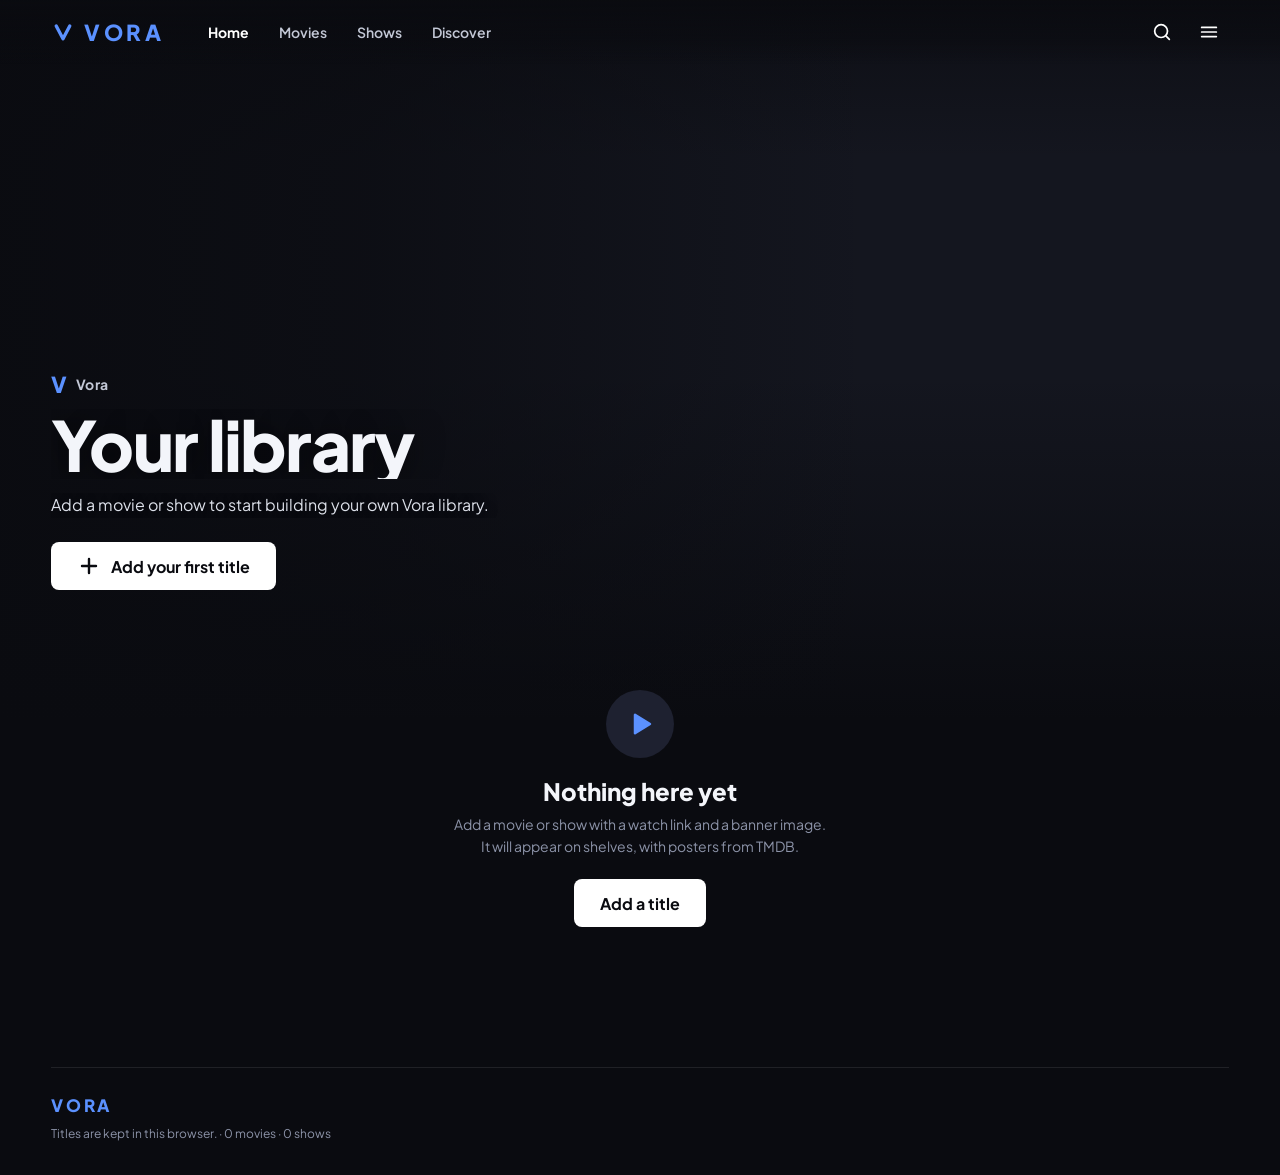
==== index.html @ 7b30c867 "Add files via upload" ====
<!doctype html>
<html lang="en">
  <head>
    <meta charset="utf-8" />
    <meta name="viewport" content="width=device-width, initial-scale=1, viewport-fit=cover" />
    <meta name="theme-color" content="#0a0b10" />
    <title>Vora — Your stories, your screen</title>
    <link rel="icon" type="image/svg+xml" href="data:image/svg+xml,%3Csvg xmlns='http://www.w3.org/2000/svg' viewBox='0 0 64 64'%3E%3Crect width='64' height='64' rx='14' fill='%230a0b10'/%3E%3Cpath d='M16 18 L32 48 L48 18' fill='none' stroke='%235b91ff' stroke-width='8' stroke-linecap='round' stroke-linejoin='round'/%3E%3C/svg%3E" />
    <link rel="preconnect" href="https://fonts.googleapis.com" />
    <link rel="preconnect" href="https://fonts.gstatic.com" crossorigin />
    <link href="https://fonts.googleapis.com/css2?family=Plus+Jakarta+Sans:wght@400;500;600;700;800&display=swap" rel="stylesheet" />
    <link rel="stylesheet" href="style.css" />
  </head>
  <body>
    <div class="app-shell">
      <header class="topbar" id="topbar">
        <a class="brand" href="#top" aria-label="Vora home">
          <svg class="brand-mark" viewBox="0 0 64 64" aria-hidden="true"><path d="M14 16 L32 50 L50 16" fill="none" stroke="currentColor" stroke-width="9" stroke-linecap="round" stroke-linejoin="round"/></svg>
          <span class="brand-word">VORA</span>
        </a>
        <nav class="main-nav" aria-label="Browse">
          <button class="nav-link active" type="button" data-chip="all" aria-pressed="true">Home</button>
          <button class="nav-link" type="button" data-chip="movie" aria-pressed="false">Movies</button>
          <button class="nav-link" type="button" data-chip="show" aria-pressed="false">Shows</button>
          <button class="nav-link" type="button" data-chip="discover" aria-pressed="false">Discover</button>
        </nav>
        <div class="topbar-actions">
          <form id="search-form" class="search-box" role="search">
            <button id="search-toggle" class="icon-button" type="button" aria-label="Search your library">
              <svg viewBox="0 0 24 24" aria-hidden="true"><circle cx="11" cy="11" r="7"></circle><path d="m20 20-3.5-3.5"></path></svg>
            </button>
            <input id="search-input" type="search" placeholder="Titles, genres, episodes" aria-label="Search your library" autocomplete="off" />
          </form>
          <div class="menu-wrap">
            <button id="menu-toggle" class="menu-toggle" type="button" aria-label="Menu and settings" aria-haspopup="true" aria-expanded="false" aria-controls="menu-panel">
              <svg viewBox="0 0 24 24" aria-hidden="true"><path d="M4 7h16M4 12h16M4 17h16"></path></svg>
            </button>
            <div id="menu-panel" class="menu-panel" hidden>
              <div class="menu-stats" aria-label="Library size">
                <div class="menu-stat"><strong id="stat-movies">0</strong><span>Movies</span></div>
                <div class="menu-stat"><strong id="stat-shows">0</strong><span>Shows</span></div>
              </div>
              <button id="open-add-movie" class="menu-item" type="button"><span class="menu-icon" aria-hidden="true">+</span>Add title</button>
              <button id="open-import-csv" class="menu-item" type="button" title="Import titles from a CSV file — only type, title, and watch link are required; the rest can be auto-filled from TMDB"><span class="menu-icon" aria-hidden="true">⇧</span>Import CSV</button>
              <input id="import-csv-input" type="file" accept=".csv,text/csv" hidden />
              <button id="open-cloud-csv" class="menu-item" type="button" title="Upload a CSV to the cloud, or load the one saved there"><span class="menu-icon" aria-hidden="true">☁</span>Cloud CSV</button>
              <input id="cloud-csv-input" type="file" accept=".csv,text/csv" hidden />
              <button id="open-tmdb-settings" class="menu-item" type="button" title="Set a free TMDB API key for posters, auto-fill and cast"><span class="menu-icon" aria-hidden="true">⚙</span>TMDB key</button>
              <button id="open-advanced-settings" class="menu-item" type="button" title="Home banner, favorites and the home category"><span class="menu-icon" aria-hidden="true">🎛</span>Advanced settings</button>
              <div class="menu-sep"></div>
              <button id="empty-library" class="menu-item danger" type="button"><span class="menu-icon" aria-hidden="true">🗑</span><span id="empty-library-label">Empty media library</span></button>
            </div>
          </div>
        </div>
      </header>

      <section class="hero hero-empty" id="top">
        <div id="hero-art" class="hero-art"></div>
        <div class="hero-scrim"></div>
        <div class="hero-inner">
          <button id="hero-poster" class="hero-poster" type="button" aria-label="Open details" hidden></button>
          <div class="hero-content">
            <p class="hero-eyebrow"><span class="eyebrow-mark">V</span><span id="hero-eyebrow">Vora</span></p>
            <h1 id="hero-title">Your library</h1>
            <div id="hero-meta" class="hero-meta" hidden></div>
            <p id="hero-description" class="hero-description">Add a movie or show to start building your own Vora library.</p>
            <div class="hero-actions">
              <button id="hero-action" class="button button-light" type="button">
                <span id="hero-action-icon" class="btn-icon" aria-hidden="true"></span><span id="hero-action-label">Add your first title</span>
              </button>
              <button id="hero-info" class="button button-muted" type="button" hidden>
                <span class="btn-icon" aria-hidden="true"><svg viewBox="0 0 24 24"><circle cx="12" cy="12" r="9" fill="none" stroke="currentColor" stroke-width="2"/><path d="M12 11v6M12 7.5v.01" fill="none" stroke="currentColor" stroke-width="2.2" stroke-linecap="round"/></svg></span><span>More info</span>
              </button>
            </div>
          </div>
        </div>
        <div id="hero-dots" class="hero-dots" hidden></div>
      </section>

      <main class="content-area">
        <section id="library-empty" class="empty-state">
          <div class="empty-state-mark" aria-hidden="true"><svg viewBox="0 0 24 24"><path d="M7 4.6v14.8a1 1 0 0 0 1.52.85l12-7.4a1 1 0 0 0 0-1.7l-12-7.4A1 1 0 0 0 7 4.6z"/></svg></div>
          <h2>Nothing here yet</h2>
          <p>Add a movie or show with a watch link and a banner image. It will appear on shelves, with posters from TMDB.</p>
          <button class="button button-light" type="button" data-open-add>Add a title</button>
        </section>
        <p id="no-search-results" class="no-search-results" hidden>No titles match your search.</p>

        <section id="search-results" class="search-results" hidden>
          <div class="shelf-heading"><h2 id="search-results-title">Results</h2></div>
          <div id="search-results-row" class="card-row"></div>
        </section>

        <section id="recent-shelf" class="shelf" data-filter="recent" hidden>
          <div class="shelf-heading">
            <h2><span id="recent-shelf-title">Recent &amp; Favorites</span></h2>
            <div class="shelf-controls">
              <button type="button" class="carousel-button" data-direction="-1" data-target="recent-row" aria-label="Scroll left">‹</button>
              <button type="button" class="carousel-button" data-direction="1" data-target="recent-row" aria-label="Scroll right">›</button>
            </div>
          </div>
          <div id="recent-row" class="card-row"></div>
        </section>

        <section id="watchlist-shelf" class="shelf" data-filter="watchlist" hidden>
          <div class="shelf-heading">
            <h2>My Watchlist</h2>
            <div class="shelf-controls">
              <button type="button" class="carousel-button" data-direction="-1" data-target="watchlist-row" aria-label="Scroll watchlist left">‹</button>
              <button type="button" class="carousel-button" data-direction="1" data-target="watchlist-row" aria-label="Scroll watchlist right">›</button>
            </div>
          </div>
          <div id="watchlist-row" class="card-row"></div>
        </section>
        <section id="because-shelf" class="shelf" data-filter="because" hidden>
          <div class="shelf-heading">
            <h2 id="because-title">Because you liked…</h2>
            <div class="shelf-controls">
              <button type="button" class="carousel-button" data-direction="-1" data-target="because-row" aria-label="Scroll because left">‹</button>
              <button type="button" class="carousel-button" data-direction="1" data-target="because-row" aria-label="Scroll because right">›</button>
            </div>
          </div>
          <div id="because-row" class="card-row"></div>
        </section>
        <section id="movies-shelf" class="shelf" data-filter="movie" hidden>
          <div class="shelf-heading">
            <h2>Movies</h2>
            <div class="shelf-controls">
              <button type="button" class="carousel-button" data-direction="-1" data-target="movies-row" aria-label="Scroll movies left">‹</button>
              <button type="button" class="carousel-button" data-direction="1" data-target="movies-row" aria-label="Scroll movies right">›</button>
            </div>
          </div>
          <div id="movies-row" class="card-row"></div>
        </section>

        <section id="shows-shelf" class="shelf" data-filter="show" hidden>
          <div class="shelf-heading">
            <h2>Shows</h2>
            <div class="shelf-controls">
              <button type="button" class="carousel-button" data-direction="-1" data-target="shows-row" aria-label="Scroll shows left">‹</button>
              <button type="button" class="carousel-button" data-direction="1" data-target="shows-row" aria-label="Scroll shows right">›</button>
            </div>
          </div>
          <div id="shows-row" class="card-row"></div>
        </section>

        <div id="genre-shelves"></div>
      </main>

      <section class="hero hero-empty" id="discover-hero">
        <div class="hero-art"></div>
        <div class="hero-scrim"></div>
        <div class="hero-inner">
          <button id="dh-poster" class="hero-poster" type="button" aria-label="Open details" hidden></button>
          <div class="hero-content">
            <p class="hero-eyebrow"><span class="eyebrow-mark">V</span><span id="dh-eyebrow">Discover</span></p>
            <h1 id="dh-title">Discover</h1>
            <div id="dh-meta" class="hero-meta" hidden></div>
            <p id="dh-description" class="hero-description">Loading what’s popular…</p>
            <div class="hero-actions">
              <button id="dh-action" class="button button-light" type="button" hidden>
                <span id="dh-action-icon" class="btn-icon" aria-hidden="true"></span><span id="dh-action-label">More info</span>
              </button>
              <button id="dh-info" class="button button-muted" type="button" hidden>
                <span class="btn-icon" aria-hidden="true"><svg viewBox="0 0 24 24"><circle cx="12" cy="12" r="9" fill="none" stroke="currentColor" stroke-width="2"/><path d="M12 11v6M12 7.5v.01" fill="none" stroke="currentColor" stroke-width="2.2" stroke-linecap="round"/></svg></span><span>More info</span>
              </button>
            </div>
          </div>
        </div>
        <div id="dh-dots" class="hero-dots" hidden></div>
      </section>

      <main id="discover-content" class="content-area">
        <section id="discover-note" class="empty-state" hidden>
          <h2>Add your TMDB key</h2>
          <p>Discover pulls what’s popular worldwide and in every genre from TMDB. Add a free API key to turn it on.</p>
          <button id="discover-add-key" class="button button-light" type="button">Add TMDB key</button>
        </section>
        <p id="discover-no-results" class="no-search-results" hidden>Nothing on Discover matches your search.</p>
        <section id="discover-results" class="search-results" hidden>
          <div class="shelf-heading"><h2 id="discover-results-title">Results</h2></div>
          <div id="discover-results-row" class="card-row"></div>
        </section>
        <div id="discover-shelves"></div>
      </main>

      <footer class="footer">
        <div class="footer-brand">VORA</div>
        <span class="copyright">Titles are kept in this browser. <span id="library-count"></span></span>
      </footer>
    </div>

    <div id="toast" class="toast" role="status" aria-live="polite"></div>

    <!-- Title details (must stay before the add dialog: it owns the first .dialog-close) -->
    <dialog id="title-dialog" class="title-dialog" aria-labelledby="dialog-title">
      <div class="dialog-art" id="dialog-art">
        <div id="trailer-stage" class="trailer-stage" aria-hidden="true"></div>
        <button class="dialog-close" type="button" aria-label="Close">×</button>
        <button id="trailer-mute" class="trailer-mute" type="button" aria-label="Unmute trailer" aria-pressed="true" hidden>
          <svg class="icon-muted" viewBox="0 0 24 24" aria-hidden="true"><path d="M4 9v6h4l5 4V5L8 9H4z"/><path d="m16 9 5 6M21 9l-5 6" fill="none" stroke="currentColor" stroke-width="2" stroke-linecap="round"/></svg>
          <svg class="icon-sound" viewBox="0 0 24 24" aria-hidden="true"><path d="M4 9v6h4l5 4V5L8 9H4z"/><path d="M16 8.5a5 5 0 0 1 0 7M18.5 6a8.5 8.5 0 0 1 0 12" fill="none" stroke="currentColor" stroke-width="2" stroke-linecap="round"/></svg>
        </button>
      </div>
      <div class="dialog-content">
        <h2 id="dialog-title"></h2>
        <div id="dialog-meta" class="dialog-meta"></div>
        <div class="dialog-primary">
          <button id="dialog-watch" class="dialog-watch" type="button"></button>
          <button id="dialog-favorite" class="favorite-button icon-btn" type="button" aria-pressed="false" aria-label="Add to favorites" title="Add to favorites"><svg viewBox="0 0 24 24" aria-hidden="true"><path d="M12 21.35l-1.45-1.32C5.4 15.36 2 12.28 2 8.5 2 5.42 4.42 3 7.5 3c1.74 0 3.41.81 4.5 2.09C13.09 3.81 14.76 3 16.5 3 19.58 3 22 5.42 22 8.5c0 3.78-3.4 6.86-8.55 11.54L12 21.35z"/></svg></button>
          <button id="dialog-watchlist" class="feature-action icon-btn" type="button" aria-pressed="false" aria-label="Add to watchlist" title="Add to watchlist"><svg viewBox="0 0 24 24" aria-hidden="true"><path d="M12 5v14M5 12h14"/></svg></button>
          <button id="dialog-like" class="feature-action icon-btn" type="button" aria-pressed="false" aria-label="Like" title="Like"><svg class="fillable" viewBox="0 0 24 24" aria-hidden="true"><path d="M14 9V5a3 3 0 0 0-3-3l-4 9v11h11.28a2 2 0 0 0 2-1.7l1.38-9a2 2 0 0 0-2-2.3zM7 22H4a2 2 0 0 1-2-2v-7a2 2 0 0 1 2-2h3"/></svg></button>
          <button id="dialog-dislike" class="feature-action icon-btn" type="button" aria-pressed="false" aria-label="Dislike" title="Dislike"><svg class="fillable" viewBox="0 0 24 24" aria-hidden="true"><path d="M10 15v4a3 3 0 0 0 3 3l4-9V2H5.72a2 2 0 0 0-2 1.7l-1.38 9a2 2 0 0 0 2 2.3zm7-13h2.67A2.31 2.31 0 0 1 22 4v7a2.31 2.31 0 0 1-2.33 2H17"/></svg></button>
          <button id="dialog-trailer" class="feature-action icon-btn" type="button" aria-label="Watch trailer" title="Watch trailer"><svg class="solid" viewBox="0 0 24 24" aria-hidden="true"><path d="M8 5.5v13a1 1 0 0 0 1.5.86l10.5-6.5a1 1 0 0 0 0-1.72L9.5 4.64A1 1 0 0 0 8 5.5z"/></svg></button>
        </div>
        <div class="dialog-actions">
          <button id="toggle-add-episode" class="add-episode-button" type="button" hidden>+ Add episode</button>
          <button id="dialog-remove" class="remove-title-button" type="button">Remove from library</button>
        </div>
        <div id="remove-confirm" class="remove-confirm" role="alertdialog" aria-labelledby="remove-confirm-text" hidden>
          <p id="remove-confirm-text"></p>
          <button id="confirm-remove" class="danger-button" type="button">Yes, remove</button>
          <button id="cancel-remove" class="cancel-button" type="button">Keep it</button>
          <p id="remove-error" class="form-error remove-error" role="alert"></p>
        </div>
        <form id="dialog-episode-form" class="episode-form-card dialog-episode-form" novalidate hidden>
          <div class="episode-form-card-heading">
            <strong>New episode</strong>
          </div>
          <div class="episode-number-fields">
            <label class="episode-input-label">Season
              <input id="dialog-episode-season" class="form-control" type="number" min="1" max="999" value="1" required />
            </label>
            <label class="episode-input-label">Episode number
              <input id="dialog-episode-index" class="form-control" type="number" min="1" max="999" value="1" required />
            </label>
          </div>
          <label class="episode-input-label">Episode title
            <input id="dialog-episode-title" class="form-control" type="text" placeholder="e.g. The first night" required />
          </label>
          <label class="episode-input-label">Episode watch link
            <input id="dialog-episode-link" class="form-control" type="text" placeholder="https://example.com/video-or-page" required />
          </label>
          <p id="dialog-episode-error" class="form-error" role="alert"></p>
          <div class="form-actions">
            <button id="cancel-dialog-episode" class="cancel-button" type="button">Cancel</button>
            <button id="submit-dialog-episode" class="button submit-movie-button" type="submit">Add episode</button>
          </div>
        </form>
        <p id="dialog-description" class="dialog-description"></p>
        <div id="season-bar" class="season-bar" hidden>
          <select id="season-select" aria-label="Season"></select>
          <span id="episode-count-note" class="episode-count-note"></span>
        </div>
        <div id="episode-list" class="episode-list" hidden></div>
        <section id="cast-section" class="cast-section" hidden>
          <h3>Cast</h3>
          <div id="cast-row" class="cast-row"></div>
        </section>
        <section id="related-section" class="related-section" hidden>
          <h3>Related</h3>
          <div id="related-row" class="related-row"></div>
        </section>
      </div>
    </dialog>

    <!-- Add title -->
    <dialog id="add-movie-dialog" class="add-dialog" aria-labelledby="add-dialog-title">
      <div class="add-dialog-heading">
        <div>
          <h2 id="add-dialog-title">Add a title</h2>
        </div>
        <button class="dialog-close" type="button" aria-label="Close">×</button>
      </div>
      <form id="movie-form" novalidate>
        <fieldset class="type-picker">
          <legend class="field-label">Type</legend>
          <label><input type="radio" name="titleType" value="movie" checked /><span>Movie</span></label>
          <label><input type="radio" name="titleType" value="show" /><span>Show</span></label>
        </fieldset>

        <label class="field-label" for="movie-name">Title</label>
        <input id="movie-name" class="form-control" type="text" maxlength="120" placeholder="e.g. Midnight Harbor" required autocomplete="off" />

        <div class="form-row genre-row">
          <div class="form-field">
            <label class="field-label" for="movie-genre">Genre</label>
            <select id="movie-genre" class="form-control" required>
              <option value="">Choose a genre</option>
              <option>Action</option><option>Adventure</option><option>Animation</option>
              <option>Comedy</option><option>Crime</option><option>Documentary</option>
              <option>Drama</option><option>Family</option><option>Fantasy</option>
              <option>Horror</option><option>Mystery</option><option>Romance</option>
              <option>Sci-Fi</option><option>Thriller</option><option>Other</option>
            </select>
          </div>
          <div class="form-field">
            <label class="field-label" for="movie-genre-two">Second genre <span>(optional)</span></label>
            <select id="movie-genre-two" class="form-control">
              <option value="">None</option>
              <option>Action</option><option>Adventure</option><option>Animation</option>
              <option>Comedy</option><option>Crime</option><option>Documentary</option>
              <option>Drama</option><option>Family</option><option>Fantasy</option>
              <option>Horror</option><option>Mystery</option><option>Romance</option>
              <option>Sci-Fi</option><option>Thriller</option><option>Other</option>
            </select>
          </div>
        </div>
        <p class="field-hint genre-hint">The title appears on a shelf for each genre you pick.</p>

        <label class="field-label" for="movie-description">Description <span>(optional)</span></label>
        <textarea id="movie-description" class="form-control description-input" maxlength="600" placeholder="A short synopsis"></textarea>

        <label class="field-label" for="movie-banner-file">Banner image</label>
        <label class="upload-control">
          <span class="upload-icon" aria-hidden="true">↑</span>
          <span><strong>Upload an image</strong><small id="upload-file-name">JPG, PNG, or WebP · max 8 MB</small></span>
          <input id="movie-banner-file" type="file" accept="image/jpeg,image/png,image/webp,image/gif" />
        </label>
        <label class="field-label" for="movie-banner-url">Or paste an image URL</label>
        <input id="movie-banner-url" class="form-control" type="url" placeholder="https://…" autocomplete="off" />
        <div id="banner-preview" class="banner-preview" hidden>
          <img id="banner-preview-image" alt="Banner preview" />
          <button id="remove-banner" type="button" aria-label="Remove banner image">×</button>
        </div>

        <div id="movie-drive-field">
          <label class="field-label" for="movie-drive-link">Watch link</label>
          <input id="movie-drive-link" class="form-control" type="text" placeholder="https://example.com/video-or-page" autocomplete="off" required />
          <p class="field-hint">Paste any public http:// or https:// link that should open when the title is watched.</p>
        </div>

        <div id="episodes-section" class="episode-form-section" hidden>
          <div class="episode-form-heading">
            <div>
              <span class="field-label">Episodes</span>
              <p class="field-hint">Each episode needs a season, number, title, and watch link.</p>
            </div>
            <button id="add-episode" class="add-episode-button" type="button">+ Add episode</button>
          </div>
          <div id="episode-form-list"></div>
        </div>

        <p id="form-error" class="form-error" role="alert"></p>
        <div class="form-actions">
          <button id="cancel-add-movie" class="cancel-button" type="button">Cancel</button>
          <button id="submit-movie" class="button submit-movie-button" type="submit">Add movie <span aria-hidden="true">↗</span></button>
        </div>
      </form>
    </dialog>

    <!-- Password gate for the settings menu -->
    <dialog id="password-dialog" class="add-dialog password-dialog" aria-labelledby="password-title">
      <div class="add-dialog-heading">
        <div>
          <h2 id="password-title">Enter password</h2>
        </div>
        <button class="dialog-close" type="button" aria-label="Close">×</button>
      </div>
      <form id="password-form" novalidate>
        <label class="field-label" for="password-input">Password to open settings</label>
        <input id="password-input" class="form-control" type="password" autocomplete="off" autocapitalize="off" spellcheck="false" />
        <p id="password-error" class="form-error" role="alert"></p>
        <div class="form-actions">
          <button id="password-cancel" class="cancel-button" type="button">Cancel</button>
          <button class="button submit-movie-button" type="submit">Unlock</button>
        </div>
      </form>
    </dialog>

    <!-- Advanced settings -->
    <dialog id="advanced-dialog" class="add-dialog advanced-dialog" aria-labelledby="advanced-title">
      <div class="add-dialog-heading">
        <div>
          <h2 id="advanced-title">Advanced settings</h2>
        </div>
        <button class="dialog-close" type="button" aria-label="Close">×</button>
      </div>

      <section class="adv-section">
        <h3>TMDB title matching</h3>
        <p class="field-hint">Choose the exact movie or show from TMDB. The selected TMDB ID is saved with your title.</p>
        <label class="field-label" for="adv-tmdb-title">Your library title</label>
        <select id="adv-tmdb-title" class="form-control"></select>
        <label class="field-label" for="adv-tmdb-query">Search TMDB title</label>
        <input id="adv-tmdb-query" class="form-control" type="search" placeholder="Search by title…" autocomplete="off" />
        <div class="adv-row"><button id="adv-tmdb-search" class="cancel-button" type="button">Find matches</button></div>
        <p id="adv-tmdb-status" class="field-hint" role="status"></p>
        <div id="adv-tmdb-results" class="adv-list"></div>
      </section>

      <section class="adv-section">
        <h3>Home banner</h3>
        <label class="field-label" for="adv-banner-title">Featured title</label>
        <select id="adv-banner-title" class="form-control"></select>
        <label class="field-label" for="adv-banner-seconds">Change every <span>(seconds)</span></label>
        <input id="adv-banner-seconds" class="form-control" type="number" min="3" max="300" step="1" />
        <p id="adv-banner-hint" class="field-hint"></p>
        <div class="adv-row"><button id="adv-banner-reset" class="cancel-button" type="button">Reset to default</button></div>
      </section>

      <section class="adv-section">
        <h3>Home category</h3>
        <label class="adv-check"><input id="adv-shelf-enabled" type="checkbox" /> Show a category above Movies and Shows</label>
        <label class="field-label" for="adv-shelf-source">What it shows</label>
        <select id="adv-shelf-source" class="form-control">
          <option value="both">Recently watched and favorites</option>
          <option value="recent">Only recently watched</option>
          <option value="favorites">Only favorites</option>
        </select>
        <label class="field-label" for="adv-shelf-name">Category name <span>(leave blank for the default)</span></label>
        <input id="adv-shelf-name" class="form-control" type="text" maxlength="40" autocomplete="off" />
        <p class="field-hint">It only appears when you have a title that matches.</p>
        <div class="adv-row"><button id="adv-shelf-reset" class="cancel-button" type="button">Reset to default</button></div>
      </section>

      <section class="adv-section">
        <h3>Data &amp; backups</h3>
        <label class="adv-check"><input id="adv-auto-backup" type="checkbox" checked /> Automatically back up my library (this browser only)</label>
        <p class="field-hint">Backups include titles, episodes, watch history, progress, favorites, watchlist, and ratings. Backups are saved only in this browser — nothing is uploaded to the cloud except the CSV you upload yourself.</p>
        <div class="adv-row"><button id="adv-backup-now" class="cancel-button" type="button">Back up now</button><button id="adv-restore-backup" class="cancel-button" type="button">Restore backup</button></div>
        <p id="adv-backup-status" class="field-hint" role="status"></p>
      </section>
      <section class="adv-section">
        <h3>Recommendations</h3>
        <label class="adv-check"><input id="adv-discover-tmdb" type="checkbox" checked /> Include discoveries from TMDB outside my library</label>
        <p class="field-hint">Your own titles are prioritized first. Turn this off to recommend only titles already in your library.</p>
      </section>
      <section class="adv-section">
        <h3>Favorite titles <span id="adv-fav-count" class="adv-count"></span></h3>
        <div id="adv-fav-list" class="adv-list"></div>
      </section>

      <section class="adv-section">
        <h3>Recently watched tags</h3>
        <div id="adv-recent-list" class="adv-list"></div>
        <div class="adv-row"><button id="adv-recent-clear" class="cancel-button" type="button">Remove all tags</button></div>
      </section>
    </dialog>

    <!-- Cloud CSV (Supabase Storage) -->
    <dialog id="empty-library-dialog" class="add-dialog cloud-dialog" aria-labelledby="empty-library-title">
      <div class="add-dialog-heading">
        <div>
          <h2 id="empty-library-title">Delete library</h2>
        </div>
        <button class="dialog-close" type="button" aria-label="Close">×</button>
      </div>
      <button id="empty-titles-btn" class="upload-control cloud-option" type="button">
        <span><strong>Delete only the titles</strong><small>Keeps Favorites, Liked, Continue Watching and Watchlist for when you import the same titles again</small></span>
      </button>
      <button id="empty-everything-btn" class="upload-control cloud-option" style="border-color:var(--danger)" type="button">
        <span><strong>Delete everything</strong><small>Removes all titles plus Favorites, Liked, Continue Watching and Watchlist</small></span>
      </button>
    </dialog>

    <dialog id="cloud-csv-dialog" class="add-dialog cloud-dialog" aria-labelledby="cloud-csv-title">
      <div class="add-dialog-heading">
        <div>
          <h2 id="cloud-csv-title">Cloud CSV</h2>
        </div>
        <button class="dialog-close" type="button" aria-label="Close">×</button>
      </div>
      <button id="cloud-upload-btn" class="upload-control cloud-option" type="button">
        <span class="upload-icon" aria-hidden="true">⇧</span>
        <span><strong>Upload a new CSV</strong><small>Replaces the CSV currently saved in the cloud</small></span>
      </button>
      <button id="cloud-load-btn" class="upload-control cloud-option" type="button">
        <span class="upload-icon" aria-hidden="true">⇩</span>
        <span><strong>Load the cloud CSV</strong><small>Imports it just like a normal CSV import</small></span>
      </button>
      <p id="cloud-csv-status" class="cloud-status" role="status"></p>
    </dialog>

    <!-- In-site player for watch links -->
    <dialog id="player-dialog" class="player-dialog" aria-label="Player">
      <div class="player-bar">
        <button id="player-close" class="player-close" type="button" aria-label="Close player">×</button>
        <div id="player-title" class="player-title"></div>
        <button id="player-newtab" class="player-newtab" type="button">Open in new tab</button>
      </div>
      <div id="player-stage" class="player-stage"></div>
    </dialog>

    <script type="application/json" id="vora-data">{"app":"vora","version":1,"savedAt":"","titles":[]}</script>
    <script src="script.js" defer></script>
  </body>
</html>
---- style.css ----
/* ==========================================================================
   Vora — streaming-app look: poster rows, cinematic hero, detail sheet.
   Phones get vertical posters and a poster-led hero; desktop gets backdrops.
   ========================================================================== */
:root {
  color-scheme: dark;
  --bg: #0a0b10;
  --surface: #14161f;
  --surface-2: #1e2130;
  --surface-3: #2a2e42;
  --line: rgba(255, 255, 255, .09);
  --text: #f3f5fa;
  --text-2: #c3c8d6;
  --muted: #8c93a8;
  --accent: #5b91ff;
  --accent-2: #3f74e6;
  --good: #46d369;
  --gold: #f5c518;
  --danger: #ff6b78;
  --gutter: clamp(16px, 4vw, 64px);
  --header-h: 64px;
  --row-gap: 10px;
  --cols: 6.4;
  --radius: 8px;
  font-family: "Plus Jakarta Sans", system-ui, -apple-system, "Segoe UI", Roboto, sans-serif;
  font-synthesis: none;
  text-rendering: optimizeLegibility;
  -webkit-text-size-adjust: 100%;
}

* { box-sizing: border-box; }
html { scrollbar-color: #2a2e42 var(--bg); -webkit-tap-highlight-color: transparent; }
body { margin: 0; min-width: 320px; background: var(--bg); color: var(--text); overflow-x: hidden; }
button, input, select, textarea { font: inherit; }
button { color: inherit; }
a { color: inherit; text-decoration: none; }
[hidden] { display: none !important; }
button:focus-visible, a:focus-visible, input:focus-visible, select:focus-visible, textarea:focus-visible, .title-card:focus-visible {
  outline: 2px solid #fff; outline-offset: 2px;
}
.app-shell { min-height: 100vh; min-height: 100dvh; overflow-x: clip; }

/* ---------- Top bar ---------- */
.topbar {
  position: fixed; top: 0; left: 0; right: 0; z-index: 20;
  display: grid; grid-template-columns: auto 1fr auto; align-items: center; column-gap: 32px;
  min-height: var(--header-h); padding: env(safe-area-inset-top) var(--gutter) 0;
  background: linear-gradient(to bottom, rgba(10, 11, 16, .92) 0%, rgba(10, 11, 16, .55) 60%, rgba(10, 11, 16, 0) 100%);
  transition: background-color .25s ease, backdrop-filter .25s ease;
}
.topbar.scrolled { background: rgba(10, 11, 16, .94); backdrop-filter: blur(16px); -webkit-backdrop-filter: blur(16px); box-shadow: 0 1px 0 var(--line); }
.brand { display: inline-flex; align-items: center; gap: 9px; color: var(--accent); }
.brand-mark { width: 24px; height: 24px; }
.brand-word { font-weight: 800; font-size: 22px; letter-spacing: .16em; line-height: 1; }
.main-nav { display: flex; align-items: center; gap: 6px; }
.nav-link { border: 0; background: none; padding: 8px 12px; border-radius: 999px; color: var(--text-2); font-size: 14px; font-weight: 600; cursor: pointer; transition: color .15s, background-color .15s; }
.nav-link:hover { color: #fff; }
.nav-link.active { color: #fff; font-weight: 700; }
.topbar-actions { display: flex; align-items: center; gap: 6px; justify-self: end; }
.icon-button { display: grid; place-items: center; width: 40px; height: 40px; border: 0; padding: 0; background: transparent; border-radius: 50%; cursor: pointer; }
.icon-button:hover { background: rgba(255, 255, 255, .1); }
.icon-button svg { width: 22px; height: 22px; fill: none; stroke: #fff; stroke-width: 1.9; stroke-linecap: round; stroke-linejoin: round; }
.search-box { display: flex; align-items: center; border: 1px solid transparent; border-radius: 999px; transition: border-color .2s, background-color .2s; }
.search-box.open { border-color: rgba(255, 255, 255, .6); background: rgba(0, 0, 0, .75); }
.search-box input { width: 0; opacity: 0; border: 0; padding: 0; outline: 0; background: transparent; color: #fff; font-size: 14px; transition: width .25s ease, opacity .2s ease; }
.search-box.open input { width: 220px; opacity: 1; padding: 0 14px 0 2px; }
.search-box input::placeholder { color: #8a90a3; }
.search-box input::-webkit-search-cancel-button { display: none; }
.menu-wrap { position: relative; }
.menu-toggle { display: grid; place-items: center; width: 40px; height: 40px; border: 0; border-radius: 50%; background: transparent; cursor: pointer; }
.menu-toggle:hover, .menu-toggle[aria-expanded="true"] { background: rgba(255, 255, 255, .12); }
.menu-toggle svg { width: 22px; height: 22px; fill: none; stroke: #fff; stroke-width: 1.9; stroke-linecap: round; }
.menu-panel { position: absolute; top: calc(100% + 10px); right: 0; z-index: 40; width: min(300px, calc(100vw - 24px)); padding: 10px; border: 1px solid var(--line); border-radius: 14px; background: rgba(20, 22, 31, .98); box-shadow: 0 24px 70px rgba(0, 0, 0, .7); backdrop-filter: blur(18px); }
.menu-stats { display: flex; gap: 8px; margin-bottom: 8px; }
.menu-stat { flex: 1; padding: 10px 8px; border-radius: 10px; background: rgba(255, 255, 255, .05); text-align: center; }
.menu-stat strong { display: block; font-size: 22px; font-weight: 800; color: #fff; }
.menu-stat span { font-size: 12px; color: var(--muted); }
.menu-item { display: flex; align-items: center; gap: 12px; width: 100%; min-height: 44px; padding: 0 12px; border: 0; border-radius: 10px; background: transparent; color: var(--text); font-size: 14px; font-weight: 600; text-align: left; cursor: pointer; }
.menu-item:hover { background: rgba(255, 255, 255, .08); }
.menu-item:disabled { opacity: .4; cursor: not-allowed; }
.menu-item .menu-icon { width: 20px; text-align: center; color: var(--accent); font-size: 17px; }
.menu-item.danger { color: var(--danger); }
.menu-item.danger .menu-icon { color: var(--danger); }
.menu-sep { height: 1px; margin: 6px 4px; background: var(--line); }

/* ---------- Hero ---------- */
.hero { position: relative; isolation: isolate; min-height: min(80vh, 780px); display: flex; align-items: flex-end; overflow: hidden; --hero-banner: none; --hero-poster: none; }
.hero-art {
  position: absolute; inset: 0; z-index: -2;
  background: var(--hero-banner) center 20% / cover no-repeat, var(--surface);
  transition: opacity .45s ease;
}
.hero-scrim {
  position: absolute; inset: 0; z-index: -1;
  background:
    linear-gradient(90deg, rgba(10, 11, 16, .95) 0%, rgba(10, 11, 16, .72) 28%, rgba(10, 11, 16, 0) 68%),
    linear-gradient(0deg, var(--bg) 0%, rgba(10, 11, 16, .6) 18%, rgba(10, 11, 16, 0) 48%),
    linear-gradient(180deg, rgba(10, 11, 16, .65) 0%, rgba(10, 11, 16, 0) 22%);
}
.hero-inner { width: 100%; padding: calc(var(--header-h) + 60px) var(--gutter) 130px; }
.hero-content { max-width: min(560px, 52%); transition: opacity .45s ease; }
.hero-poster { display: none; }
.hero-eyebrow { display: flex; align-items: center; gap: 8px; margin: 0 0 14px; color: var(--text-2); font-size: 14px; font-weight: 700; letter-spacing: .04em; }
.eyebrow-mark { color: var(--accent); font-weight: 800; font-size: 22px; line-height: 1; }
.hero h1 { margin: 0; font-size: clamp(38px, 5.4vw, 80px); font-weight: 800; line-height: 1.02; letter-spacing: -.025em; text-wrap: balance; overflow-wrap: anywhere; text-shadow: 0 2px 30px rgba(0, 0, 0, .5); display: -webkit-box; -webkit-line-clamp: 3; line-clamp: 3; -webkit-box-orient: vertical; overflow: hidden; }
.hero-meta { display: flex; flex-wrap: wrap; align-items: center; gap: 6px 14px; margin-top: 18px; color: var(--text-2); font-size: 15px; font-weight: 600; }
.hero-meta .m-rating { color: var(--good); font-weight: 800; }
.hero-meta .m-cert { padding: 1px 7px; border: 1.5px solid rgba(255, 255, 255, .55); border-radius: 4px; font-size: 12px; font-weight: 700; }
.hero-description { max-width: 520px; margin: 14px 0 0; color: #dde1ea; font-size: 16px; line-height: 1.55; text-shadow: 0 1px 14px rgba(0, 0, 0, .6); display: -webkit-box; -webkit-line-clamp: 3; line-clamp: 3; -webkit-box-orient: vertical; overflow: hidden; }
.hero-actions { display: flex; gap: 12px; margin-top: 24px; }
.hero.hero-fade .hero-art, .hero.hero-fade .hero-content, .hero.hero-fade .hero-poster { opacity: 0; }
.hero-dots { position: absolute; right: var(--gutter); bottom: 120px; display: flex; gap: 8px; }
.hero-dot { width: 22px; height: 4px; padding: 0; border: 0; border-radius: 2px; background: rgba(255, 255, 255, .35); cursor: pointer; transition: background-color .2s, width .2s; }
.hero-dot:hover { background: rgba(255, 255, 255, .6); }
.hero-dot.active { width: 34px; background: #fff; }

.button { display: inline-flex; align-items: center; justify-content: center; gap: 10px; min-height: 48px; padding: 0 26px; border: 0; border-radius: 8px; font-size: 16px; font-weight: 700; cursor: pointer; white-space: nowrap; transition: background-color .15s, transform .15s; }
.button:active { transform: scale(.97); }
.button .btn-icon { display: inline-grid; place-items: center; width: 24px; height: 24px; }
.button svg { width: 24px; height: 24px; fill: currentColor; }
.button-light { background: #fff; color: #0a0b10; }
.button-light:hover { background: #dfe2ea; }
.button-muted { background: rgba(120, 126, 150, .45); color: #fff; backdrop-filter: blur(10px); -webkit-backdrop-filter: blur(10px); }
.button-muted:hover { background: rgba(140, 146, 170, .6); }
.hero-empty .hero-content { max-width: 520px; }

/* ---------- Shelves ---------- */
.content-area { position: relative; z-index: 3; margin-top: -110px; padding-bottom: 20px; }
.shelf { margin-bottom: 30px; scroll-margin-top: calc(var(--header-h) + 12px); }
.shelf-heading { display: flex; align-items: center; justify-content: space-between; gap: 12px; padding: 0 var(--gutter); margin-bottom: 6px; }
.shelf h2 { margin: 0; font-size: clamp(17px, 1.5vw, 22px); font-weight: 700; letter-spacing: -.01em; color: #f0f2f8; }
.shelf-controls { display: flex; gap: 6px; opacity: 0; transition: opacity .2s; }
.shelf:hover .shelf-controls, .shelf:focus-within .shelf-controls { opacity: 1; }
.carousel-button { display: grid; place-items: center; width: 32px; height: 32px; border: 1px solid var(--line); border-radius: 50%; background: rgba(255, 255, 255, .06); color: #fff; font-size: 22px; line-height: 1; padding: 0 0 3px; cursor: pointer; transition: background-color .15s; }
.carousel-button:hover { background: rgba(255, 255, 255, .2); }

.card-row {
  display: grid; grid-auto-flow: column;
  grid-auto-columns: calc((100% - (var(--cols) - 1) * var(--row-gap)) / var(--cols));
  gap: var(--row-gap);
  overflow-x: auto; overscroll-behavior-x: contain; scroll-snap-type: x proximity; scrollbar-width: none;
  padding: 14px var(--gutter); margin: -8px 0;
  scroll-padding-inline: var(--gutter);
}
.card-row::-webkit-scrollbar { display: none; }

.title-card {
  position: relative; min-width: 0; aspect-ratio: 2 / 3; border-radius: var(--radius); overflow: hidden;
  background: linear-gradient(160deg, var(--surface-3), var(--surface)); cursor: pointer; scroll-snap-align: start;
  transition: transform .22s ease, box-shadow .22s ease;
  -webkit-touch-callout: none;
}
.card-image { position: absolute; inset: 0; width: 100%; height: 100%; object-fit: cover; display: block; user-select: none; }
.title-card.no-art .card-image { display: none; }
.title-card.banner-art .card-image { object-position: 50% 30%; }
.card-copy {
  position: absolute; inset: auto 0 0 0; z-index: 1; display: flex; flex-direction: column; gap: 3px;
  padding: 44px 10px 12px; background: linear-gradient(0deg, rgba(8, 9, 14, .96) 10%, rgba(8, 9, 14, .6) 60%, transparent 100%);
  opacity: 0; transition: opacity .2s ease; pointer-events: none;
}
.card-title { font-size: 14px; font-weight: 700; line-height: 1.2; display: -webkit-box; -webkit-line-clamp: 2; line-clamp: 2; -webkit-box-orient: vertical; overflow: hidden; }
.card-year { color: var(--good); font-size: 11px; font-weight: 700; }
.card-tag { color: var(--text-2); font-size: 11px; font-weight: 500; }
.title-card.no-art { display: flex; align-items: flex-end; }
.title-card.no-art .card-copy, .title-card.banner-art .card-copy { opacity: 1; }
.title-card.banner-art .card-copy { padding-top: 70px; }
.card-badges { position: absolute; top: 0; left: 0; right: 0; z-index: 2; display: flex; pointer-events: none; }
.card-badges .watched-badge { flex: 1; border-radius: 0; text-align: center; white-space: nowrap; overflow: hidden; text-overflow: ellipsis; }
.watched-badge { padding: 4px 6px; border-radius: 4px; background: #1f9d55; color: #fff; font-size: 10px; font-weight: 800; line-height: 1.2; }
.watched-badge.continue-badge { background: var(--gold); color: #1b1500; }
.card-progress { position: absolute; left: 0; right: 0; bottom: 0; z-index: 2; height: 4px; background: rgba(255, 255, 255, .28); }
.card-progress span { display: block; height: 100%; background: var(--accent); border-radius: 0 2px 2px 0; }
@media (hover: hover) and (pointer: fine) {
  .title-card:hover, .title-card:focus-visible { transform: scale(1.07); z-index: 5; box-shadow: 0 16px 40px rgba(0, 0, 0, .7); }
  .title-card:hover .card-copy, .title-card:focus-visible .card-copy { opacity: 1; }
}
.title-card[hidden] { display: none; }
.shelf[hidden], .empty-state[hidden], .no-search-results[hidden], .episode-list[hidden] { display: none; }

/* Search & category browsing: posters wrap into a grid */
.grid-mode .hero { display: none; }
.grid-mode .content-area { margin-top: 0; padding-top: calc(var(--header-h) + 54px); }
.grid-mode .shelf { margin-bottom: 24px; }
.grid-mode .shelf-controls { display: none; }
.grid-mode .card-row {
  display: grid; grid-auto-flow: row; grid-auto-columns: auto; grid-template-columns: repeat(auto-fill, minmax(112px, 1fr));
  overflow: visible; box-sizing: border-box; margin: 0; padding: 12px var(--gutter);
}

.empty-state { display: flex; flex-direction: column; align-items: center; gap: 8px; margin: 40px var(--gutter) 30px; padding: 40px 20px; text-align: center; }
.hero:not(.hero-empty) ~ .content-area .empty-state { display: none; }
.empty-state-mark { display: grid; place-items: center; width: 68px; height: 68px; margin-bottom: 10px; border-radius: 50%; background: var(--surface-2); color: var(--accent); }
.empty-state-mark svg { width: 30px; height: 30px; fill: currentColor; }
.empty-state h2 { margin: 0; font-size: 24px; font-weight: 800; }
.empty-state p { max-width: 380px; margin: 0 0 14px; color: var(--muted); font-size: 14px; line-height: 1.55; }
.no-search-results { margin: 0 var(--gutter) 35px; padding-top: 12px; color: var(--muted); font-size: 15px; text-align: center; }
body:not(.grid-mode) .no-search-results { display: none; }
.grid-mode .no-search-results:not([hidden]) { padding-top: 40px; }

.footer { margin: 50px var(--gutter) 0; padding: 26px 0 calc(34px + env(safe-area-inset-bottom)); border-top: 1px solid var(--line); color: var(--muted); }
.footer-brand { color: var(--accent); font-size: 17px; font-weight: 800; letter-spacing: .16em; }
.copyright { display: block; margin-top: 10px; font-size: 12px; }

.toast { position: fixed; z-index: 100; left: 50%; bottom: calc(26px + env(safe-area-inset-bottom)); transform: translate(-50%, 16px); max-width: calc(100vw - 32px); padding: 13px 20px; border-radius: 10px; background: #f3f5fa; color: #11131a; font-size: 14px; font-weight: 700; opacity: 0; pointer-events: none; transition: opacity .2s, transform .2s; box-shadow: 0 10px 40px rgba(0, 0, 0, .5); }
.toast.show { opacity: 1; transform: translate(-50%, 0); }

/* ---------- Title details ---------- */
.title-dialog { position: fixed; inset: 0; margin: 0; width: 100vw; max-width: none; height: 100dvh; max-height: none; padding: 0; border: 0; border-radius: 0; overflow: hidden auto; background: var(--bg); color: var(--text); box-shadow: none; overscroll-behavior: contain; scrollbar-width: thin; }
.title-dialog::backdrop { background: #000; }
.title-dialog[open] { animation: title-in .28s cubic-bezier(.2, .8, .2, 1); }
@keyframes title-in { from { opacity: 0; transform: scale(.985); } to { opacity: 1; transform: none; } }
@keyframes sheet-in { from { opacity: 0; transform: translateY(24px) scale(.98); } to { opacity: 1; transform: none; } }

/* Full-screen hero: the banner (or trailer) fills the first screen, details sit at its bottom-left */
.dialog-art { position: absolute; top: 0; left: 0; right: 0; height: 100dvh; overflow: hidden; background: #1a1d2b center 20% / cover no-repeat; }
.dialog-art::after { content: ""; position: absolute; inset: 0; z-index: 1; pointer-events: none; background:
  linear-gradient(90deg, rgba(10, 11, 16, .88) 0%, rgba(10, 11, 16, .55) 32%, rgba(10, 11, 16, 0) 68%),
  linear-gradient(0deg, var(--bg) 0%, rgba(10, 11, 16, .7) 22%, rgba(10, 11, 16, 0) 52%),
  linear-gradient(180deg, rgba(10, 11, 16, .55) 0%, rgba(10, 11, 16, 0) 18%); }
.trailer-stage { position: absolute; inset: 0; z-index: 0; opacity: 0; transition: opacity .6s ease; background: #000; }
.trailer-stage.playing { opacity: 1; }
.trailer-stage iframe { position: absolute; top: 50%; left: 50%; width: max(100vw, 177.78dvh); height: max(100dvh, 56.25vw); transform: translate(-50%, -50%); border: 0; pointer-events: none; }
.title-dialog .dialog-close { position: fixed; z-index: 10; top: calc(18px + env(safe-area-inset-top)); right: clamp(14px, 2.4vw, 28px); }
.dialog-close { position: absolute; z-index: 3; top: 14px; right: 14px; display: grid; place-items: center; width: 40px; height: 40px; padding: 0 0 2px; border: 0; border-radius: 50%; background: rgba(10, 11, 16, .75); color: #fff; font-size: 26px; line-height: 1; cursor: pointer; backdrop-filter: blur(8px); transition: background-color .15s; }
.dialog-close:hover { background: rgba(60, 64, 84, .9); }
.trailer-mute { position: fixed; z-index: 10; top: calc(18px + env(safe-area-inset-top)); right: calc(clamp(14px, 2.4vw, 28px) + 52px); display: grid; place-items: center; width: 40px; height: 40px; padding: 0; border: 0; border-radius: 50%; background: rgba(10, 11, 16, .75); color: #fff; cursor: pointer; backdrop-filter: blur(8px); transition: background-color .15s; }
.trailer-mute[hidden] { display: none; }
.trailer-mute:hover { background: rgba(60, 64, 84, .9); }
.trailer-mute svg { width: 22px; height: 22px; fill: currentColor; }
.trailer-mute .icon-sound { display: none; }
.trailer-mute[aria-pressed="false"] .icon-muted { display: none; }
.trailer-mute[aria-pressed="false"] .icon-sound { display: block; }
.dialog-content { position: relative; z-index: 2; padding: 0 var(--gutter) 60px; }
/* Spacer that pushes the details to the bottom of the first screen */
.dialog-content::before { content: ""; display: block; height: max(18dvh, calc(100dvh - 470px)); }
.dialog-content h2 { max-width: 16ch; margin: 0 0 12px; font-size: clamp(34px, 5.4vw, 68px); font-weight: 800; line-height: 1.02; letter-spacing: -.03em; text-shadow: 0 2px 24px rgba(0, 0, 0, .6); }
.dialog-meta { display: flex; flex-wrap: wrap; align-items: center; gap: 6px 14px; margin-bottom: 18px; color: var(--text-2); font-size: 14px; font-weight: 600; }
.dialog-meta .star { color: var(--good); font-weight: 800; }
.age-badge { padding: 1px 7px; border: 1.5px solid rgba(255, 255, 255, .55); border-radius: 4px; font-size: 12px; font-weight: 700; }
.dialog-meta span.watched-badge { padding: 3px 8px; font-size: 11px; }
.dialog-primary { display: flex; gap: 10px; align-items: stretch; }
@media (min-width: 761px) { .dialog-watch { flex: 0 0 auto; min-width: 240px; } }
.dialog-watch { display: inline-flex; align-items: center; justify-content: center; gap: 10px; flex: 1 1 auto; min-height: 50px; padding: 0 28px; border: 0; border-radius: 8px; background: #fff; color: #0a0b10; font-size: 17px; font-weight: 800; cursor: pointer; transition: background-color .15s, transform .15s; }
@media (min-width: 761px) { .title-dialog .dialog-watch { flex: 0 0 auto; min-width: 240px; } }
.dialog-watch:hover { background: #dfe2ea; }
.dialog-watch:active { transform: scale(.98); }
.dialog-watch svg { width: 24px; height: 24px; fill: currentColor; }
.favorite-button { display: inline-flex; align-items: center; justify-content: center; gap: 8px; min-height: 50px; padding: 0 20px; border: 0; border-radius: 8px; background: var(--surface-3); color: #fff; font-size: 15px; font-weight: 700; cursor: pointer; transition: background-color .15s; }
.favorite-button:hover { background: #3a3f58; }
.favorite-button svg { width: 20px; height: 20px; fill: transparent; stroke: #fff; stroke-width: 1.8; transition: fill .18s, stroke .18s, transform .18s; }
.favorite-button.is-favorite svg { fill: #ff3b4e; stroke: #ff3b4e; transform: scale(1.08); }
.dialog-actions { display: flex; flex-wrap: wrap; align-items: center; gap: 10px; margin-top: 12px; }
.add-episode-button { min-height: 38px; padding: 0 14px; border: 1px solid rgba(255, 255, 255, .22); border-radius: 8px; background: transparent; color: var(--text); font-size: 13px; font-weight: 700; cursor: pointer; }
.add-episode-button:hover { background: rgba(255, 255, 255, .1); }
.remove-title-button { margin-left: auto; min-height: 38px; padding: 0 12px; border: 0; border-radius: 8px; background: transparent; color: var(--muted); font-size: 13px; font-weight: 600; cursor: pointer; }
.remove-title-button:hover { color: var(--danger); background: rgba(255, 107, 120, .1); }
.remove-confirm { display: flex; align-items: center; flex-wrap: wrap; gap: 10px; margin-top: 12px; padding: 14px; border: 1px solid rgba(255, 107, 120, .35); border-radius: 10px; background: rgba(255, 107, 120, .08); }
.remove-confirm > p:first-child { flex: 1 1 100%; margin: 0; color: #ffd9dc; font-size: 14px; line-height: 1.4; }
.danger-button { min-height: 40px; padding: 0 16px; border: 0; border-radius: 8px; background: #e0485a; color: #fff; font-weight: 700; cursor: pointer; }
.danger-button:hover:not(:disabled) { background: #f0596b; }
.danger-button:disabled { opacity: .6; cursor: wait; }
.remove-error { flex: 1 1 100%; margin: 0; min-height: 0; }
.remove-error:empty { display: none; }
.remove-confirm[hidden], .dialog-episode-form[hidden] { display: none; }
.dialog-episode-form { margin: 14px 0 4px; }
.dialog-description { margin: 20px 0 8px; max-width: 62ch; color: #dde1ea; font-size: 15px; line-height: 1.65; }
.dialog-description:empty { display: none; }

/* Episodes — a vertical list with stills, like a streaming app */
.season-bar { display: flex; align-items: center; justify-content: space-between; gap: 12px; margin: 26px 0 8px; }
#season-select { padding: 9px 36px 9px 14px; border: 0; border-radius: 8px; background: var(--surface-3); color: #fff; font-size: 15px; font-weight: 700; appearance: none; background-image: url("data:image/svg+xml,%3Csvg xmlns='http://www.w3.org/2000/svg' width='12' height='8' viewBox='0 0 12 8'%3E%3Cpath d='M1 1.5 6 6.5 11 1.5' fill='none' stroke='%23fff' stroke-width='1.8' stroke-linecap='round' stroke-linejoin='round'/%3E%3C/svg%3E"); background-repeat: no-repeat; background-position: right 14px center; cursor: pointer; }
#season-select option { background: var(--surface-2); }
.episode-count-note { color: var(--muted); font-size: 13px; font-weight: 600; }
.episode-list { display: flex; flex-direction: column; gap: 2px; margin-top: 4px; }
.episode-card { position: relative; display: flex; align-items: center; gap: 8px; padding: 8px; border-radius: 10px; transition: background-color .15s; }
.episode-card:hover { background: rgba(255, 255, 255, .06); }
.episode-card-watch { display: flex; flex: 1 1 auto; align-items: center; gap: 14px; min-width: 0; padding: 0; border: 0; background: none; text-align: left; cursor: pointer; }
.episode-card-watch[hidden] { display: none; }
.episode-thumb { position: relative; flex: 0 0 clamp(116px, 26vw, 168px); aspect-ratio: 16 / 9; display: grid; place-items: center; border-radius: 8px; background: var(--surface-3) center / cover no-repeat; color: #fff; overflow: hidden; }
.episode-thumb::before { content: ""; position: absolute; inset: 0; background: rgba(0, 0, 0, .28); transition: background-color .15s; }
.episode-thumb svg { position: relative; width: 30px; height: 30px; padding: 6px; border: 1.5px solid rgba(255, 255, 255, .85); border-radius: 50%; background: rgba(0, 0, 0, .45); fill: #fff; }
.episode-card-watch:hover .episode-thumb::before { background: rgba(0, 0, 0, .1); }
.episode-label { font-size: 15px; font-weight: 600; line-height: 1.35; color: #f0f2f8; overflow: hidden; text-overflow: ellipsis; display: -webkit-box; -webkit-line-clamp: 3; line-clamp: 3; -webkit-box-orient: vertical; }
.episode-remove { flex: 0 0 auto; display: grid; place-items: center; width: 30px; height: 30px; padding: 0 0 2px; border: 0; border-radius: 50%; background: transparent; color: var(--muted); font-size: 20px; cursor: pointer; }
.episode-remove:hover { background: rgba(255, 107, 120, .15); color: var(--danger); }

.cast-section { margin-top: 30px; }
.cast-section h3 { margin: 0 0 14px; font-size: 20px; font-weight: 800; }
.cast-row { display: flex; gap: 16px; overflow-x: auto; padding-bottom: 8px; scrollbar-width: none; }
.cast-row::-webkit-scrollbar { display: none; }
.cast-member { flex: 0 0 88px; text-align: center; }
.cast-photo { display: grid; place-items: center; width: 88px; height: 88px; border-radius: 50%; background: var(--surface-3) center / cover no-repeat; color: var(--muted); font-size: 28px; font-weight: 800; }
.cast-name { margin-top: 9px; font-size: 13px; font-weight: 700; line-height: 1.25; color: #f0f2f8; }
.cast-role { margin-top: 2px; font-size: 12px; line-height: 1.25; color: var(--muted); }
.cast-note { margin: 0; font-size: 14px; color: var(--muted); }

/* ---------- Player ---------- */
.player-dialog { width: 100vw; height: 100dvh; max-width: none; max-height: none; margin: 0; padding: 0; border: 0; background: #000; color: #fff; overflow: hidden; }
.player-dialog[open] { display: flex; flex-direction: column; }
.player-dialog::backdrop { background: #000; }
.player-bar { flex: 0 0 auto; display: flex; align-items: center; gap: 12px; padding: 10px 14px; padding-top: max(10px, env(safe-area-inset-top)); background: linear-gradient(180deg, #000, rgba(0, 0, 0, .7)); }
.player-close { flex: 0 0 auto; width: 40px; height: 40px; border: 0; border-radius: 50%; background: rgba(255, 255, 255, .14); color: #fff; font-size: 26px; line-height: 1; padding: 0 0 2px; cursor: pointer; }
.player-close:hover { background: rgba(255, 255, 255, .26); }
.player-title { flex: 1 1 auto; min-width: 0; overflow: hidden; text-overflow: ellipsis; white-space: nowrap; font-size: 16px; font-weight: 700; }
.player-newtab { flex: 0 0 auto; border: 0; border-radius: 999px; padding: 10px 16px; background: #fff; color: #0a0b10; font-size: 13px; font-weight: 800; cursor: pointer; }
.player-stage { position: relative; flex: 1 1 auto; min-height: 0; background: #000; }
.player-stage video, .player-stage iframe { position: absolute; inset: 0; width: 100%; height: 100%; border: 0; background: #000; }
.player-note { position: absolute; left: 0; right: 0; bottom: 0; padding: 10px 14px; background: rgba(0, 0, 0, .85); font-size: 13px; color: var(--text-2); text-align: center; }
.player-note[hidden] { display: none; }

/* ---------- Forms & settings dialogs ---------- */
.add-dialog { position: fixed; inset: 0; margin: auto; width: min(560px, calc(100% - 24px)); max-width: 620px; height: fit-content; max-height: min(860px, calc(100dvh - 24px)); overflow: auto; padding: 24px 26px 26px; border: 1px solid var(--line); border-radius: 16px; background: var(--surface); color: var(--text); box-shadow: 0 30px 100px rgba(0, 0, 0, .75); overscroll-behavior: contain; }
.add-dialog::backdrop { background: rgba(0, 0, 0, .72); backdrop-filter: blur(5px); }
.add-dialog[open] { animation: sheet-in .25s cubic-bezier(.2, .8, .2, 1); }
.add-dialog-heading { display: flex; justify-content: space-between; align-items: center; gap: 12px; margin-bottom: 14px; }
.add-dialog-heading h2 { margin: 0; font-size: 24px; font-weight: 800; letter-spacing: -.02em; }
.add-dialog-heading .dialog-close { position: static; flex: 0 0 auto; background: var(--surface-3); }
.password-dialog { max-width: 400px; }
.password-dialog .form-actions { display: flex; justify-content: flex-end; gap: 10px; }
.advanced-dialog { max-width: 660px; }
.cloud-dialog { max-width: 460px; }
.field-label { display: block; margin: 16px 0 7px; color: var(--text); font-size: 13px; font-weight: 700; }
.field-label > span { color: var(--muted); font-weight: 500; }
.form-control { width: 100%; min-height: 46px; padding: 11px 14px; border: 1px solid transparent; border-radius: 8px; background: var(--surface-2); color: var(--text); font-size: 15px; outline: 0; transition: border-color .15s, box-shadow .15s; }
.form-control::placeholder { color: #6f768c; }
.form-control:focus { border-color: var(--accent); box-shadow: 0 0 0 3px rgba(91, 145, 255, .2); }
.form-control option { background: var(--surface-2); }
.form-control:disabled { opacity: .5; }
.description-input { min-height: 90px; resize: vertical; line-height: 1.5; }
.form-row { display: grid; grid-template-columns: .8fr 1.2fr; gap: 14px; }
.genre-row { grid-template-columns: 1fr 1fr; }
.genre-hint { margin-top: 7px; }
.form-field { min-width: 0; }
.form-field .field-label { min-height: 17px; }
.field-hint { margin: 7px 0 0; color: var(--muted); font-size: 12px; line-height: 1.5; }
.form-error { min-height: 16px; margin: 10px 0 0; color: var(--danger); font-size: 13px; }
.form-actions { display: flex; justify-content: flex-end; align-items: center; gap: 10px; margin-top: 18px; }
.cancel-button { min-height: 44px; padding: 0 18px; border: 0; border-radius: 8px; background: var(--surface-3); color: var(--text); font-size: 14px; font-weight: 700; cursor: pointer; }
.cancel-button:hover { background: #363b54; }
.cancel-button:disabled { opacity: .5; cursor: not-allowed; }
.submit-movie-button { min-height: 44px; padding: 0 22px; border-radius: 8px; background: #fff; color: #0a0b10; font-size: 14px; font-weight: 800; }
.submit-movie-button:hover { background: #dfe2ea; }
.submit-movie-button:disabled { opacity: .6; cursor: wait; }
.upload-control { position: relative; display: flex; align-items: center; gap: 14px; min-height: 64px; margin-top: 8px; padding: 12px 16px; border: 1.5px dashed #3b4260; border-radius: 10px; background: rgba(255, 255, 255, .03); cursor: pointer; transition: background-color .2s, border-color .2s; text-align: left; }
.upload-control:hover { border-color: var(--accent); background: rgba(91, 145, 255, .08); }
.upload-icon { display: grid; place-items: center; flex: 0 0 auto; width: 36px; height: 36px; border-radius: 50%; background: rgba(91, 145, 255, .18); color: var(--accent); font-size: 20px; }
.upload-control strong, .upload-control small { display: block; }
.upload-control strong { color: var(--text); font-size: 14px; }
.upload-control small { margin-top: 3px; color: var(--muted); font-size: 12px; }
.upload-control input { position: absolute; width: 1px; height: 1px; overflow: hidden; opacity: 0; }
.cloud-option { width: 100%; color: inherit; font: inherit; }
.cloud-option:disabled { opacity: .5; cursor: not-allowed; }
.cloud-status { min-height: 18px; margin: 16px 0 0; color: var(--muted); font-size: 13px; line-height: 1.5; }
.cloud-status.error { color: var(--danger); }
.banner-preview { position: relative; height: 130px; margin-top: 10px; overflow: hidden; border-radius: 10px; background: var(--surface-2); }
.banner-preview img { width: 100%; height: 100%; object-fit: cover; }
.banner-preview button { position: absolute; top: 8px; right: 8px; width: 30px; height: 30px; border: 0; border-radius: 50%; background: rgba(0, 0, 0, .7); color: #fff; font-size: 18px; cursor: pointer; }
.type-picker { display: flex; flex-wrap: wrap; gap: 8px; margin: 0 0 6px; padding: 0; border: 0; }
.type-picker legend { flex-basis: 100%; margin-bottom: 8px; padding: 0; }
.type-picker label { position: relative; cursor: pointer; }
.type-picker input { position: absolute; width: 1px; height: 1px; opacity: 0; }
.type-picker label span { display: block; padding: 10px 20px; border-radius: 999px; background: var(--surface-2); color: var(--text-2); font-size: 14px; font-weight: 700; transition: background-color .15s, color .15s; }
.type-picker input:checked + span { background: #fff; color: #0a0b10; }
.type-picker input:focus-visible + span { outline: 2px solid #fff; outline-offset: 2px; }
.episode-form-section { margin-top: 16px; padding: 14px; border: 1px solid var(--line); border-radius: 12px; background: rgba(255, 255, 255, .02); }
.episode-form-heading { display: flex; align-items: center; justify-content: space-between; gap: 12px; }
.episode-form-heading .field-label { margin: 0 0 4px; }
.episode-form-heading .field-hint { margin: 0; }
.episode-form-card { margin-top: 10px; padding: 12px; border: 1px solid var(--line); border-radius: 10px; background: var(--surface-2); }
.episode-form-card-heading { display: flex; justify-content: space-between; align-items: center; margin-bottom: 4px; font-size: 14px; }
.remove-episode { padding: 4px 8px; border: 0; border-radius: 6px; background: transparent; color: var(--muted); font-size: 13px; cursor: pointer; }
.remove-episode:hover:not(:disabled) { color: #fff; }
.remove-episode:disabled { opacity: .35; cursor: not-allowed; }
.episode-number-fields { display: grid; grid-template-columns: 1fr 1fr; gap: 10px; }
.episode-input-label { display: block; margin-top: 10px; color: var(--text-2); font-size: 12px; font-weight: 600; }
.episode-input-label .form-control { margin-top: 5px; }

.adv-section { margin-top: 20px; padding-top: 18px; border-top: 1px solid var(--line); }
.adv-section:first-of-type { margin-top: 0; padding-top: 0; border-top: 0; }
.adv-section h3 { margin: 0 0 2px; font-size: 16px; font-weight: 800; }
.adv-count { color: var(--muted); font-weight: 600; }
.adv-check { display: flex; align-items: center; gap: 10px; margin-top: 8px; color: var(--text); font-size: 14px; }
.adv-check input { width: 18px; height: 18px; accent-color: var(--accent); }
.adv-row { display: flex; flex-wrap: wrap; gap: 10px; margin-top: 12px; }
.adv-list { display: grid; gap: 8px; max-height: 260px; margin-top: 10px; overflow-y: auto; }
.adv-item { display: flex; align-items: center; gap: 12px; padding: 8px; border-radius: 10px; background: var(--surface-2); }
.adv-item-thumb { flex: 0 0 58px; height: 38px; border-radius: 5px; background: var(--surface-3) center / cover no-repeat; }
.adv-item-text { flex: 1; min-width: 0; padding: 0; border: 0; background: none; color: inherit; text-align: left; cursor: pointer; }
.adv-item-text strong, .adv-item-text small { display: block; overflow: hidden; text-overflow: ellipsis; white-space: nowrap; }
.adv-item-text strong { color: #f0f2f8; font-size: 13px; }
.adv-item-text small { margin-top: 3px; color: var(--muted); font-size: 11px; }
.adv-item-text:hover strong { color: var(--accent); }
.adv-item-action { flex: 0 0 auto; min-height: 34px; font-size: 12px; }
.adv-empty { margin: 8px 0 0; color: var(--muted); font-size: 13px; }

/* ---------- Responsive ---------- */
@media (min-width: 1500px) { :root { --cols: 8.4; --row-gap: 12px; } }
@media (max-width: 1280px) { :root { --cols: 6.4; } }
@media (max-width: 1000px) { :root { --cols: 5.3; } .hero-content { max-width: min(520px, 62%); } }

/* Phones: vertical posters, a poster-led hero, filter chips under the header. */
@media (max-width: 760px) {
  :root { --gutter: 14px; --header-h: 56px; --cols: 3.3; --row-gap: 8px; --radius: 7px; }
  .topbar { grid-template-columns: 1fr auto; grid-template-areas: "brand actions" "nav nav"; column-gap: 8px; row-gap: 0; padding-bottom: 8px; background: linear-gradient(to bottom, rgba(10, 11, 16, .95) 0%, rgba(10, 11, 16, .75) 70%, rgba(10, 11, 16, 0) 100%); }
  .topbar.scrolled { padding-bottom: 8px; }
  .brand { grid-area: brand; min-height: var(--header-h); }
  .brand-word { font-size: 20px; }
  .topbar-actions { grid-area: actions; min-height: var(--header-h); }
  .main-nav { grid-area: nav; gap: 8px; overflow-x: auto; scrollbar-width: none; padding-bottom: 2px; }
  .main-nav::-webkit-scrollbar { display: none; }
  .nav-link { flex: 0 0 auto; padding: 7px 15px; border: 1px solid rgba(255, 255, 255, .28); font-size: 13px; background: rgba(10, 11, 16, .4); }
  .nav-link.active { background: #fff; border-color: #fff; color: #0a0b10; }
  .search-box.open { position: absolute; top: calc(env(safe-area-inset-top) + 8px); left: var(--gutter); right: 56px; height: 40px; z-index: 3; }
  .search-box.open input { width: 100%; flex: 1; }
  .search-box.open #search-toggle { flex: 0 0 auto; }

  .hero { min-height: 0; display: block; }
  .hero-art { background: var(--hero-poster) center / cover no-repeat, var(--surface); filter: blur(42px) saturate(1.4); transform: scale(1.35); opacity: .55; }
  .hero-scrim { background: linear-gradient(0deg, var(--bg) 0%, rgba(10, 11, 16, .5) 40%, rgba(10, 11, 16, .15) 100%); }
  .hero-inner { display: flex; flex-direction: column; align-items: center; padding: calc(var(--header-h) + 58px + env(safe-area-inset-top)) var(--gutter) 70px; }
  .hero-poster { display: block; width: min(56vw, 250px); aspect-ratio: 2 / 3; padding: 0; border: 0; border-radius: 14px; background: var(--hero-poster) center / cover no-repeat, var(--surface-2); box-shadow: 0 22px 60px rgba(0, 0, 0, .65), 0 0 0 1px rgba(255, 255, 255, .08); cursor: pointer; transition: opacity .45s ease; }
  .hero-poster[hidden] { display: none !important; }
  .hero-content { max-width: 100%; width: 100%; margin-top: 20px; text-align: center; display: flex; flex-direction: column; align-items: center; }
  .hero-eyebrow { margin-bottom: 8px; font-size: 12px; }
  .eyebrow-mark { font-size: 18px; }
  .hero h1 { font-size: 26px; letter-spacing: -.02em; -webkit-line-clamp: 2; line-clamp: 2; }
  .hero-meta { justify-content: center; gap: 4px 10px; margin-top: 10px; font-size: 13px; }
  .hero-description { display: none; }
  .hero-empty .hero-description { display: block; margin-top: 12px; font-size: 14px; max-width: 320px; }
  .hero-actions { width: 100%; max-width: 420px; gap: 10px; margin-top: 18px; }
  .hero-actions .button { flex: 1 1 0; min-height: 46px; padding: 0 14px; font-size: 15px; }
  .hero-dots { right: auto; left: 50%; transform: translateX(-50%); bottom: 80px; }
  .hero-dot { width: 7px; height: 7px; border-radius: 50%; }
  .hero-dot.active { width: 7px; }
  .hero-empty .hero-inner { padding-top: calc(var(--header-h) + 110px); }

  .content-area { margin-top: -48px; }
  .shelf { margin-bottom: 22px; }
  .shelf h2 { font-size: 18px; }
  .shelf-controls { display: none; }
  .card-row { padding: 6px var(--gutter); margin: 0; }
  .card-copy { padding: 36px 7px 8px; }
  .card-title { font-size: 12px; }
  .card-year, .card-tag { font-size: 10px; }
  .watched-badge { font-size: 9px; padding: 3px 4px; }
  .grid-mode .content-area { padding-top: calc(var(--header-h) + 62px); }
  .grid-mode .card-row { grid-template-columns: repeat(3, 1fr); gap: 8px; }

  .title-dialog, .player-dialog { border-radius: 0; }
  .title-dialog[open] { animation: sheet-up .3s cubic-bezier(.2, .8, .2, 1); }
  @keyframes sheet-up { from { transform: translateY(40px); opacity: 0; } to { transform: none; opacity: 1; } }
  .dialog-art { height: 100dvh; }
  .dialog-art::after { background: linear-gradient(0deg, var(--bg) 0%, rgba(10, 11, 16, .82) 34%, rgba(10, 11, 16, .2) 70%, rgba(10, 11, 16, .5) 100%); }
  .hero h1 { text-shadow: none; }
  .title-dialog .dialog-close { top: calc(12px + env(safe-area-inset-top)); right: 12px; }
  .trailer-mute { top: calc(12px + env(safe-area-inset-top)); right: 62px; }
  .dialog-content { padding-bottom: calc(40px + env(safe-area-inset-bottom)); }
  .dialog-content::before { height: max(14dvh, calc(100dvh - 520px)); }
  .dialog-content h2 { font-size: 32px; max-width: none; }
  .dialog-watch { font-size: 16px; padding: 0 16px; }
  .favorite-button { padding: 0 16px; }
  .episode-thumb { flex-basis: 118px; }
  .episode-label { font-size: 14px; }

  .add-dialog { inset: auto 0 0 0; margin: 0 auto; width: 100%; max-width: none; max-height: 94dvh; padding: 20px 18px calc(24px + env(safe-area-inset-bottom)); border-radius: 20px 20px 0 0; border-width: 1px 0 0; }
  .add-dialog[open] { animation: sheet-up .3s cubic-bezier(.2, .8, .2, 1); }
  .form-row { grid-template-columns: 1fr; gap: 0; }
  .form-field .field-label { min-height: auto; }
  .form-control { font-size: 16px; } /* stops iOS zoom on focus */
  .toast { bottom: calc(22px + env(safe-area-inset-bottom)); }
}
@media (max-width: 360px) { :root { --cols: 3.1; } .hero h1 { font-size: 23px; } }
@media (min-width: 761px) and (max-width: 1000px) { .grid-mode .card-row { grid-template-columns: repeat(auto-fill, minmax(130px, 1fr)); } }
@media (min-width: 1001px) { .grid-mode .card-row { grid-template-columns: repeat(auto-fill, minmax(160px, 1fr)); } }

@media (prefers-reduced-motion: reduce) {
  *, *::before, *::after { scroll-behavior: auto !important; transition-duration: .01ms !important; animation-duration: .01ms !important; }
}

/* Personal taste controls and recommendation shelves */
.feature-action { display:inline-flex; align-items:center; justify-content:center; gap:7px; min-height:42px; padding:0 13px; border:1px solid var(--border,rgba(255,255,255,.16)); border-radius:9px; background:var(--surface-3); color:var(--text); font-size:13px; font-weight:750; cursor:pointer; }
.feature-action:hover { background:rgba(91,145,255,.16); border-color:rgba(91,145,255,.5); }
.feature-action[aria-pressed="true"] { background:rgba(91,145,255,.22); border-color:#5b91ff; color:#fff; }
.dialog-primary { flex-wrap:wrap; }
.unavailable-ribbon { position:absolute; z-index:3; top:10px; left:0; padding:6px 9px; background:#d62839; color:#fff; font-size:10px; font-weight:900; letter-spacing:.07em; text-transform:uppercase; }
.title-card { position:relative; }
.recommendation-note { color:var(--muted); font-size:12px; margin:0 0 10px; }
@media(max-width:760px) { .feature-action { flex:1 1 calc(50% - 8px); } }

/* Cast filmography page */
.cast-member { cursor: pointer; }
.cast-member:focus-visible { outline: 2px solid var(--accent); outline-offset: 3px; border-radius: 8px; }
/* Cast member page — full screen, same look as the title page */
.person-dialog { position: fixed; inset: 0; margin: 0; width: 100vw; max-width: none; height: 100dvh; max-height: none; padding: 0; border: 0; border-radius: 0; overflow: hidden auto; background: var(--bg); color: var(--text); overscroll-behavior: contain; scrollbar-width: thin; }
.person-dialog::backdrop { background: #000; }
.person-dialog[open] { animation: title-in .28s cubic-bezier(.2, .8, .2, 1); }
.person-nav { position: fixed; z-index: 10; top: calc(18px + env(safe-area-inset-top)); display: grid; place-items: center; width: 40px; height: 40px; padding: 0 0 2px; border: 0; border-radius: 50%; background: rgba(10, 11, 16, .75); color: #fff; font-size: 26px; line-height: 1; cursor: pointer; backdrop-filter: blur(8px); transition: background-color .15s; }
.person-nav:hover { background: rgba(60, 64, 84, .9); }
.person-nav svg { width: 22px; height: 22px; fill: none; stroke: currentColor; stroke-width: 2.4; stroke-linecap: round; stroke-linejoin: round; }
.person-back { left: clamp(14px, 2.4vw, 28px); padding: 0; }
.person-close { right: clamp(14px, 2.4vw, 28px); }
.person-hero { position: relative; isolation: isolate; overflow: hidden; padding: calc(var(--header-h) + 36px) var(--gutter) 36px; }
.person-hero-bg { position: absolute; inset: -40px; z-index: -2; background: #1a1d2b center 20% / cover no-repeat; filter: blur(36px) saturate(1.3); transform: scale(1.1); opacity: .55; }
.person-hero::after { content: ""; position: absolute; inset: 0; z-index: -1; background: linear-gradient(180deg, rgba(10, 11, 16, .45) 0%, rgba(10, 11, 16, .75) 60%, var(--bg) 100%); }
.person-hero-inner { display: flex; align-items: flex-end; gap: clamp(20px, 3vw, 40px); max-width: 1100px; }
.person-photo { flex: 0 0 auto; display: grid; place-items: center; width: clamp(120px, 14vw, 190px); aspect-ratio: 2 / 3; border-radius: 14px; background: var(--surface-3) center / cover no-repeat; color: var(--muted); font-size: 56px; font-weight: 800; box-shadow: 0 18px 50px rgba(0, 0, 0, .55); }
.person-info { min-width: 0; padding-bottom: 4px; }
.person-kicker { margin: 0 0 8px; color: var(--accent); font-size: 13px; font-weight: 800; letter-spacing: .12em; text-transform: uppercase; }
.person-kicker:empty { display: none; }
.person-heading { margin: 0 0 8px; font-size: clamp(30px, 4.6vw, 56px); font-weight: 800; line-height: 1.04; letter-spacing: -.03em; text-shadow: 0 2px 24px rgba(0, 0, 0, .6); }
.person-meta { margin: 0 0 12px; color: var(--text-2); font-size: 14px; font-weight: 600; }
.person-meta:empty { display: none; }
.person-bio { margin: 0; max-width: 70ch; color: #dde1ea; font-size: 15px; line-height: 1.65; display: -webkit-box; -webkit-line-clamp: 4; -webkit-box-orient: vertical; overflow: hidden; }
.person-bio.expanded { display: block; -webkit-line-clamp: unset; }
.person-bio:empty { display: none; }
.person-bio-toggle { margin-top: 8px; padding: 0; border: 0; background: none; color: var(--accent); font-size: 14px; font-weight: 700; cursor: pointer; }
.person-bio-toggle[hidden] { display: none; }
.person-body { padding: 0 var(--gutter) calc(60px + env(safe-area-inset-bottom)); }
.person-filters { display: flex; gap: 8px; flex-wrap: wrap; margin: 8px 0 8px; }
.person-chip { padding: 8px 16px; border: 1px solid rgba(255, 255, 255, .22); border-radius: 999px; background: transparent; color: var(--text-2); font-size: 14px; font-weight: 600; cursor: pointer; transition: background-color .15s, color .15s; }
.person-chip:hover { background: rgba(255, 255, 255, .1); }
.person-chip.active { background: #fff; border-color: #fff; color: #0a0b10; }
.person-section { margin-top: 28px; }
.person-section h3 { display: flex; align-items: baseline; gap: 10px; margin: 0 0 14px; font-size: 20px; font-weight: 800; }
.person-section h3 small { color: var(--muted); font-size: 14px; font-weight: 600; }
.person-grid { display: grid; grid-template-columns: repeat(auto-fill, minmax(150px, 1fr)); gap: 12px; }
.person-note { margin: 30px 0; color: var(--muted); font-size: 15px; }
@media (max-width: 760px) {
  .person-hero { padding-top: calc(var(--header-h) + 24px + env(safe-area-inset-top)); }
  .person-hero-inner { flex-direction: column; align-items: flex-start; }
  .person-photo { width: 110px; }
  .person-grid { grid-template-columns: repeat(3, 1fr); gap: 8px; }
  .person-nav { top: calc(12px + env(safe-area-inset-top)); }
}

/* Search results */
.search-results { margin-bottom: 24px; scroll-margin-top: calc(var(--header-h) + 12px); }
.search-results[hidden] { display: none; }
.search-results .shelf-heading h2 { font-size: 18px; }

/* ---------- Icon-only action buttons ---------- */
.dialog-primary .icon-btn { flex: 0 0 auto; width: 50px; height: 50px; min-height: 0; padding: 0; border-radius: 50%; gap: 0; }
.icon-btn svg { width: 22px; height: 22px; fill: none; stroke: currentColor; stroke-width: 2; stroke-linecap: round; stroke-linejoin: round; transition: fill .18s, transform .18s; }
.icon-btn svg.solid { fill: currentColor; stroke: currentColor; stroke-width: 1.5; }
.icon-btn[aria-pressed="true"] svg.fillable { fill: currentColor; }
.icon-btn:disabled { opacity: .55; cursor: wait; }
.favorite-button.icon-btn svg { fill: transparent; stroke: #fff; }
.favorite-button.icon-btn.is-favorite svg { fill: #ff3b4e; stroke: #ff3b4e; }
.feature-action[hidden], .favorite-button[hidden] { display: none; }
@media (max-width: 760px) { .dialog-primary .icon-btn { flex: 0 0 auto; width: 46px; height: 46px; padding: 0; } .dialog-primary .dialog-watch { flex: 1 1 100%; } }
/* While a trailer plays, only the stop button stays */
.title-dialog.trailer-playing .dialog-primary > :not(#dialog-trailer),
.title-dialog.trailer-playing .dialog-actions,
.title-dialog.trailer-playing .remove-confirm,
.title-dialog.trailer-playing .dialog-episode-form { display: none !important; }
.title-dialog.trailer-playing .dialog-content > :not(.dialog-primary) { display: none !important; }
.title-dialog.trailer-playing .dialog-content { display: flex; flex-direction: column; justify-content: flex-end; min-height: 100dvh; padding-bottom: calc(48px + env(safe-area-inset-bottom)); }
.title-dialog.trailer-playing .dialog-content::before { display: none; }
.title-dialog.trailer-playing { overflow: hidden; }

/* Related titles */
.related-section { margin-top: 34px; }
.related-section h3 { margin: 0 0 14px; font-size: 20px; font-weight: 800; }
.related-row { display: grid; grid-auto-flow: column; grid-auto-columns: clamp(118px, 12vw, 168px); gap: 10px; overflow-x: auto; padding: 4px 2px 10px; scrollbar-width: none; scroll-snap-type: x proximity; }
.related-row::-webkit-scrollbar { display: none; }
.related-row .title-card { scroll-snap-align: start; }
@media (max-width: 760px) { .related-row { grid-auto-columns: 112px; gap: 8px; } }


/* ---------- Trailer: remove the hero's dark fade while a trailer plays ---------- */
.dialog-art::after { transition: opacity .5s ease; }
.dialog-art.is-trailer::after { opacity: 0; }

/* ---------- Discover ---------- */
body:not(.discover-mode) #discover-hero, body:not(.discover-mode) #discover-content { display: none !important; }
body.discover-mode #top, body.discover-mode main.content-area:not(#discover-content) { display: none !important; }
.discover-card .rank-badge { position: absolute; z-index: 3; top: 8px; left: 8px; min-width: 28px; padding: 3px 8px; border-radius: 8px; background: rgba(10, 11, 16, .82); color: var(--gold, #f5c518); font-size: 18px; font-weight: 800; line-height: 1.1; text-align: center; backdrop-filter: blur(6px); box-shadow: 0 0 0 1px rgba(255, 255, 255, .15); }
.discover-card .lib-badge { position: absolute; z-index: 3; top: 8px; right: 8px; border-radius: 6px; }
.skeleton-card { aspect-ratio: 2 / 3; background: linear-gradient(110deg, var(--surface) 30%, var(--surface-3) 50%, var(--surface) 70%); background-size: 200% 100%; animation: discover-shimmer 1.4s linear infinite; cursor: default; }
@keyframes discover-shimmer { to { background-position: -200% 0; } }
#discover-content { padding-bottom: 40px; }
.grid-mode #discover-content { padding-top: calc(var(--header-h) + 54px); margin-top: 0; }
@media (max-width: 760px) { .grid-mode #discover-content { padding-top: calc(var(--header-h) + 62px); } }
.discover-shelf[data-empty="1"] { display: none; }
#discover-note.empty-state:not([hidden]) { display: flex !important; }
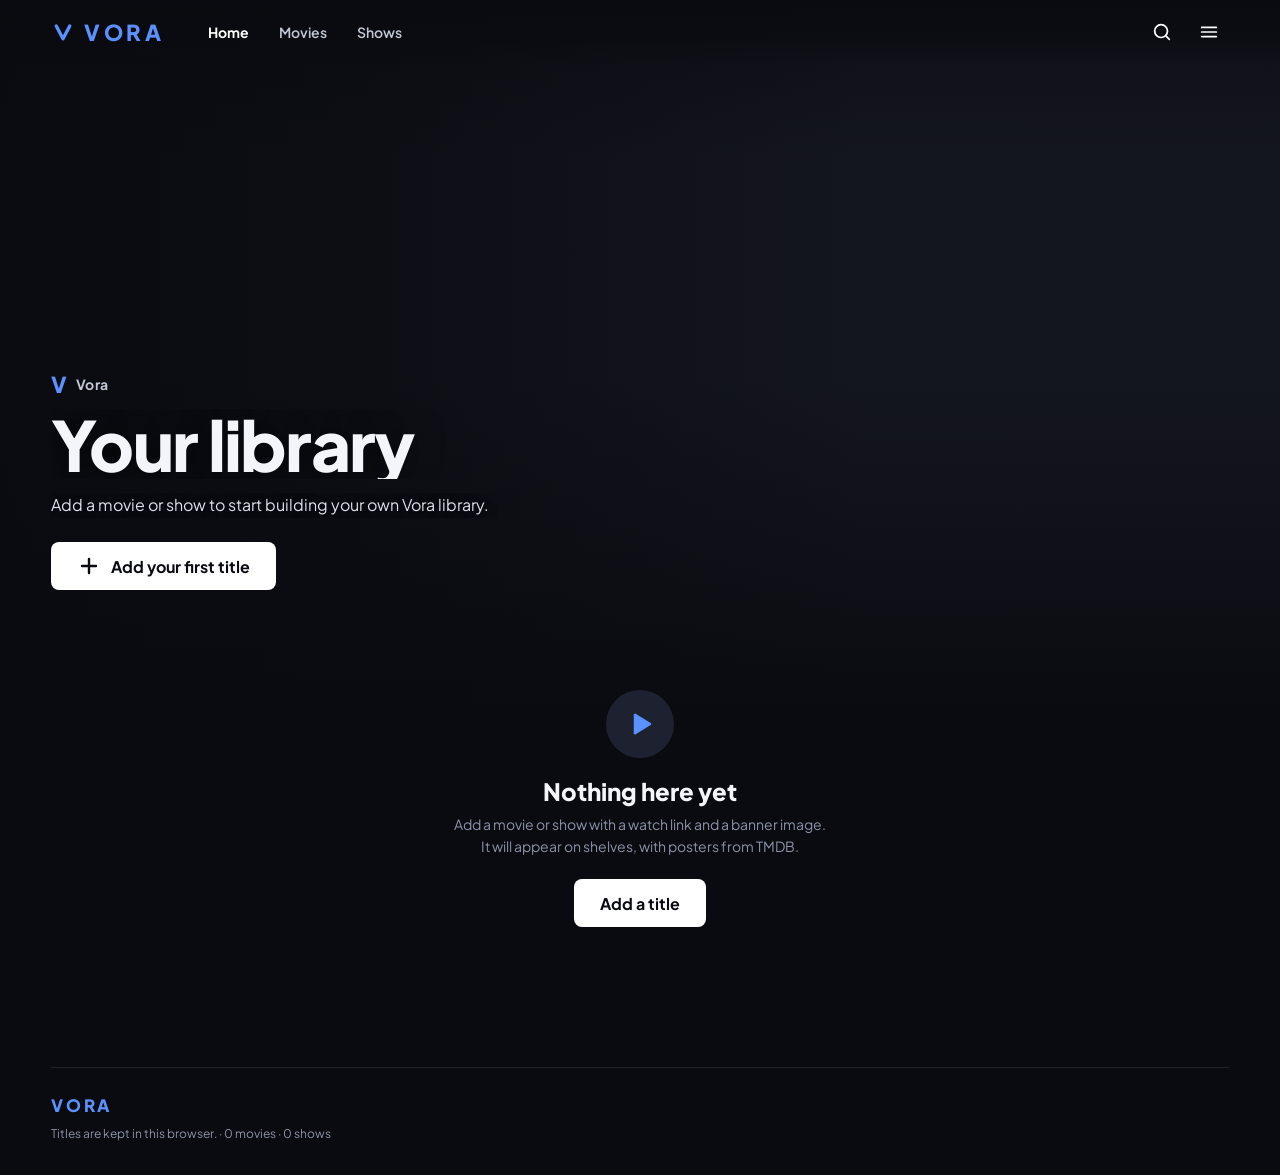
==== commit f47c14bf: "Add files via upload" ====
--- a/index.html
+++ b/index.html
@@ -43,9 +43,8 @@
               <button id="open-add-movie" class="menu-item" type="button"><span class="menu-icon" aria-hidden="true">+</span>Add title</button>
               <button id="open-import-csv" class="menu-item" type="button" title="Import titles from a CSV file — only type, title, and watch link are required; the rest can be auto-filled from TMDB"><span class="menu-icon" aria-hidden="true">⇧</span>Import CSV</button>
               <input id="import-csv-input" type="file" accept=".csv,text/csv" hidden />
-              <button id="open-cloud-csv" class="menu-item" type="button" title="Upload a CSV to the cloud, or load the one saved there"><span class="menu-icon" aria-hidden="true">☁</span>Cloud CSV</button>
-              <input id="cloud-csv-input" type="file" accept=".csv,text/csv" hidden />
-              <button id="open-tmdb-settings" class="menu-item" type="button" title="Set a free TMDB API key for posters, auto-fill and cast"><span class="menu-icon" aria-hidden="true">⚙</span>TMDB key</button>
+              <button id="open-cloud-csv" class="menu-item" type="button" title="Import titles from the shared Google Sheet"><span class="menu-icon" aria-hidden="true">☁</span>Cloud CSV</button>
+              <button id="open-tmdb-settings" class="menu-item" type="button" title="Change or reset the TMDB API key"><span class="menu-icon" aria-hidden="true">⚙</span>TMDB key</button>
               <button id="open-advanced-settings" class="menu-item" type="button" title="Home banner, favorites and the home category"><span class="menu-icon" aria-hidden="true">🎛</span>Advanced settings</button>
               <div class="menu-sep"></div>
               <button id="empty-library" class="menu-item danger" type="button"><span class="menu-icon" aria-hidden="true">🗑</span><span id="empty-library-label">Empty media library</span></button>
@@ -78,6 +77,14 @@
       </section>
 
       <main class="content-area">
+        <div id="home-chips" class="chip-bar" role="toolbar" aria-label="Filter your library" hidden>
+          <button class="filter-chip" type="button" data-filter-chip="unwatched" aria-pressed="false">Unwatched</button>
+          <button class="filter-chip" type="button" data-filter-chip="short" aria-pressed="false" title="Movies under 100 min, shows with episodes of 30 min or less">Short</button>
+          <button class="filter-chip" type="button" data-filter-chip="recent" aria-pressed="false" title="Added in the last 30 days">Recently added</button>
+          <label class="filter-chip select-chip" id="chip-genre-wrap"><span class="sr-only">Genre</span><select id="chip-genre" aria-label="Genre"><option value="">Genre</option></select></label>
+          <label class="filter-chip select-chip" id="chip-decade-wrap"><span class="sr-only">Decade</span><select id="chip-decade" aria-label="Decade"><option value="">Decade</option></select></label>
+          <button id="chip-clear" class="filter-chip clear-chip" type="button" hidden>Clear ✕</button>
+        </div>
         <section id="library-empty" class="empty-state">
           <div class="empty-state-mark" aria-hidden="true"><svg viewBox="0 0 24 24"><path d="M7 4.6v14.8a1 1 0 0 0 1.52.85l12-7.4a1 1 0 0 0 0-1.7l-12-7.4A1 1 0 0 0 7 4.6z"/></svg></div>
           <h2>Nothing here yet</h2>
@@ -102,6 +109,22 @@
           <div id="recent-row" class="card-row"></div>
         </section>
 
+        <section id="surprise-shelf" class="shelf" data-filter="surprise" hidden>
+          <div class="shelf-heading">
+            <div class="shelf-title-wrap">
+              <h2>Surprise me</h2>
+              <button id="surprise-shuffle" class="shuffle-button" type="button" aria-label="Shuffle the picks">
+                <svg viewBox="0 0 24 24" aria-hidden="true"><path d="M16 3h5v5M4 20 21 3M21 16v5h-5M15 15l6 6M4 4l5 5"/></svg><span>Shuffle</span>
+              </button>
+            </div>
+            <div class="shelf-controls">
+              <button type="button" class="carousel-button" data-direction="-1" data-target="surprise-row" aria-label="Scroll left">‹</button>
+              <button type="button" class="carousel-button" data-direction="1" data-target="surprise-row" aria-label="Scroll right">›</button>
+            </div>
+          </div>
+          <div id="surprise-row" class="card-row"></div>
+        </section>
+
         <section id="watchlist-shelf" class="shelf" data-filter="watchlist" hidden>
           <div class="shelf-heading">
             <h2>My Watchlist</h2>
@@ -122,6 +145,28 @@
           </div>
           <div id="because-row" class="card-row"></div>
         </section>
+        <section id="unwatched-shelf" class="shelf" data-filter="notwatched" hidden>
+          <div class="shelf-heading">
+            <h2>Not watched yet</h2>
+            <div class="shelf-controls">
+              <button type="button" class="carousel-button" data-direction="-1" data-target="unwatched-row" aria-label="Scroll left">‹</button>
+              <button type="button" class="carousel-button" data-direction="1" data-target="unwatched-row" aria-label="Scroll right">›</button>
+            </div>
+          </div>
+          <div id="unwatched-row" class="card-row"></div>
+        </section>
+
+        <section id="added-shelf" class="shelf" data-filter="recentadded" hidden>
+          <div class="shelf-heading">
+            <h2>Recently added</h2>
+            <div class="shelf-controls">
+              <button type="button" class="carousel-button" data-direction="-1" data-target="added-row" aria-label="Scroll left">‹</button>
+              <button type="button" class="carousel-button" data-direction="1" data-target="added-row" aria-label="Scroll right">›</button>
+            </div>
+          </div>
+          <div id="added-row" class="card-row"></div>
+        </section>
+
         <section id="movies-shelf" class="shelf" data-filter="movie" hidden>
           <div class="shelf-heading">
             <h2>Movies</h2>
@@ -214,6 +259,10 @@
           <button id="dialog-trailer" class="feature-action icon-btn" type="button" aria-label="Watch trailer" title="Watch trailer"><svg class="solid" viewBox="0 0 24 24" aria-hidden="true"><path d="M8 5.5v13a1 1 0 0 0 1.5.86l10.5-6.5a1 1 0 0 0 0-1.72L9.5 4.64A1 1 0 0 0 8 5.5z"/></svg></button>
         </div>
         <div class="dialog-actions">
+          <button id="dialog-watched" class="add-episode-button" type="button" aria-pressed="false">Mark as watched</button>
+          <button id="dialog-unrecent" class="add-episode-button" type="button" hidden>Remove from Recently watched</button>
+          <button id="dialog-add-library" class="add-episode-button" type="button" hidden>+ Add to library</button>
+          <button id="dialog-add-watched" class="add-episode-button" type="button" hidden>✓ Add as watched</button>
           <button id="toggle-add-episode" class="add-episode-button" type="button" hidden>+ Add episode</button>
           <button id="dialog-remove" class="remove-title-button" type="button">Remove from library</button>
         </div>
@@ -341,6 +390,9 @@
           <div id="episode-form-list"></div>
         </div>
 
+        <label class="adv-check" for="movie-watched"><input id="movie-watched" type="checkbox" /> I’ve already watched this</label>
+        <p class="field-hint">Watched titles don’t show up in “Not watched yet” or “Surprise me”. The watch link and episodes become optional.</p>
+
         <p id="form-error" class="form-error" role="alert"></p>
         <div class="form-actions">
           <button id="cancel-add-movie" class="cancel-button" type="button">Cancel</button>
@@ -376,6 +428,18 @@
         </div>
         <button class="dialog-close" type="button" aria-label="Close">×</button>
       </div>
+
+      <section id="adv-tmdb-key-section" class="adv-section">
+        <h3>TMDB API key</h3>
+        <p class="field-hint">Stored on your Vora server and never sent to this browser. Leave it alone to use the default key, or paste a new one to replace it for everyone using this site.</p>
+        <label class="field-label" for="adv-tmdb-key">New TMDB API key (v3)</label>
+        <input id="adv-tmdb-key" class="form-control" type="password" placeholder="Paste a new key to replace the default" autocomplete="new-password" spellcheck="false" />
+        <div class="adv-row">
+          <button id="adv-tmdb-key-save" class="cancel-button" type="button">Save key</button>
+          <button id="adv-tmdb-key-reset" class="cancel-button" type="button">Reset to default</button>
+        </div>
+        <p id="adv-tmdb-key-status" class="field-hint" role="status"></p>
+      </section>
 
       <section class="adv-section">
         <h3>TMDB title matching</h3>
@@ -417,9 +481,16 @@
       <section class="adv-section">
         <h3>Data &amp; backups</h3>
         <label class="adv-check"><input id="adv-auto-backup" type="checkbox" checked /> Automatically back up my library (this browser only)</label>
-        <p class="field-hint">Backups include titles, episodes, watch history, progress, favorites, watchlist, and ratings. Backups are saved only in this browser — nothing is uploaded to the cloud except the CSV you upload yourself.</p>
+        <p class="field-hint">Backups include titles, episodes, watch history, progress, favorites, watchlist, and ratings. Backups are saved only in this browser.</p>
         <div class="adv-row"><button id="adv-backup-now" class="cancel-button" type="button">Back up now</button><button id="adv-restore-backup" class="cancel-button" type="button">Restore backup</button></div>
         <p id="adv-backup-status" class="field-hint" role="status"></p>
+      </section>
+      <section class="adv-section">
+        <h3>Cloud CSV</h3>
+        <label class="field-label" for="adv-sheet-url">Google Sheet link</label>
+        <input id="adv-sheet-url" class="form-control" type="url" placeholder="https://docs.google.com/spreadsheets/d/e/…/pub?output=csv" autocomplete="off" spellcheck="false" />
+        <p id="adv-sheet-hint" class="field-hint">Used by Menu → Cloud CSV and stored on your Vora server. Paste a new link to replace the default; it saves automatically. In Google Sheets choose File → Share → Publish to web → CSV.</p>
+        <div class="adv-row"><button id="adv-sheet-reset" class="cancel-button" type="button">Reset to default</button></div>
       </section>
       <section class="adv-section">
         <h3>Recommendations</h3>
@@ -432,13 +503,26 @@
       </section>
 
       <section class="adv-section">
+        <h3>Watched titles <span id="adv-watched-count" class="adv-count"></span></h3>
+        <p class="field-hint">Titles you marked as watched or have played. They’re left out of “Not watched yet”, “Surprise me” and the Unwatched filter.</p>
+        <div id="adv-watched-list" class="adv-list"></div>
+        <div class="adv-row">
+          <button id="adv-watched-reset" class="cancel-button" type="button">Reset watched status</button>
+          <button id="adv-watched-delete" class="cancel-button adv-danger" type="button">Remove all watched titles</button>
+        </div>
+        <p class="field-hint">“Reset” keeps every title and just marks them unwatched. “Remove” deletes the watched titles from your library.</p>
+        <p id="adv-watched-status" class="field-hint" role="status"></p>
+      </section>
+
+      <section class="adv-section">
         <h3>Recently watched tags</h3>
         <div id="adv-recent-list" class="adv-list"></div>
+        <p class="field-hint">Removing a tag takes a title off the Home shelf but keeps it marked as watched.</p>
         <div class="adv-row"><button id="adv-recent-clear" class="cancel-button" type="button">Remove all tags</button></div>
       </section>
     </dialog>
 
-    <!-- Cloud CSV (Supabase Storage) -->
+    <!-- Delete library -->
     <dialog id="empty-library-dialog" class="add-dialog cloud-dialog" aria-labelledby="empty-library-title">
       <div class="add-dialog-heading">
         <div>
@@ -454,24 +538,6 @@
       </button>
     </dialog>
 
-    <dialog id="cloud-csv-dialog" class="add-dialog cloud-dialog" aria-labelledby="cloud-csv-title">
-      <div class="add-dialog-heading">
-        <div>
-          <h2 id="cloud-csv-title">Cloud CSV</h2>
-        </div>
-        <button class="dialog-close" type="button" aria-label="Close">×</button>
-      </div>
-      <button id="cloud-upload-btn" class="upload-control cloud-option" type="button">
-        <span class="upload-icon" aria-hidden="true">⇧</span>
-        <span><strong>Upload a new CSV</strong><small>Replaces the CSV currently saved in the cloud</small></span>
-      </button>
-      <button id="cloud-load-btn" class="upload-control cloud-option" type="button">
-        <span class="upload-icon" aria-hidden="true">⇩</span>
-        <span><strong>Load the cloud CSV</strong><small>Imports it just like a normal CSV import</small></span>
-      </button>
-      <p id="cloud-csv-status" class="cloud-status" role="status"></p>
-    </dialog>
-
     <!-- In-site player for watch links -->
     <dialog id="player-dialog" class="player-dialog" aria-label="Player">
       <div class="player-bar">
--- a/style.css
+++ b/style.css
@@ -583,3 +583,45 @@
 @media (max-width: 760px) { .grid-mode #discover-content { padding-top: calc(var(--header-h) + 62px); } }
 .discover-shelf[data-empty="1"] { display: none; }
 #discover-note.empty-state:not([hidden]) { display: flex !important; }
+
+
+/* ---------- Home filter chips ---------- */
+.sr-only { position: absolute; width: 1px; height: 1px; margin: -1px; padding: 0; overflow: hidden; clip: rect(0 0 0 0); white-space: nowrap; border: 0; }
+.chip-bar { display: flex; align-items: center; gap: 8px; padding: 4px var(--gutter) 16px; overflow-x: auto; scrollbar-width: none; }
+.chip-bar::-webkit-scrollbar { display: none; }
+.chip-bar[hidden] { display: none; }
+.filter-chip { position: relative; flex: 0 0 auto; display: inline-flex; align-items: center; min-height: 36px; padding: 0 14px; border: 1px solid rgba(255, 255, 255, .2); border-radius: 999px; background: rgba(20, 22, 31, .78); color: var(--text-2); font: inherit; font-size: 13px; font-weight: 700; white-space: nowrap; cursor: pointer; backdrop-filter: blur(8px); -webkit-backdrop-filter: blur(8px); transition: background-color .15s, color .15s, border-color .15s; }
+.filter-chip:hover { background: rgba(255, 255, 255, .14); color: #fff; }
+.filter-chip[aria-pressed="true"], .select-chip.on { background: #fff; border-color: #fff; color: #0a0b10; }
+.filter-chip[hidden] { display: none; }
+.clear-chip { border-style: dashed; }
+.select-chip { padding: 0; }
+.select-chip select { appearance: none; -webkit-appearance: none; min-height: 34px; padding: 0 30px 0 14px; border: 0; border-radius: 999px; background: transparent url("data:image/svg+xml,%3Csvg xmlns='http://www.w3.org/2000/svg' viewBox='0 0 24 24' fill='none' stroke='%238c93a8' stroke-width='3' stroke-linecap='round' stroke-linejoin='round'%3E%3Cpath d='m6 9 6 6 6-6'/%3E%3C/svg%3E") no-repeat right 10px center / 12px; color: inherit; font: inherit; cursor: pointer; }
+.select-chip.on select { background-image: url("data:image/svg+xml,%3Csvg xmlns='http://www.w3.org/2000/svg' viewBox='0 0 24 24' fill='none' stroke='%230a0b10' stroke-width='3' stroke-linecap='round' stroke-linejoin='round'%3E%3Cpath d='m6 9 6 6 6-6'/%3E%3C/svg%3E"); }
+.select-chip select option { background: #14161f; color: #f3f5fa; }
+.filter-chip:focus-visible, .select-chip select:focus-visible { outline: 2px solid #fff; outline-offset: 2px; }
+
+/* ---------- Surprise me, See all and suggestion cards ---------- */
+.shelf-title-wrap { display: flex; align-items: center; gap: 12px; min-width: 0; }
+.shuffle-button { display: inline-flex; align-items: center; gap: 6px; min-height: 32px; padding: 0 12px; border: 1px solid var(--line); border-radius: 999px; background: rgba(255, 255, 255, .08); color: #fff; font: inherit; font-size: 12px; font-weight: 700; cursor: pointer; transition: background-color .15s; }
+.shuffle-button:hover { background: rgba(255, 255, 255, .2); }
+.shuffle-button svg { width: 15px; height: 15px; fill: none; stroke: currentColor; stroke-width: 2; stroke-linecap: round; stroke-linejoin: round; }
+.see-all-card { display: flex; flex-direction: column; align-items: center; justify-content: center; gap: 6px; border: 1px dashed rgba(255, 255, 255, .3); background: rgba(255, 255, 255, .04); text-align: center; }
+.see-all-card strong { font-size: 15px; font-weight: 800; }
+.see-all-card small { color: var(--muted); font-size: 12px; }
+.see-all-arrow { display: grid; place-items: center; width: 44px; height: 44px; margin-bottom: 4px; border-radius: 50%; background: rgba(255, 255, 255, .14); font-size: 26px; line-height: 1; padding-bottom: 3px; }
+.see-all-card:hover { background: rgba(255, 255, 255, .1); }
+.suggest-badge { position: absolute; z-index: 2; top: 0; left: 0; right: 0; padding: 4px 6px; background: rgba(20, 22, 31, .9); border-bottom: 1px solid rgba(255, 255, 255, .16); color: #d9deeb; font-size: 10px; font-weight: 800; line-height: 1.2; text-align: center; }
+.suggest-card .card-image { opacity: .85; }
+.watched-badge.done-badge { background: #3a4058; color: #dfe3f0; }
+
+/* Remove-from-Recently-watched button on cards */
+.card-dismiss { position: absolute; z-index: 4; top: 28px; right: 6px; display: grid; place-items: center; width: 26px; height: 26px; padding: 0 0 2px; border: 0; border-radius: 50%; background: rgba(8, 9, 14, .82); color: #fff; font-size: 18px; line-height: 1; cursor: pointer; opacity: 0; transition: opacity .15s, background-color .15s; }
+.card-dismiss:hover { background: #e0485a; }
+.title-card:hover .card-dismiss, .card-dismiss:focus-visible { opacity: 1; }
+@media (hover: none) { .card-dismiss { opacity: .92; } }
+
+/* Watched controls */
+.add-episode-button[aria-pressed="true"] { background: rgba(31, 157, 85, .2); border-color: #1f9d55; }
+.adv-danger { color: var(--danger); }
+.adv-danger[data-armed="1"] { background: #e0485a; color: #fff; }
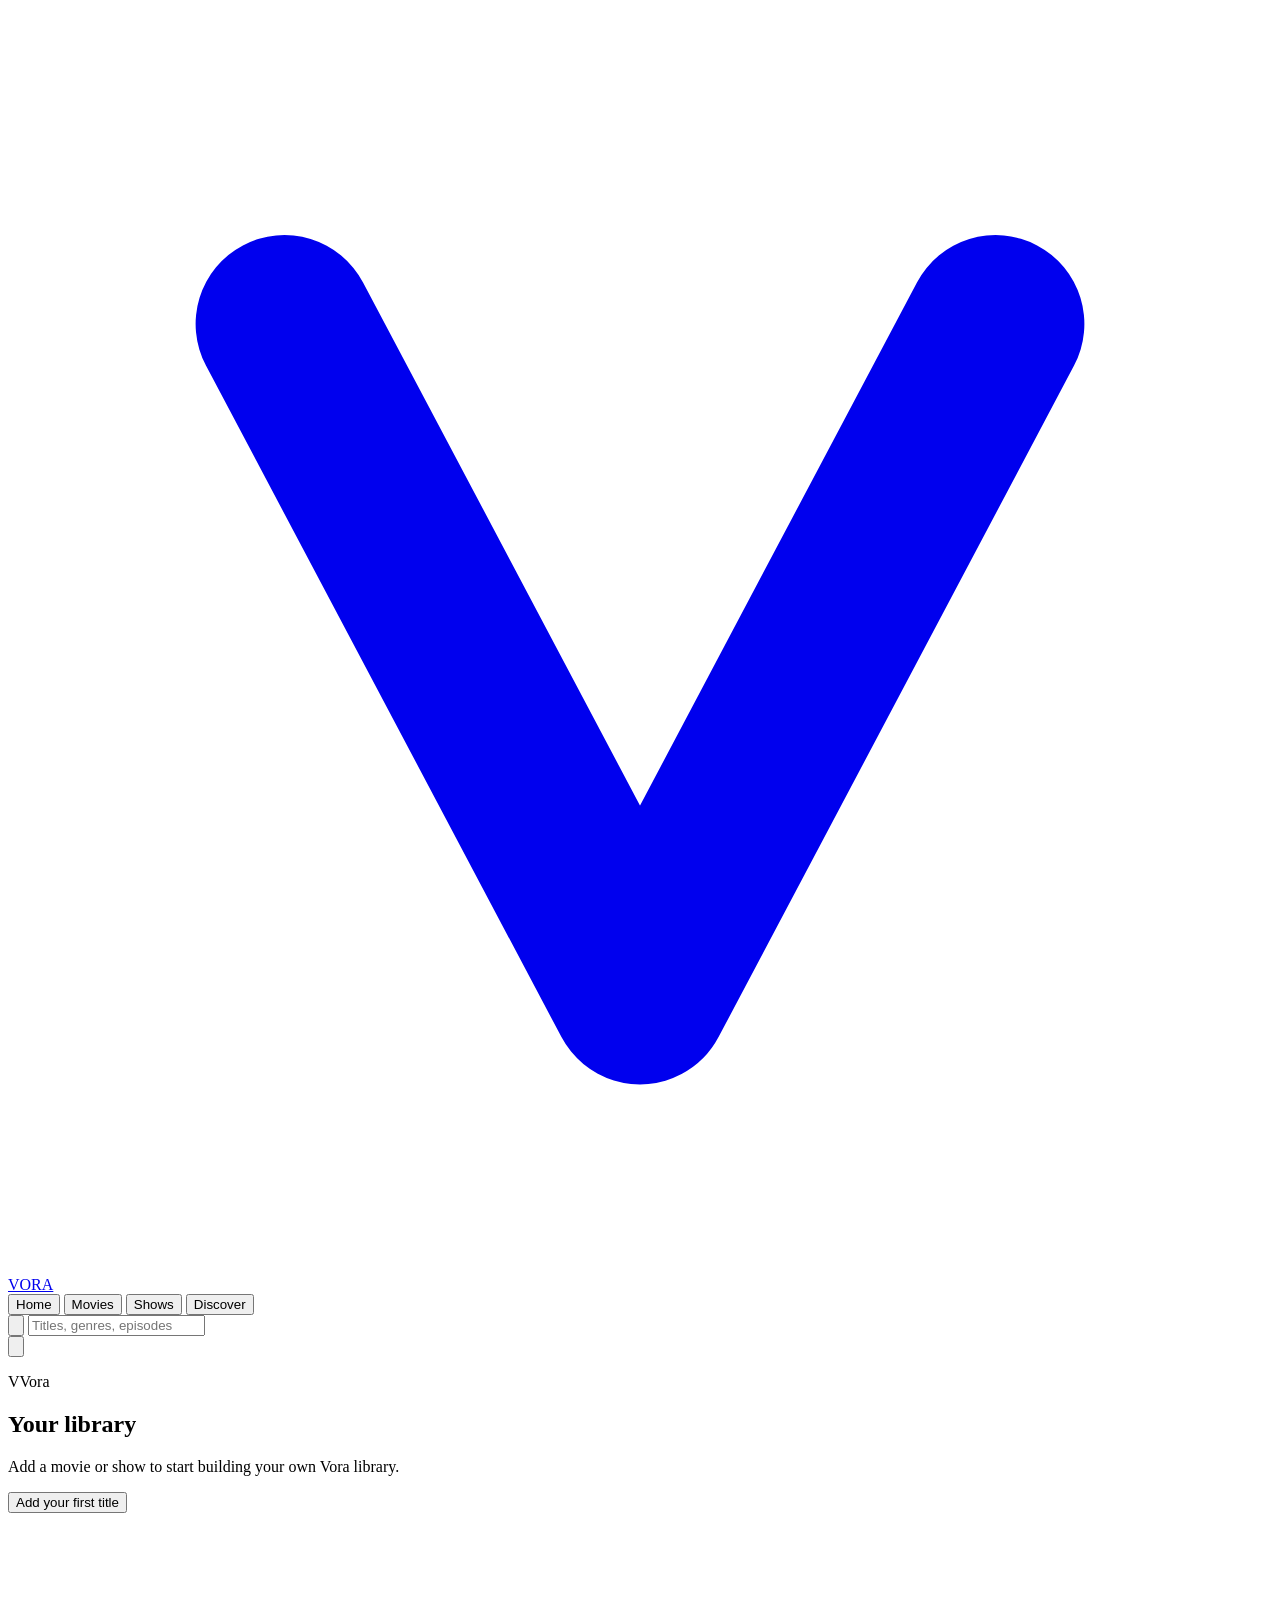
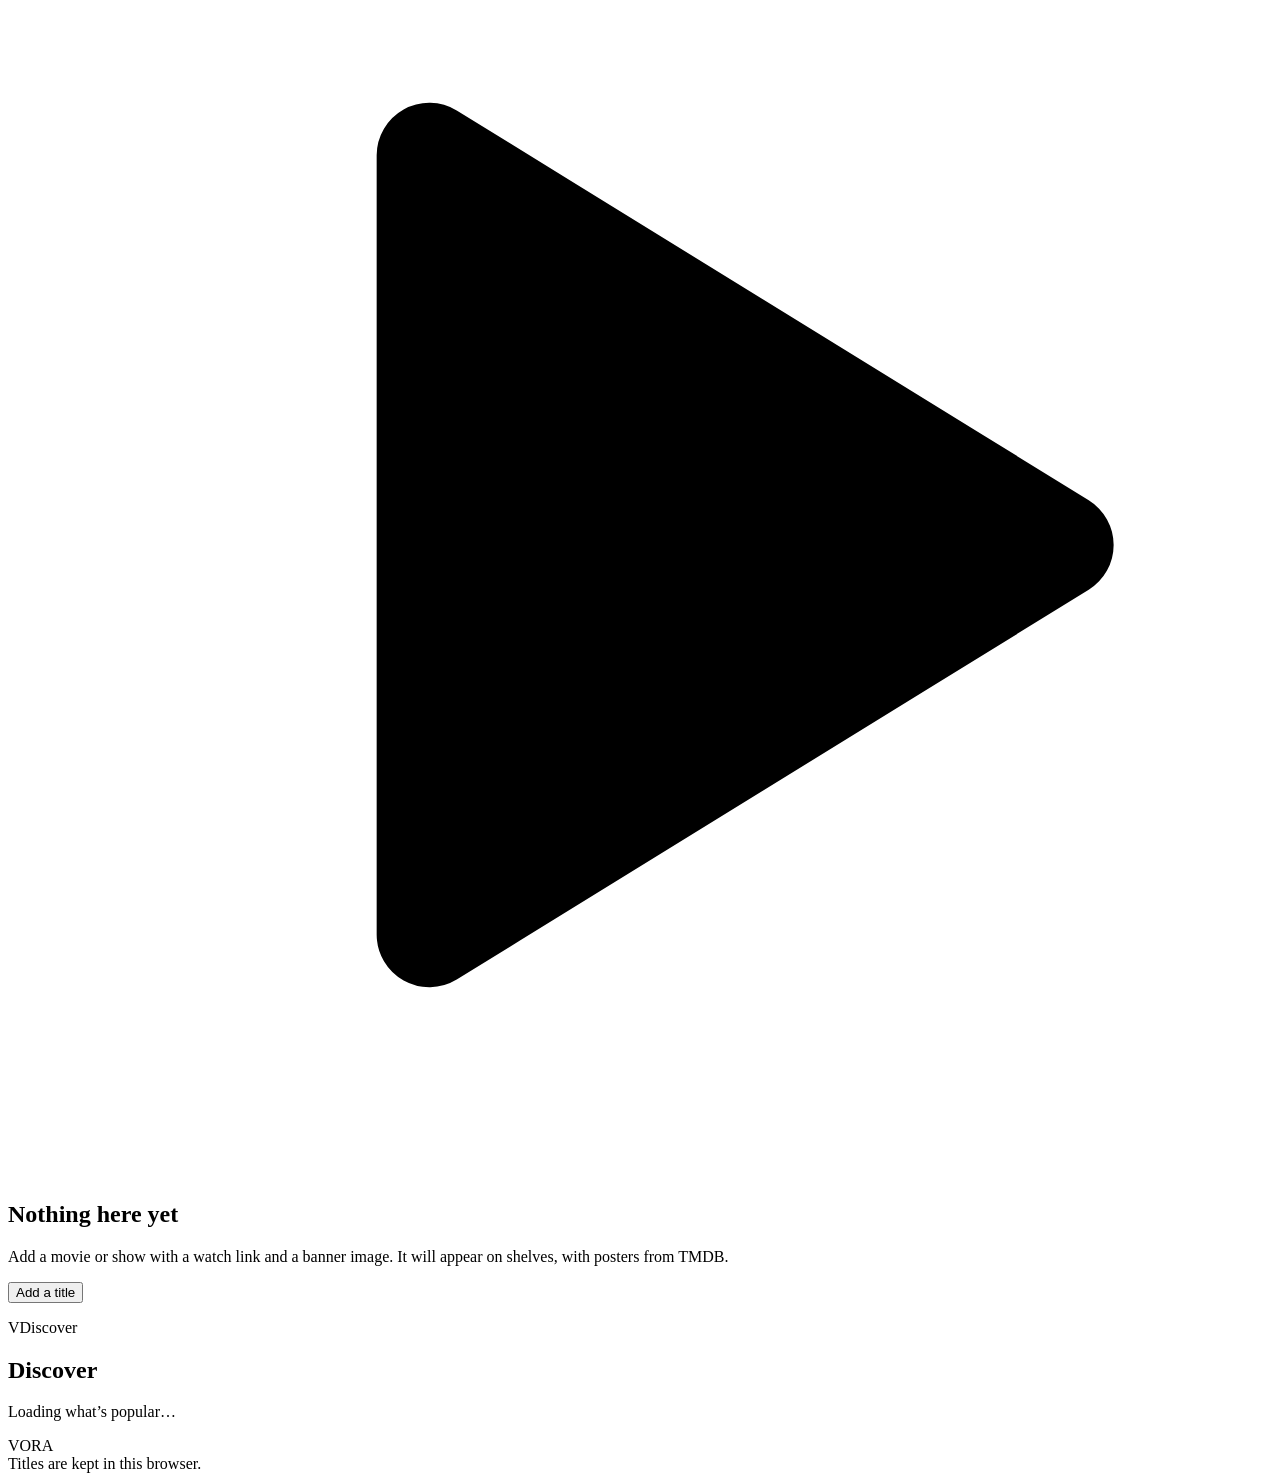
==== commit 257f75c1: "Add files via upload" ====
--- a/index.html
+++ b/index.html
@@ -9,7 +9,19 @@
     <link rel="preconnect" href="https://fonts.googleapis.com" />
     <link rel="preconnect" href="https://fonts.gstatic.com" crossorigin />
     <link href="https://fonts.googleapis.com/css2?family=Plus+Jakarta+Sans:wght@400;500;600;700;800&display=swap" rel="stylesheet" />
-    <link rel="stylesheet" href="style.css" />
+    <!-- Look & feel: these files load in this order (later ones can override earlier ones). -->
+    <link rel="stylesheet" href="css/01-base.css" />
+    <link rel="stylesheet" href="css/02-topbar.css" />
+    <link rel="stylesheet" href="css/03-hero.css" />
+    <link rel="stylesheet" href="css/04-shelves.css" />
+    <link rel="stylesheet" href="css/05-title-details.css" />
+    <link rel="stylesheet" href="css/06-player.css" />
+    <link rel="stylesheet" href="css/07-forms-and-dialogs.css" />
+    <link rel="stylesheet" href="css/08-responsive-phones.css" />
+    <link rel="stylesheet" href="css/09-taste-and-cast.css" />
+    <link rel="stylesheet" href="css/10-icon-buttons-and-related.css" />
+    <link rel="stylesheet" href="css/11-discover-chips-and-cards.css" />
+    <link rel="stylesheet" href="css/12-subtitles-and-lock.css" />
   </head>
   <body>
     <div class="app-shell">
@@ -235,6 +247,14 @@
       </footer>
     </div>
 
+    <div id="lock-screen" class="lock-screen" role="alert" hidden>
+      <div class="lock-card">
+        <svg viewBox="0 0 64 64" aria-hidden="true"><path d="M14 16 L32 50 L50 16" fill="none" stroke="currentColor" stroke-width="9" stroke-linecap="round" stroke-linejoin="round"/></svg>
+        <h2>We are experiencing some issues on our end.</h2>
+        <p>Please try again later.</p>
+      </div>
+    </div>
+
     <div id="toast" class="toast" role="status" aria-live="polite"></div>
 
     <!-- Title details (must stay before the add dialog: it owns the first .dialog-close) -->
@@ -543,12 +563,72 @@
       <div class="player-bar">
         <button id="player-close" class="player-close" type="button" aria-label="Close player">×</button>
         <div id="player-title" class="player-title"></div>
+        <button id="player-subs" class="player-newtab player-subs" type="button">Subtitles</button>
         <button id="player-newtab" class="player-newtab" type="button">Open in new tab</button>
       </div>
       <div id="player-stage" class="player-stage"></div>
+      <div id="subs-panel" class="subs-panel" hidden>
+        <div class="subs-head">
+          <strong>Subtitles</strong>
+          <button id="subs-close" class="subs-close" type="button" aria-label="Close subtitles">×</button>
+        </div>
+        <div id="subs-list" class="subs-list"></div>
+        <div class="subs-upload">
+          <p class="subs-hint">Have a subtitle file? Uploads are public and shared with everyone watching this title.</p>
+          <div class="subs-row">
+            <input id="subs-label" type="text" maxlength="60" placeholder="Name (optional)" autocomplete="off">
+            <select id="subs-lang" aria-label="Subtitle language">
+              <option value="en" selected>English</option>
+              <option value="fr">French</option>
+              <option value="es">Spanish</option>
+              <option value="ar">Arabic</option>
+              <option value="de">German</option>
+              <option value="it">Italian</option>
+              <option value="pt">Portuguese</option>
+              <option value="tr">Turkish</option>
+              <option value="ru">Russian</option>
+              <option value="ja">Japanese</option>
+              <option value="ko">Korean</option>
+              <option value="zh">Chinese</option>
+              <option value="und">Other</option>
+            </select>
+          </div>
+          <input id="subs-file" type="file" accept=".srt,.vtt,text/vtt,application/x-subrip" hidden>
+          <button id="subs-upload-btn" class="subs-upload-btn" type="button">Upload .srt / .vtt file</button>
+          <p id="subs-msg" class="subs-msg" aria-live="polite"></p>
+        </div>
+      </div>
     </dialog>
 
     <script type="application/json" id="vora-data">{"app":"vora","version":1,"savedAt":"","titles":[]}</script>
-    <script src="script.js" defer></script>
+    <!-- App code: these files MUST load in this order (01 first, 28 last). -->
+    <script src="js/01-setup.js" defer></script>
+    <script src="js/02-server-connection.js" defer></script>
+    <script src="js/03-helpers.js" defer></script>
+    <script src="js/04-player.js" defer></script>
+    <script src="js/05-subtitles.js" defer></script>
+    <script src="js/06-cards.js" defer></script>
+    <script src="js/07-home-rows-and-chips.js" defer></script>
+    <script src="js/08-hero-search-and-shelves.js" defer></script>
+    <script src="js/09-title-details.js" defer></script>
+    <script src="js/10-cast-and-related.js" defer></script>
+    <script src="js/11-trailer.js" defer></script>
+    <script src="js/12-dialogs-and-buttons.js" defer></script>
+    <script src="js/13-add-title-form.js" defer></script>
+    <script src="js/14-library-storage.js" defer></script>
+    <script src="js/15-save-and-export.js" defer></script>
+    <script src="js/16-tmdb-key-and-autofill.js" defer></script>
+    <script src="js/17-csv-import.js" defer></script>
+    <script src="js/18-cloud-csv.js" defer></script>
+    <script src="js/19-password-gate.js" defer></script>
+    <script src="js/20-settings-banner-favorites.js" defer></script>
+    <script src="js/21-advanced-settings.js" defer></script>
+    <script src="js/22-watched-status.js" defer></script>
+    <script src="js/23-advanced-settings-tools.js" defer></script>
+    <script src="js/24-posters-and-loading.js" defer></script>
+    <script src="js/25-menu-and-empty-library.js" defer></script>
+    <script src="js/26-discover.js" defer></script>
+    <script src="js/27-admin-control.js" defer></script>
+    <script src="js/28-start-app.js" defer></script>
   </body>
 </html>
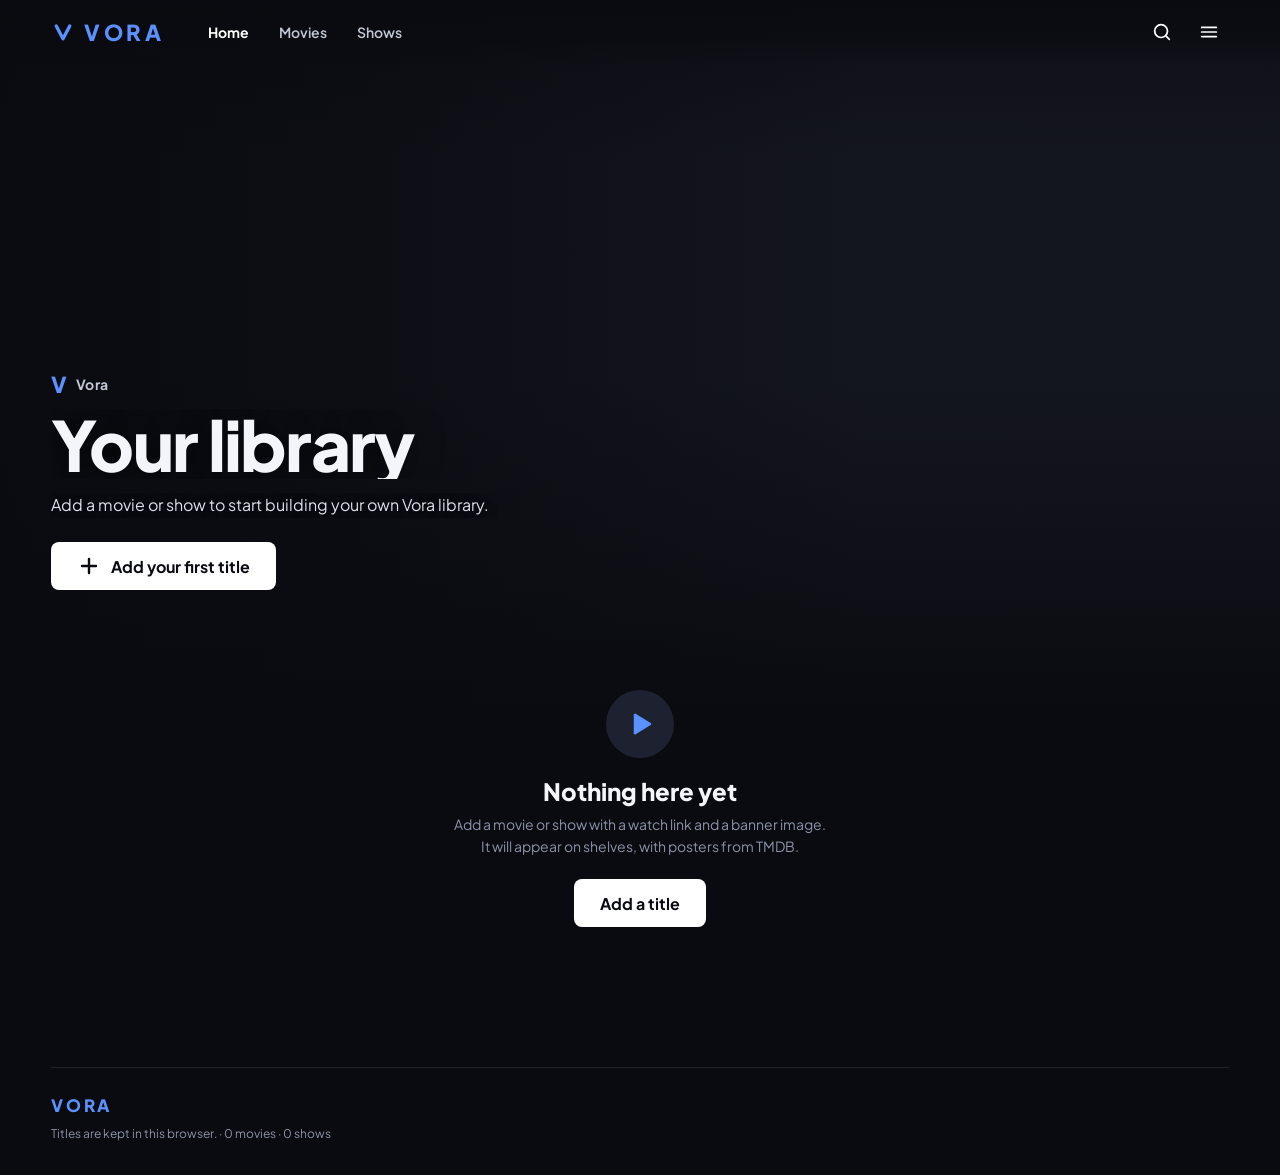
==== commit a41f2915: "new features" ====
--- a/index.html
+++ b/index.html
@@ -563,7 +563,18 @@
       <div class="player-bar">
         <button id="player-close" class="player-close" type="button" aria-label="Close player">×</button>
         <div id="player-title" class="player-title"></div>
-        <button id="player-subs" class="player-newtab player-subs" type="button">Subtitles</button>
+        <select id="player-speed" class="player-newtab player-subs player-speed" aria-label="Playback speed" title="Playback speed">
+          <option value="0.5">0.5×</option>
+          <option value="0.75">0.75×</option>
+          <option value="1" selected>1×</option>
+          <option value="1.25">1.25×</option>
+          <option value="1.5">1.5×</option>
+          <option value="1.75">1.75×</option>
+          <option value="2">2×</option>
+        </select>
+        <button id="player-autonext" class="player-newtab player-subs" type="button" aria-pressed="true" title="Play the next episode automatically">Auto-next: On</button>
+        <button id="player-fullscreen" class="player-newtab player-subs" type="button" title="Full screen (F)">Full screen</button>
+        <button id="player-subs" class="player-newtab player-subs" type="button" title="Subtitles (C) · size: + / −">Subtitles</button>
         <button id="player-newtab" class="player-newtab" type="button">Open in new tab</button>
       </div>
       <div id="player-stage" class="player-stage"></div>
@@ -629,6 +640,7 @@
     <script src="js/25-menu-and-empty-library.js" defer></script>
     <script src="js/26-discover.js" defer></script>
     <script src="js/27-admin-control.js" defer></script>
-    <script src="js/28-start-app.js" defer></script>
+    <script src="js/28-cloud-sync.js" defer></script>
+    <script src="js/29-start-app.js" defer></script>
   </body>
 </html>
--- a/css/01-base.css
+++ b/css/01-base.css
@@ -0,0 +1,46 @@
+/* ========================================================================
+   FILE: css/01-base.css
+   WHAT IT STYLES: Colours, fonts and basic page rules that everything else builds on. The colour variables at the top (like --bg and --text) control the whole look.
+   ======================================================================== */
+
+/* ==========================================================================
+   Vora — streaming-app look: poster rows, cinematic hero, detail sheet.
+   Phones get vertical posters and a poster-led hero; desktop gets backdrops.
+   ========================================================================== */
+:root {
+  color-scheme: dark;
+  --bg: #0a0b10;
+  --surface: #14161f;
+  --surface-2: #1e2130;
+  --surface-3: #2a2e42;
+  --line: rgba(255, 255, 255, .09);
+  --text: #f3f5fa;
+  --text-2: #c3c8d6;
+  --muted: #8c93a8;
+  --accent: #5b91ff;
+  --accent-2: #3f74e6;
+  --good: #46d369;
+  --gold: #f5c518;
+  --danger: #ff6b78;
+  --gutter: clamp(16px, 4vw, 64px);
+  --header-h: 64px;
+  --row-gap: 10px;
+  --cols: 6.4;
+  --radius: 8px;
+  font-family: "Plus Jakarta Sans", system-ui, -apple-system, "Segoe UI", Roboto, sans-serif;
+  font-synthesis: none;
+  text-rendering: optimizeLegibility;
+  -webkit-text-size-adjust: 100%;
+}
+
+* { box-sizing: border-box; }
+html { scrollbar-color: #2a2e42 var(--bg); -webkit-tap-highlight-color: transparent; }
+body { margin: 0; min-width: 320px; background: var(--bg); color: var(--text); overflow-x: hidden; }
+button, input, select, textarea { font: inherit; }
+button { color: inherit; }
+a { color: inherit; text-decoration: none; }
+[hidden] { display: none !important; }
+button:focus-visible, a:focus-visible, input:focus-visible, select:focus-visible, textarea:focus-visible, .title-card:focus-visible {
+  outline: 2px solid #fff; outline-offset: 2px;
+}
+.app-shell { min-height: 100vh; min-height: 100dvh; overflow-x: clip; }
--- a/css/02-topbar.css
+++ b/css/02-topbar.css
@@ -0,0 +1,47 @@
+/* ========================================================================
+   FILE: css/02-topbar.css
+   WHAT IT STYLES: The top bar: logo, Home/Movies/Shows/Discover tabs, search box and menu.
+   ======================================================================== */
+
+/* ---------- Top bar ---------- */
+.topbar {
+  position: fixed; top: 0; left: 0; right: 0; z-index: 20;
+  display: grid; grid-template-columns: auto 1fr auto; align-items: center; column-gap: 32px;
+  min-height: var(--header-h); padding: env(safe-area-inset-top) var(--gutter) 0;
+  background: linear-gradient(to bottom, rgba(10, 11, 16, .92) 0%, rgba(10, 11, 16, .55) 60%, rgba(10, 11, 16, 0) 100%);
+  transition: background-color .25s ease, backdrop-filter .25s ease;
+}
+.topbar.scrolled { background: rgba(10, 11, 16, .94); backdrop-filter: blur(16px); -webkit-backdrop-filter: blur(16px); box-shadow: 0 1px 0 var(--line); }
+.brand { display: inline-flex; align-items: center; gap: 9px; color: var(--accent); }
+.brand-mark { width: 24px; height: 24px; }
+.brand-word { font-weight: 800; font-size: 22px; letter-spacing: .16em; line-height: 1; }
+.main-nav { display: flex; align-items: center; gap: 6px; }
+.nav-link { border: 0; background: none; padding: 8px 12px; border-radius: 999px; color: var(--text-2); font-size: 14px; font-weight: 600; cursor: pointer; transition: color .15s, background-color .15s; }
+.nav-link:hover { color: #fff; }
+.nav-link.active { color: #fff; font-weight: 700; }
+.topbar-actions { display: flex; align-items: center; gap: 6px; justify-self: end; }
+.icon-button { display: grid; place-items: center; width: 40px; height: 40px; border: 0; padding: 0; background: transparent; border-radius: 50%; cursor: pointer; }
+.icon-button:hover { background: rgba(255, 255, 255, .1); }
+.icon-button svg { width: 22px; height: 22px; fill: none; stroke: #fff; stroke-width: 1.9; stroke-linecap: round; stroke-linejoin: round; }
+.search-box { display: flex; align-items: center; border: 1px solid transparent; border-radius: 999px; transition: border-color .2s, background-color .2s; }
+.search-box.open { border-color: rgba(255, 255, 255, .6); background: rgba(0, 0, 0, .75); }
+.search-box input { width: 0; opacity: 0; border: 0; padding: 0; outline: 0; background: transparent; color: #fff; font-size: 14px; transition: width .25s ease, opacity .2s ease; }
+.search-box.open input { width: 220px; opacity: 1; padding: 0 14px 0 2px; }
+.search-box input::placeholder { color: #8a90a3; }
+.search-box input::-webkit-search-cancel-button { display: none; }
+.menu-wrap { position: relative; }
+.menu-toggle { display: grid; place-items: center; width: 40px; height: 40px; border: 0; border-radius: 50%; background: transparent; cursor: pointer; }
+.menu-toggle:hover, .menu-toggle[aria-expanded="true"] { background: rgba(255, 255, 255, .12); }
+.menu-toggle svg { width: 22px; height: 22px; fill: none; stroke: #fff; stroke-width: 1.9; stroke-linecap: round; }
+.menu-panel { position: absolute; top: calc(100% + 10px); right: 0; z-index: 40; width: min(300px, calc(100vw - 24px)); padding: 10px; border: 1px solid var(--line); border-radius: 14px; background: rgba(20, 22, 31, .98); box-shadow: 0 24px 70px rgba(0, 0, 0, .7); backdrop-filter: blur(18px); }
+.menu-stats { display: flex; gap: 8px; margin-bottom: 8px; }
+.menu-stat { flex: 1; padding: 10px 8px; border-radius: 10px; background: rgba(255, 255, 255, .05); text-align: center; }
+.menu-stat strong { display: block; font-size: 22px; font-weight: 800; color: #fff; }
+.menu-stat span { font-size: 12px; color: var(--muted); }
+.menu-item { display: flex; align-items: center; gap: 12px; width: 100%; min-height: 44px; padding: 0 12px; border: 0; border-radius: 10px; background: transparent; color: var(--text); font-size: 14px; font-weight: 600; text-align: left; cursor: pointer; }
+.menu-item:hover { background: rgba(255, 255, 255, .08); }
+.menu-item:disabled { opacity: .4; cursor: not-allowed; }
+.menu-item .menu-icon { width: 20px; text-align: center; color: var(--accent); font-size: 17px; }
+.menu-item.danger { color: var(--danger); }
+.menu-item.danger .menu-icon { color: var(--danger); }
+.menu-sep { height: 1px; margin: 6px 4px; background: var(--line); }
--- a/css/03-hero.css
+++ b/css/03-hero.css
@@ -0,0 +1,45 @@
+/* ========================================================================
+   FILE: css/03-hero.css
+   WHAT IT STYLES: The big banner at the top of the home page.
+   ======================================================================== */
+
+/* ---------- Hero ---------- */
+.hero { position: relative; isolation: isolate; min-height: min(80vh, 780px); display: flex; align-items: flex-end; overflow: hidden; --hero-banner: none; --hero-poster: none; }
+.hero-art {
+  position: absolute; inset: 0; z-index: -2;
+  background: var(--hero-banner) center 20% / cover no-repeat, var(--surface);
+  transition: opacity .45s ease;
+}
+.hero-scrim {
+  position: absolute; inset: 0; z-index: -1;
+  background:
+    linear-gradient(90deg, rgba(10, 11, 16, .95) 0%, rgba(10, 11, 16, .72) 28%, rgba(10, 11, 16, 0) 68%),
+    linear-gradient(0deg, var(--bg) 0%, rgba(10, 11, 16, .6) 18%, rgba(10, 11, 16, 0) 48%),
+    linear-gradient(180deg, rgba(10, 11, 16, .65) 0%, rgba(10, 11, 16, 0) 22%);
+}
+.hero-inner { width: 100%; padding: calc(var(--header-h) + 60px) var(--gutter) 130px; }
+.hero-content { max-width: min(560px, 52%); transition: opacity .45s ease; }
+.hero-poster { display: none; }
+.hero-eyebrow { display: flex; align-items: center; gap: 8px; margin: 0 0 14px; color: var(--text-2); font-size: 14px; font-weight: 700; letter-spacing: .04em; }
+.eyebrow-mark { color: var(--accent); font-weight: 800; font-size: 22px; line-height: 1; }
+.hero h1 { margin: 0; font-size: clamp(38px, 5.4vw, 80px); font-weight: 800; line-height: 1.02; letter-spacing: -.025em; text-wrap: balance; overflow-wrap: anywhere; text-shadow: 0 2px 30px rgba(0, 0, 0, .5); display: -webkit-box; -webkit-line-clamp: 3; line-clamp: 3; -webkit-box-orient: vertical; overflow: hidden; }
+.hero-meta { display: flex; flex-wrap: wrap; align-items: center; gap: 6px 14px; margin-top: 18px; color: var(--text-2); font-size: 15px; font-weight: 600; }
+.hero-meta .m-rating { color: var(--good); font-weight: 800; }
+.hero-meta .m-cert { padding: 1px 7px; border: 1.5px solid rgba(255, 255, 255, .55); border-radius: 4px; font-size: 12px; font-weight: 700; }
+.hero-description { max-width: 520px; margin: 14px 0 0; color: #dde1ea; font-size: 16px; line-height: 1.55; text-shadow: 0 1px 14px rgba(0, 0, 0, .6); display: -webkit-box; -webkit-line-clamp: 3; line-clamp: 3; -webkit-box-orient: vertical; overflow: hidden; }
+.hero-actions { display: flex; gap: 12px; margin-top: 24px; }
+.hero.hero-fade .hero-art, .hero.hero-fade .hero-content, .hero.hero-fade .hero-poster { opacity: 0; }
+.hero-dots { position: absolute; right: var(--gutter); bottom: 120px; display: flex; gap: 8px; }
+.hero-dot { width: 22px; height: 4px; padding: 0; border: 0; border-radius: 2px; background: rgba(255, 255, 255, .35); cursor: pointer; transition: background-color .2s, width .2s; }
+.hero-dot:hover { background: rgba(255, 255, 255, .6); }
+.hero-dot.active { width: 34px; background: #fff; }
+
+.button { display: inline-flex; align-items: center; justify-content: center; gap: 10px; min-height: 48px; padding: 0 26px; border: 0; border-radius: 8px; font-size: 16px; font-weight: 700; cursor: pointer; white-space: nowrap; transition: background-color .15s, transform .15s; }
+.button:active { transform: scale(.97); }
+.button .btn-icon { display: inline-grid; place-items: center; width: 24px; height: 24px; }
+.button svg { width: 24px; height: 24px; fill: currentColor; }
+.button-light { background: #fff; color: #0a0b10; }
+.button-light:hover { background: #dfe2ea; }
+.button-muted { background: rgba(120, 126, 150, .45); color: #fff; backdrop-filter: blur(10px); -webkit-backdrop-filter: blur(10px); }
+.button-muted:hover { background: rgba(140, 146, 170, .6); }
+.hero-empty .hero-content { max-width: 520px; }
--- a/css/04-shelves.css
+++ b/css/04-shelves.css
@@ -0,0 +1,84 @@
+/* ========================================================================
+   FILE: css/04-shelves.css
+   WHAT IT STYLES: The rows of posters (shelves) and the grid used for search results.
+   ======================================================================== */
+
+/* ---------- Shelves ---------- */
+.content-area { position: relative; z-index: 3; margin-top: -110px; padding-bottom: 20px; }
+.shelf { margin-bottom: 30px; scroll-margin-top: calc(var(--header-h) + 12px); }
+.shelf-heading { display: flex; align-items: center; justify-content: space-between; gap: 12px; padding: 0 var(--gutter); margin-bottom: 6px; }
+.shelf h2 { margin: 0; font-size: clamp(17px, 1.5vw, 22px); font-weight: 700; letter-spacing: -.01em; color: #f0f2f8; }
+.shelf-controls { display: flex; gap: 6px; opacity: 0; transition: opacity .2s; }
+.shelf:hover .shelf-controls, .shelf:focus-within .shelf-controls { opacity: 1; }
+.carousel-button { display: grid; place-items: center; width: 32px; height: 32px; border: 1px solid var(--line); border-radius: 50%; background: rgba(255, 255, 255, .06); color: #fff; font-size: 22px; line-height: 1; padding: 0 0 3px; cursor: pointer; transition: background-color .15s; }
+.carousel-button:hover { background: rgba(255, 255, 255, .2); }
+
+.card-row {
+  display: grid; grid-auto-flow: column;
+  grid-auto-columns: calc((100% - (var(--cols) - 1) * var(--row-gap)) / var(--cols));
+  gap: var(--row-gap);
+  overflow-x: auto; overscroll-behavior-x: contain; scroll-snap-type: x proximity; scrollbar-width: none;
+  padding: 14px var(--gutter); margin: -8px 0;
+  scroll-padding-inline: var(--gutter);
+}
+.card-row::-webkit-scrollbar { display: none; }
+
+.title-card {
+  position: relative; min-width: 0; aspect-ratio: 2 / 3; border-radius: var(--radius); overflow: hidden;
+  background: linear-gradient(160deg, var(--surface-3), var(--surface)); cursor: pointer; scroll-snap-align: start;
+  transition: transform .22s ease, box-shadow .22s ease;
+  -webkit-touch-callout: none;
+}
+.card-image { position: absolute; inset: 0; width: 100%; height: 100%; object-fit: cover; display: block; user-select: none; }
+.title-card.no-art .card-image { display: none; }
+.title-card.banner-art .card-image { object-position: 50% 30%; }
+.card-copy {
+  position: absolute; inset: auto 0 0 0; z-index: 1; display: flex; flex-direction: column; gap: 3px;
+  padding: 44px 10px 12px; background: linear-gradient(0deg, rgba(8, 9, 14, .96) 10%, rgba(8, 9, 14, .6) 60%, transparent 100%);
+  opacity: 0; transition: opacity .2s ease; pointer-events: none;
+}
+.card-title { font-size: 14px; font-weight: 700; line-height: 1.2; display: -webkit-box; -webkit-line-clamp: 2; line-clamp: 2; -webkit-box-orient: vertical; overflow: hidden; }
+.card-year { color: var(--good); font-size: 11px; font-weight: 700; }
+.card-tag { color: var(--text-2); font-size: 11px; font-weight: 500; }
+.title-card.no-art { display: flex; align-items: flex-end; }
+.title-card.no-art .card-copy, .title-card.banner-art .card-copy { opacity: 1; }
+.title-card.banner-art .card-copy { padding-top: 70px; }
+.card-badges { position: absolute; top: 0; left: 0; right: 0; z-index: 2; display: flex; pointer-events: none; }
+.card-badges .watched-badge { flex: 1; border-radius: 0; text-align: center; white-space: nowrap; overflow: hidden; text-overflow: ellipsis; }
+.watched-badge { padding: 4px 6px; border-radius: 4px; background: #1f9d55; color: #fff; font-size: 10px; font-weight: 800; line-height: 1.2; }
+.watched-badge.continue-badge { background: var(--gold); color: #1b1500; }
+.card-progress { position: absolute; left: 0; right: 0; bottom: 0; z-index: 2; height: 4px; background: rgba(255, 255, 255, .28); }
+.card-progress span { display: block; height: 100%; background: var(--accent); border-radius: 0 2px 2px 0; }
+@media (hover: hover) and (pointer: fine) {
+  .title-card:hover, .title-card:focus-visible { transform: scale(1.07); z-index: 5; box-shadow: 0 16px 40px rgba(0, 0, 0, .7); }
+  .title-card:hover .card-copy, .title-card:focus-visible .card-copy { opacity: 1; }
+}
+.title-card[hidden] { display: none; }
+.shelf[hidden], .empty-state[hidden], .no-search-results[hidden], .episode-list[hidden] { display: none; }
+
+/* Search & category browsing: posters wrap into a grid */
+.grid-mode .hero { display: none; }
+.grid-mode .content-area { margin-top: 0; padding-top: calc(var(--header-h) + 54px); }
+.grid-mode .shelf { margin-bottom: 24px; }
+.grid-mode .shelf-controls { display: none; }
+.grid-mode .card-row {
+  display: grid; grid-auto-flow: row; grid-auto-columns: auto; grid-template-columns: repeat(auto-fill, minmax(112px, 1fr));
+  overflow: visible; box-sizing: border-box; margin: 0; padding: 12px var(--gutter);
+}
+
+.empty-state { display: flex; flex-direction: column; align-items: center; gap: 8px; margin: 40px var(--gutter) 30px; padding: 40px 20px; text-align: center; }
+.hero:not(.hero-empty) ~ .content-area .empty-state { display: none; }
+.empty-state-mark { display: grid; place-items: center; width: 68px; height: 68px; margin-bottom: 10px; border-radius: 50%; background: var(--surface-2); color: var(--accent); }
+.empty-state-mark svg { width: 30px; height: 30px; fill: currentColor; }
+.empty-state h2 { margin: 0; font-size: 24px; font-weight: 800; }
+.empty-state p { max-width: 380px; margin: 0 0 14px; color: var(--muted); font-size: 14px; line-height: 1.55; }
+.no-search-results { margin: 0 var(--gutter) 35px; padding-top: 12px; color: var(--muted); font-size: 15px; text-align: center; }
+body:not(.grid-mode) .no-search-results { display: none; }
+.grid-mode .no-search-results:not([hidden]) { padding-top: 40px; }
+
+.footer { margin: 50px var(--gutter) 0; padding: 26px 0 calc(34px + env(safe-area-inset-bottom)); border-top: 1px solid var(--line); color: var(--muted); }
+.footer-brand { color: var(--accent); font-size: 17px; font-weight: 800; letter-spacing: .16em; }
+.copyright { display: block; margin-top: 10px; font-size: 12px; }
+
+.toast { position: fixed; z-index: 100; left: 50%; bottom: calc(26px + env(safe-area-inset-bottom)); transform: translate(-50%, 16px); max-width: calc(100vw - 32px); padding: 13px 20px; border-radius: 10px; background: #f3f5fa; color: #11131a; font-size: 14px; font-weight: 700; opacity: 0; pointer-events: none; transition: opacity .2s, transform .2s; box-shadow: 0 10px 40px rgba(0, 0, 0, .5); }
+.toast.show { opacity: 1; transform: translate(-50%, 0); }
--- a/css/05-title-details.css
+++ b/css/05-title-details.css
@@ -0,0 +1,94 @@
+/* ========================================================================
+   FILE: css/05-title-details.css
+   WHAT IT STYLES: The title page: full-screen banner, details and the episode list.
+   ======================================================================== */
+
+/* ---------- Title details ---------- */
+.title-dialog { position: fixed; inset: 0; margin: 0; width: 100vw; max-width: none; height: 100dvh; max-height: none; padding: 0; border: 0; border-radius: 0; overflow: hidden auto; background: var(--bg); color: var(--text); box-shadow: none; overscroll-behavior: contain; scrollbar-width: thin; }
+.title-dialog::backdrop { background: #000; }
+.title-dialog[open] { animation: title-in .28s cubic-bezier(.2, .8, .2, 1); }
+@keyframes title-in { from { opacity: 0; transform: scale(.985); } to { opacity: 1; transform: none; } }
+@keyframes sheet-in { from { opacity: 0; transform: translateY(24px) scale(.98); } to { opacity: 1; transform: none; } }
+
+/* Full-screen hero: the banner (or trailer) fills the first screen, details sit at its bottom-left */
+.dialog-art { position: absolute; top: 0; left: 0; right: 0; height: 100dvh; overflow: hidden; background: #1a1d2b center 20% / cover no-repeat; }
+.dialog-art::after { content: ""; position: absolute; inset: 0; z-index: 1; pointer-events: none; background:
+  linear-gradient(90deg, rgba(10, 11, 16, .88) 0%, rgba(10, 11, 16, .55) 32%, rgba(10, 11, 16, 0) 68%),
+  linear-gradient(0deg, var(--bg) 0%, rgba(10, 11, 16, .7) 22%, rgba(10, 11, 16, 0) 52%),
+  linear-gradient(180deg, rgba(10, 11, 16, .55) 0%, rgba(10, 11, 16, 0) 18%); }
+.trailer-stage { position: absolute; inset: 0; z-index: 0; opacity: 0; transition: opacity .6s ease; background: #000; }
+.trailer-stage.playing { opacity: 1; }
+.trailer-stage iframe { position: absolute; top: 50%; left: 50%; width: max(100vw, 177.78dvh); height: max(100dvh, 56.25vw); transform: translate(-50%, -50%); border: 0; pointer-events: none; }
+.title-dialog .dialog-close { position: fixed; z-index: 10; top: calc(18px + env(safe-area-inset-top)); right: clamp(14px, 2.4vw, 28px); }
+.dialog-close { position: absolute; z-index: 3; top: 14px; right: 14px; display: grid; place-items: center; width: 40px; height: 40px; padding: 0 0 2px; border: 0; border-radius: 50%; background: rgba(10, 11, 16, .75); color: #fff; font-size: 26px; line-height: 1; cursor: pointer; backdrop-filter: blur(8px); transition: background-color .15s; }
+.dialog-close:hover { background: rgba(60, 64, 84, .9); }
+.trailer-mute { position: fixed; z-index: 10; top: calc(18px + env(safe-area-inset-top)); right: calc(clamp(14px, 2.4vw, 28px) + 52px); display: grid; place-items: center; width: 40px; height: 40px; padding: 0; border: 0; border-radius: 50%; background: rgba(10, 11, 16, .75); color: #fff; cursor: pointer; backdrop-filter: blur(8px); transition: background-color .15s; }
+.trailer-mute[hidden] { display: none; }
+.trailer-mute:hover { background: rgba(60, 64, 84, .9); }
+.trailer-mute svg { width: 22px; height: 22px; fill: currentColor; }
+.trailer-mute .icon-sound { display: none; }
+.trailer-mute[aria-pressed="false"] .icon-muted { display: none; }
+.trailer-mute[aria-pressed="false"] .icon-sound { display: block; }
+.dialog-content { position: relative; z-index: 2; padding: 0 var(--gutter) 60px; }
+/* Spacer that pushes the details to the bottom of the first screen */
+.dialog-content::before { content: ""; display: block; height: max(18dvh, calc(100dvh - 470px)); }
+.dialog-content h2 { max-width: 16ch; margin: 0 0 12px; font-size: clamp(34px, 5.4vw, 68px); font-weight: 800; line-height: 1.02; letter-spacing: -.03em; text-shadow: 0 2px 24px rgba(0, 0, 0, .6); }
+.dialog-meta { display: flex; flex-wrap: wrap; align-items: center; gap: 6px 14px; margin-bottom: 18px; color: var(--text-2); font-size: 14px; font-weight: 600; }
+.dialog-meta .star { color: var(--good); font-weight: 800; }
+.age-badge { padding: 1px 7px; border: 1.5px solid rgba(255, 255, 255, .55); border-radius: 4px; font-size: 12px; font-weight: 700; }
+.dialog-meta span.watched-badge { padding: 3px 8px; font-size: 11px; }
+.dialog-primary { display: flex; gap: 10px; align-items: stretch; }
+@media (min-width: 761px) { .dialog-watch { flex: 0 0 auto; min-width: 240px; } }
+.dialog-watch { display: inline-flex; align-items: center; justify-content: center; gap: 10px; flex: 1 1 auto; min-height: 50px; padding: 0 28px; border: 0; border-radius: 8px; background: #fff; color: #0a0b10; font-size: 17px; font-weight: 800; cursor: pointer; transition: background-color .15s, transform .15s; }
+@media (min-width: 761px) { .title-dialog .dialog-watch { flex: 0 0 auto; min-width: 240px; } }
+.dialog-watch:hover { background: #dfe2ea; }
+.dialog-watch:active { transform: scale(.98); }
+.dialog-watch svg { width: 24px; height: 24px; fill: currentColor; }
+.favorite-button { display: inline-flex; align-items: center; justify-content: center; gap: 8px; min-height: 50px; padding: 0 20px; border: 0; border-radius: 8px; background: var(--surface-3); color: #fff; font-size: 15px; font-weight: 700; cursor: pointer; transition: background-color .15s; }
+.favorite-button:hover { background: #3a3f58; }
+.favorite-button svg { width: 20px; height: 20px; fill: transparent; stroke: #fff; stroke-width: 1.8; transition: fill .18s, stroke .18s, transform .18s; }
+.favorite-button.is-favorite svg { fill: #ff3b4e; stroke: #ff3b4e; transform: scale(1.08); }
+.dialog-actions { display: flex; flex-wrap: wrap; align-items: center; gap: 10px; margin-top: 12px; }
+.add-episode-button { min-height: 38px; padding: 0 14px; border: 1px solid rgba(255, 255, 255, .22); border-radius: 8px; background: transparent; color: var(--text); font-size: 13px; font-weight: 700; cursor: pointer; }
+.add-episode-button:hover { background: rgba(255, 255, 255, .1); }
+.remove-title-button { margin-left: auto; min-height: 38px; padding: 0 12px; border: 0; border-radius: 8px; background: transparent; color: var(--muted); font-size: 13px; font-weight: 600; cursor: pointer; }
+.remove-title-button:hover { color: var(--danger); background: rgba(255, 107, 120, .1); }
+.remove-confirm { display: flex; align-items: center; flex-wrap: wrap; gap: 10px; margin-top: 12px; padding: 14px; border: 1px solid rgba(255, 107, 120, .35); border-radius: 10px; background: rgba(255, 107, 120, .08); }
+.remove-confirm > p:first-child { flex: 1 1 100%; margin: 0; color: #ffd9dc; font-size: 14px; line-height: 1.4; }
+.danger-button { min-height: 40px; padding: 0 16px; border: 0; border-radius: 8px; background: #e0485a; color: #fff; font-weight: 700; cursor: pointer; }
+.danger-button:hover:not(:disabled) { background: #f0596b; }
+.danger-button:disabled { opacity: .6; cursor: wait; }
+.remove-error { flex: 1 1 100%; margin: 0; min-height: 0; }
+.remove-error:empty { display: none; }
+.remove-confirm[hidden], .dialog-episode-form[hidden] { display: none; }
+.dialog-episode-form { margin: 14px 0 4px; }
+.dialog-description { margin: 20px 0 8px; max-width: 62ch; color: #dde1ea; font-size: 15px; line-height: 1.65; }
+.dialog-description:empty { display: none; }
+
+/* Episodes — a vertical list with stills, like a streaming app */
+.season-bar { display: flex; align-items: center; justify-content: space-between; gap: 12px; margin: 26px 0 8px; }
+#season-select { padding: 9px 36px 9px 14px; border: 0; border-radius: 8px; background: var(--surface-3); color: #fff; font-size: 15px; font-weight: 700; appearance: none; background-image: url("data:image/svg+xml,%3Csvg xmlns='http://www.w3.org/2000/svg' width='12' height='8' viewBox='0 0 12 8'%3E%3Cpath d='M1 1.5 6 6.5 11 1.5' fill='none' stroke='%23fff' stroke-width='1.8' stroke-linecap='round' stroke-linejoin='round'/%3E%3C/svg%3E"); background-repeat: no-repeat; background-position: right 14px center; cursor: pointer; }
+#season-select option { background: var(--surface-2); }
+.episode-count-note { color: var(--muted); font-size: 13px; font-weight: 600; }
+.episode-list { display: flex; flex-direction: column; gap: 2px; margin-top: 4px; }
+.episode-card { position: relative; display: flex; align-items: center; gap: 8px; padding: 8px; border-radius: 10px; transition: background-color .15s; }
+.episode-card:hover { background: rgba(255, 255, 255, .06); }
+.episode-card-watch { display: flex; flex: 1 1 auto; align-items: center; gap: 14px; min-width: 0; padding: 0; border: 0; background: none; text-align: left; cursor: pointer; }
+.episode-card-watch[hidden] { display: none; }
+.episode-thumb { position: relative; flex: 0 0 clamp(116px, 26vw, 168px); aspect-ratio: 16 / 9; display: grid; place-items: center; border-radius: 8px; background: var(--surface-3) center / cover no-repeat; color: #fff; overflow: hidden; }
+.episode-thumb::before { content: ""; position: absolute; inset: 0; background: rgba(0, 0, 0, .28); transition: background-color .15s; }
+.episode-thumb svg { position: relative; width: 30px; height: 30px; padding: 6px; border: 1.5px solid rgba(255, 255, 255, .85); border-radius: 50%; background: rgba(0, 0, 0, .45); fill: #fff; }
+.episode-card-watch:hover .episode-thumb::before { background: rgba(0, 0, 0, .1); }
+.episode-label { font-size: 15px; font-weight: 600; line-height: 1.35; color: #f0f2f8; overflow: hidden; text-overflow: ellipsis; display: -webkit-box; -webkit-line-clamp: 3; line-clamp: 3; -webkit-box-orient: vertical; }
+.episode-remove { flex: 0 0 auto; display: grid; place-items: center; width: 30px; height: 30px; padding: 0 0 2px; border: 0; border-radius: 50%; background: transparent; color: var(--muted); font-size: 20px; cursor: pointer; }
+.episode-remove:hover { background: rgba(255, 107, 120, .15); color: var(--danger); }
+
+.cast-section { margin-top: 30px; }
+.cast-section h3 { margin: 0 0 14px; font-size: 20px; font-weight: 800; }
+.cast-row { display: flex; gap: 16px; overflow-x: auto; padding-bottom: 8px; scrollbar-width: none; }
+.cast-row::-webkit-scrollbar { display: none; }
+.cast-member { flex: 0 0 88px; text-align: center; }
+.cast-photo { display: grid; place-items: center; width: 88px; height: 88px; border-radius: 50%; background: var(--surface-3) center / cover no-repeat; color: var(--muted); font-size: 28px; font-weight: 800; }
+.cast-name { margin-top: 9px; font-size: 13px; font-weight: 700; line-height: 1.25; color: #f0f2f8; }
+.cast-role { margin-top: 2px; font-size: 12px; line-height: 1.25; color: var(--muted); }
+.cast-note { margin: 0; font-size: 14px; color: var(--muted); }
--- a/css/06-player.css
+++ b/css/06-player.css
@@ -0,0 +1,31 @@
+/* ========================================================================
+   FILE: css/06-player.css
+   WHAT IT STYLES: The video player window.
+   ======================================================================== */
+
+/* ---------- Player ---------- */
+.player-dialog { width: 100vw; height: 100dvh; max-width: none; max-height: none; margin: 0; padding: 0; border: 0; background: #000; color: #fff; overflow: hidden; }
+.player-dialog[open] { display: flex; flex-direction: column; }
+.player-dialog::backdrop { background: #000; }
+.player-bar { flex: 0 0 auto; display: flex; flex-wrap: wrap; align-items: center; gap: 12px; padding: 10px 14px; padding-top: max(10px, env(safe-area-inset-top)); background: linear-gradient(180deg, #000, rgba(0, 0, 0, .7)); }
+.player-close { flex: 0 0 auto; width: 40px; height: 40px; border: 0; border-radius: 50%; background: rgba(255, 255, 255, .14); color: #fff; font-size: 26px; line-height: 1; padding: 0 0 2px; cursor: pointer; }
+.player-close:hover { background: rgba(255, 255, 255, .26); }
+.player-title { flex: 1 1 120px; min-width: 0; overflow: hidden; text-overflow: ellipsis; white-space: nowrap; font-size: 16px; font-weight: 700; }
+.player-newtab { flex: 0 0 auto; border: 0; border-radius: 999px; padding: 10px 16px; background: #fff; color: #0a0b10; font-size: 13px; font-weight: 800; cursor: pointer; }
+.player-stage { position: relative; flex: 1 1 auto; min-height: 0; background: #000; }
+.player-stage video, .player-stage iframe { position: absolute; inset: 0; width: 100%; height: 100%; border: 0; background: #000; }
+.player-note { position: absolute; left: 0; right: 0; bottom: 0; padding: 10px 14px; background: rgba(0, 0, 0, .85); font-size: 13px; color: var(--text-2); text-align: center; }
+.player-note[hidden] { display: none; }
+
+/* Playback speed, auto-next, full screen */
+.player-speed { appearance: none; -webkit-appearance: none; text-align: center; padding-right: 16px; }
+.player-speed option { color: #000; }
+.player-newtab[hidden] { display: none; }
+.player-stage:fullscreen { width: 100%; height: 100%; background: #000; }
+.player-stage:-webkit-full-screen { width: 100%; height: 100%; background: #000; }
+.player-upnext { position: absolute; right: 16px; bottom: 76px; z-index: 6; display: flex; flex-direction: column; gap: 10px; max-width: min(360px, calc(100% - 32px)); padding: 14px 16px; border-radius: 14px; background: rgba(14, 16, 24, .94); box-shadow: 0 8px 30px rgba(0, 0, 0, .55); }
+.player-upnext-text { font-size: 14px; font-weight: 700; line-height: 1.35; }
+.player-upnext-buttons { display: flex; gap: 8px; }
+.player-upnext-play, .player-upnext-cancel { flex: 1 1 0; border: 0; border-radius: 999px; padding: 10px 14px; font-size: 13px; font-weight: 800; cursor: pointer; }
+.player-upnext-play { background: #fff; color: #0a0b10; }
+.player-upnext-cancel { background: rgba(255, 255, 255, .16); color: #fff; }
--- a/css/07-forms-and-dialogs.css
+++ b/css/07-forms-and-dialogs.css
@@ -0,0 +1,89 @@
+/* ========================================================================
+   FILE: css/07-forms-and-dialogs.css
+   WHAT IT STYLES: Forms and pop-up windows (Add title, Settings, etc.).
+   ======================================================================== */
+
+/* ---------- Forms & settings dialogs ---------- */
+.add-dialog { position: fixed; inset: 0; margin: auto; width: min(560px, calc(100% - 24px)); max-width: 620px; height: fit-content; max-height: min(860px, calc(100dvh - 24px)); overflow: auto; padding: 24px 26px 26px; border: 1px solid var(--line); border-radius: 16px; background: var(--surface); color: var(--text); box-shadow: 0 30px 100px rgba(0, 0, 0, .75); overscroll-behavior: contain; }
+.add-dialog::backdrop { background: rgba(0, 0, 0, .72); backdrop-filter: blur(5px); }
+.add-dialog[open] { animation: sheet-in .25s cubic-bezier(.2, .8, .2, 1); }
+.add-dialog-heading { display: flex; justify-content: space-between; align-items: center; gap: 12px; margin-bottom: 14px; }
+.add-dialog-heading h2 { margin: 0; font-size: 24px; font-weight: 800; letter-spacing: -.02em; }
+.add-dialog-heading .dialog-close { position: static; flex: 0 0 auto; background: var(--surface-3); }
+.password-dialog { max-width: 400px; }
+.password-dialog .form-actions { display: flex; justify-content: flex-end; gap: 10px; }
+.advanced-dialog { max-width: 660px; }
+.cloud-dialog { max-width: 460px; }
+.field-label { display: block; margin: 16px 0 7px; color: var(--text); font-size: 13px; font-weight: 700; }
+.field-label > span { color: var(--muted); font-weight: 500; }
+.form-control { width: 100%; min-height: 46px; padding: 11px 14px; border: 1px solid transparent; border-radius: 8px; background: var(--surface-2); color: var(--text); font-size: 15px; outline: 0; transition: border-color .15s, box-shadow .15s; }
+.form-control::placeholder { color: #6f768c; }
+.form-control:focus { border-color: var(--accent); box-shadow: 0 0 0 3px rgba(91, 145, 255, .2); }
+.form-control option { background: var(--surface-2); }
+.form-control:disabled { opacity: .5; }
+.description-input { min-height: 90px; resize: vertical; line-height: 1.5; }
+.form-row { display: grid; grid-template-columns: .8fr 1.2fr; gap: 14px; }
+.genre-row { grid-template-columns: 1fr 1fr; }
+.genre-hint { margin-top: 7px; }
+.form-field { min-width: 0; }
+.form-field .field-label { min-height: 17px; }
+.field-hint { margin: 7px 0 0; color: var(--muted); font-size: 12px; line-height: 1.5; }
+.form-error { min-height: 16px; margin: 10px 0 0; color: var(--danger); font-size: 13px; }
+.form-actions { display: flex; justify-content: flex-end; align-items: center; gap: 10px; margin-top: 18px; }
+.cancel-button { min-height: 44px; padding: 0 18px; border: 0; border-radius: 8px; background: var(--surface-3); color: var(--text); font-size: 14px; font-weight: 700; cursor: pointer; }
+.cancel-button:hover { background: #363b54; }
+.cancel-button:disabled { opacity: .5; cursor: not-allowed; }
+.submit-movie-button { min-height: 44px; padding: 0 22px; border-radius: 8px; background: #fff; color: #0a0b10; font-size: 14px; font-weight: 800; }
+.submit-movie-button:hover { background: #dfe2ea; }
+.submit-movie-button:disabled { opacity: .6; cursor: wait; }
+.upload-control { position: relative; display: flex; align-items: center; gap: 14px; min-height: 64px; margin-top: 8px; padding: 12px 16px; border: 1.5px dashed #3b4260; border-radius: 10px; background: rgba(255, 255, 255, .03); cursor: pointer; transition: background-color .2s, border-color .2s; text-align: left; }
+.upload-control:hover { border-color: var(--accent); background: rgba(91, 145, 255, .08); }
+.upload-icon { display: grid; place-items: center; flex: 0 0 auto; width: 36px; height: 36px; border-radius: 50%; background: rgba(91, 145, 255, .18); color: var(--accent); font-size: 20px; }
+.upload-control strong, .upload-control small { display: block; }
+.upload-control strong { color: var(--text); font-size: 14px; }
+.upload-control small { margin-top: 3px; color: var(--muted); font-size: 12px; }
+.upload-control input { position: absolute; width: 1px; height: 1px; overflow: hidden; opacity: 0; }
+.cloud-option { width: 100%; color: inherit; font: inherit; }
+.cloud-option:disabled { opacity: .5; cursor: not-allowed; }
+.cloud-status { min-height: 18px; margin: 16px 0 0; color: var(--muted); font-size: 13px; line-height: 1.5; }
+.cloud-status.error { color: var(--danger); }
+.banner-preview { position: relative; height: 130px; margin-top: 10px; overflow: hidden; border-radius: 10px; background: var(--surface-2); }
+.banner-preview img { width: 100%; height: 100%; object-fit: cover; }
+.banner-preview button { position: absolute; top: 8px; right: 8px; width: 30px; height: 30px; border: 0; border-radius: 50%; background: rgba(0, 0, 0, .7); color: #fff; font-size: 18px; cursor: pointer; }
+.type-picker { display: flex; flex-wrap: wrap; gap: 8px; margin: 0 0 6px; padding: 0; border: 0; }
+.type-picker legend { flex-basis: 100%; margin-bottom: 8px; padding: 0; }
+.type-picker label { position: relative; cursor: pointer; }
+.type-picker input { position: absolute; width: 1px; height: 1px; opacity: 0; }
+.type-picker label span { display: block; padding: 10px 20px; border-radius: 999px; background: var(--surface-2); color: var(--text-2); font-size: 14px; font-weight: 700; transition: background-color .15s, color .15s; }
+.type-picker input:checked + span { background: #fff; color: #0a0b10; }
+.type-picker input:focus-visible + span { outline: 2px solid #fff; outline-offset: 2px; }
+.episode-form-section { margin-top: 16px; padding: 14px; border: 1px solid var(--line); border-radius: 12px; background: rgba(255, 255, 255, .02); }
+.episode-form-heading { display: flex; align-items: center; justify-content: space-between; gap: 12px; }
+.episode-form-heading .field-label { margin: 0 0 4px; }
+.episode-form-heading .field-hint { margin: 0; }
+.episode-form-card { margin-top: 10px; padding: 12px; border: 1px solid var(--line); border-radius: 10px; background: var(--surface-2); }
+.episode-form-card-heading { display: flex; justify-content: space-between; align-items: center; margin-bottom: 4px; font-size: 14px; }
+.remove-episode { padding: 4px 8px; border: 0; border-radius: 6px; background: transparent; color: var(--muted); font-size: 13px; cursor: pointer; }
+.remove-episode:hover:not(:disabled) { color: #fff; }
+.remove-episode:disabled { opacity: .35; cursor: not-allowed; }
+.episode-number-fields { display: grid; grid-template-columns: 1fr 1fr; gap: 10px; }
+.episode-input-label { display: block; margin-top: 10px; color: var(--text-2); font-size: 12px; font-weight: 600; }
+.episode-input-label .form-control { margin-top: 5px; }
+
+.adv-section { margin-top: 20px; padding-top: 18px; border-top: 1px solid var(--line); }
+.adv-section:first-of-type { margin-top: 0; padding-top: 0; border-top: 0; }
+.adv-section h3 { margin: 0 0 2px; font-size: 16px; font-weight: 800; }
+.adv-count { color: var(--muted); font-weight: 600; }
+.adv-check { display: flex; align-items: center; gap: 10px; margin-top: 8px; color: var(--text); font-size: 14px; }
+.adv-check input { width: 18px; height: 18px; accent-color: var(--accent); }
+.adv-row { display: flex; flex-wrap: wrap; gap: 10px; margin-top: 12px; }
+.adv-list { display: grid; gap: 8px; max-height: 260px; margin-top: 10px; overflow-y: auto; }
+.adv-item { display: flex; align-items: center; gap: 12px; padding: 8px; border-radius: 10px; background: var(--surface-2); }
+.adv-item-thumb { flex: 0 0 58px; height: 38px; border-radius: 5px; background: var(--surface-3) center / cover no-repeat; }
+.adv-item-text { flex: 1; min-width: 0; padding: 0; border: 0; background: none; color: inherit; text-align: left; cursor: pointer; }
+.adv-item-text strong, .adv-item-text small { display: block; overflow: hidden; text-overflow: ellipsis; white-space: nowrap; }
+.adv-item-text strong { color: #f0f2f8; font-size: 13px; }
+.adv-item-text small { margin-top: 3px; color: var(--muted); font-size: 11px; }
+.adv-item-text:hover strong { color: var(--accent); }
+.adv-item-action { flex: 0 0 auto; min-height: 34px; font-size: 12px; }
+.adv-empty { margin: 8px 0 0; color: var(--muted); font-size: 13px; }
--- a/css/08-responsive-phones.css
+++ b/css/08-responsive-phones.css
@@ -0,0 +1,88 @@
+/* ========================================================================
+   FILE: css/08-responsive-phones.css
+   WHAT IT STYLES: Changes for phones and small screens.
+   ======================================================================== */
+
+/* ---------- Responsive ---------- */
+@media (min-width: 1500px) { :root { --cols: 8.4; --row-gap: 12px; } }
+@media (max-width: 1280px) { :root { --cols: 6.4; } }
+@media (max-width: 1000px) { :root { --cols: 5.3; } .hero-content { max-width: min(520px, 62%); } }
+
+/* Phones: vertical posters, a poster-led hero, filter chips under the header. */
+@media (max-width: 760px) {
+  :root { --gutter: 14px; --header-h: 56px; --cols: 3.3; --row-gap: 8px; --radius: 7px; }
+  .topbar { grid-template-columns: 1fr auto; grid-template-areas: "brand actions" "nav nav"; column-gap: 8px; row-gap: 0; padding-bottom: 8px; background: linear-gradient(to bottom, rgba(10, 11, 16, .95) 0%, rgba(10, 11, 16, .75) 70%, rgba(10, 11, 16, 0) 100%); }
+  .topbar.scrolled { padding-bottom: 8px; }
+  .brand { grid-area: brand; min-height: var(--header-h); }
+  .brand-word { font-size: 20px; }
+  .topbar-actions { grid-area: actions; min-height: var(--header-h); }
+  .main-nav { grid-area: nav; gap: 8px; overflow-x: auto; scrollbar-width: none; padding-bottom: 2px; }
+  .main-nav::-webkit-scrollbar { display: none; }
+  .nav-link { flex: 0 0 auto; padding: 7px 15px; border: 1px solid rgba(255, 255, 255, .28); font-size: 13px; background: rgba(10, 11, 16, .4); }
+  .nav-link.active { background: #fff; border-color: #fff; color: #0a0b10; }
+  .search-box.open { position: absolute; top: calc(env(safe-area-inset-top) + 8px); left: var(--gutter); right: 56px; height: 40px; z-index: 3; }
+  .search-box.open input { width: 100%; flex: 1; }
+  .search-box.open #search-toggle { flex: 0 0 auto; }
+
+  .hero { min-height: 0; display: block; }
+  .hero-art { background: var(--hero-poster) center / cover no-repeat, var(--surface); filter: blur(42px) saturate(1.4); transform: scale(1.35); opacity: .55; }
+  .hero-scrim { background: linear-gradient(0deg, var(--bg) 0%, rgba(10, 11, 16, .5) 40%, rgba(10, 11, 16, .15) 100%); }
+  .hero-inner { display: flex; flex-direction: column; align-items: center; padding: calc(var(--header-h) + 58px + env(safe-area-inset-top)) var(--gutter) 70px; }
+  .hero-poster { display: block; width: min(56vw, 250px); aspect-ratio: 2 / 3; padding: 0; border: 0; border-radius: 14px; background: var(--hero-poster) center / cover no-repeat, var(--surface-2); box-shadow: 0 22px 60px rgba(0, 0, 0, .65), 0 0 0 1px rgba(255, 255, 255, .08); cursor: pointer; transition: opacity .45s ease; }
+  .hero-poster[hidden] { display: none !important; }
+  .hero-content { max-width: 100%; width: 100%; margin-top: 20px; text-align: center; display: flex; flex-direction: column; align-items: center; }
+  .hero-eyebrow { margin-bottom: 8px; font-size: 12px; }
+  .eyebrow-mark { font-size: 18px; }
+  .hero h1 { font-size: 26px; letter-spacing: -.02em; -webkit-line-clamp: 2; line-clamp: 2; }
+  .hero-meta { justify-content: center; gap: 4px 10px; margin-top: 10px; font-size: 13px; }
+  .hero-description { display: none; }
+  .hero-empty .hero-description { display: block; margin-top: 12px; font-size: 14px; max-width: 320px; }
+  .hero-actions { width: 100%; max-width: 420px; gap: 10px; margin-top: 18px; }
+  .hero-actions .button { flex: 1 1 0; min-height: 46px; padding: 0 14px; font-size: 15px; }
+  .hero-dots { right: auto; left: 50%; transform: translateX(-50%); bottom: 80px; }
+  .hero-dot { width: 7px; height: 7px; border-radius: 50%; }
+  .hero-dot.active { width: 7px; }
+  .hero-empty .hero-inner { padding-top: calc(var(--header-h) + 110px); }
+
+  .content-area { margin-top: -48px; }
+  .shelf { margin-bottom: 22px; }
+  .shelf h2 { font-size: 18px; }
+  .shelf-controls { display: none; }
+  .card-row { padding: 6px var(--gutter); margin: 0; }
+  .card-copy { padding: 36px 7px 8px; }
+  .card-title { font-size: 12px; }
+  .card-year, .card-tag { font-size: 10px; }
+  .watched-badge { font-size: 9px; padding: 3px 4px; }
+  .grid-mode .content-area { padding-top: calc(var(--header-h) + 62px); }
+  .grid-mode .card-row { grid-template-columns: repeat(3, 1fr); gap: 8px; }
+
+  .title-dialog, .player-dialog { border-radius: 0; }
+  .title-dialog[open] { animation: sheet-up .3s cubic-bezier(.2, .8, .2, 1); }
+  @keyframes sheet-up { from { transform: translateY(40px); opacity: 0; } to { transform: none; opacity: 1; } }
+  .dialog-art { height: 100dvh; }
+  .dialog-art::after { background: linear-gradient(0deg, var(--bg) 0%, rgba(10, 11, 16, .82) 34%, rgba(10, 11, 16, .2) 70%, rgba(10, 11, 16, .5) 100%); }
+  .hero h1 { text-shadow: none; }
+  .title-dialog .dialog-close { top: calc(12px + env(safe-area-inset-top)); right: 12px; }
+  .trailer-mute { top: calc(12px + env(safe-area-inset-top)); right: 62px; }
+  .dialog-content { padding-bottom: calc(40px + env(safe-area-inset-bottom)); }
+  .dialog-content::before { height: max(14dvh, calc(100dvh - 520px)); }
+  .dialog-content h2 { font-size: 32px; max-width: none; }
+  .dialog-watch { font-size: 16px; padding: 0 16px; }
+  .favorite-button { padding: 0 16px; }
+  .episode-thumb { flex-basis: 118px; }
+  .episode-label { font-size: 14px; }
+
+  .add-dialog { inset: auto 0 0 0; margin: 0 auto; width: 100%; max-width: none; max-height: 94dvh; padding: 20px 18px calc(24px + env(safe-area-inset-bottom)); border-radius: 20px 20px 0 0; border-width: 1px 0 0; }
+  .add-dialog[open] { animation: sheet-up .3s cubic-bezier(.2, .8, .2, 1); }
+  .form-row { grid-template-columns: 1fr; gap: 0; }
+  .form-field .field-label { min-height: auto; }
+  .form-control { font-size: 16px; } /* stops iOS zoom on focus */
+  .toast { bottom: calc(22px + env(safe-area-inset-bottom)); }
+}
+@media (max-width: 360px) { :root { --cols: 3.1; } .hero h1 { font-size: 23px; } }
+@media (min-width: 761px) and (max-width: 1000px) { .grid-mode .card-row { grid-template-columns: repeat(auto-fill, minmax(130px, 1fr)); } }
+@media (min-width: 1001px) { .grid-mode .card-row { grid-template-columns: repeat(auto-fill, minmax(160px, 1fr)); } }
+
+@media (prefers-reduced-motion: reduce) {
+  *, *::before, *::after { scroll-behavior: auto !important; transition-duration: .01ms !important; animation-duration: .01ms !important; }
+}
--- a/css/09-taste-and-cast.css
+++ b/css/09-taste-and-cast.css
@@ -0,0 +1,65 @@
+/* ========================================================================
+   FILE: css/09-taste-and-cast.css
+   WHAT IT STYLES: Like/dislike buttons, recommendation shelves, cast pages and search results.
+   ======================================================================== */
+
+/* Personal taste controls and recommendation shelves */
+.feature-action { display:inline-flex; align-items:center; justify-content:center; gap:7px; min-height:42px; padding:0 13px; border:1px solid var(--border,rgba(255,255,255,.16)); border-radius:9px; background:var(--surface-3); color:var(--text); font-size:13px; font-weight:750; cursor:pointer; }
+.feature-action:hover { background:rgba(91,145,255,.16); border-color:rgba(91,145,255,.5); }
+.feature-action[aria-pressed="true"] { background:rgba(91,145,255,.22); border-color:#5b91ff; color:#fff; }
+.dialog-primary { flex-wrap:wrap; }
+.unavailable-ribbon { position:absolute; z-index:3; top:10px; left:0; padding:6px 9px; background:#d62839; color:#fff; font-size:10px; font-weight:900; letter-spacing:.07em; text-transform:uppercase; }
+.title-card { position:relative; }
+.recommendation-note { color:var(--muted); font-size:12px; margin:0 0 10px; }
+@media(max-width:760px) { .feature-action { flex:1 1 calc(50% - 8px); } }
+
+/* Cast filmography page */
+.cast-member { cursor: pointer; }
+.cast-member:focus-visible { outline: 2px solid var(--accent); outline-offset: 3px; border-radius: 8px; }
+/* Cast member page — full screen, same look as the title page */
+.person-dialog { position: fixed; inset: 0; margin: 0; width: 100vw; max-width: none; height: 100dvh; max-height: none; padding: 0; border: 0; border-radius: 0; overflow: hidden auto; background: var(--bg); color: var(--text); overscroll-behavior: contain; scrollbar-width: thin; }
+.person-dialog::backdrop { background: #000; }
+.person-dialog[open] { animation: title-in .28s cubic-bezier(.2, .8, .2, 1); }
+.person-nav { position: fixed; z-index: 10; top: calc(18px + env(safe-area-inset-top)); display: grid; place-items: center; width: 40px; height: 40px; padding: 0 0 2px; border: 0; border-radius: 50%; background: rgba(10, 11, 16, .75); color: #fff; font-size: 26px; line-height: 1; cursor: pointer; backdrop-filter: blur(8px); transition: background-color .15s; }
+.person-nav:hover { background: rgba(60, 64, 84, .9); }
+.person-nav svg { width: 22px; height: 22px; fill: none; stroke: currentColor; stroke-width: 2.4; stroke-linecap: round; stroke-linejoin: round; }
+.person-back { left: clamp(14px, 2.4vw, 28px); padding: 0; }
+.person-close { right: clamp(14px, 2.4vw, 28px); }
+.person-hero { position: relative; isolation: isolate; overflow: hidden; padding: calc(var(--header-h) + 36px) var(--gutter) 36px; }
+.person-hero-bg { position: absolute; inset: -40px; z-index: -2; background: #1a1d2b center 20% / cover no-repeat; filter: blur(36px) saturate(1.3); transform: scale(1.1); opacity: .55; }
+.person-hero::after { content: ""; position: absolute; inset: 0; z-index: -1; background: linear-gradient(180deg, rgba(10, 11, 16, .45) 0%, rgba(10, 11, 16, .75) 60%, var(--bg) 100%); }
+.person-hero-inner { display: flex; align-items: flex-end; gap: clamp(20px, 3vw, 40px); max-width: 1100px; }
+.person-photo { flex: 0 0 auto; display: grid; place-items: center; width: clamp(120px, 14vw, 190px); aspect-ratio: 2 / 3; border-radius: 14px; background: var(--surface-3) center / cover no-repeat; color: var(--muted); font-size: 56px; font-weight: 800; box-shadow: 0 18px 50px rgba(0, 0, 0, .55); }
+.person-info { min-width: 0; padding-bottom: 4px; }
+.person-kicker { margin: 0 0 8px; color: var(--accent); font-size: 13px; font-weight: 800; letter-spacing: .12em; text-transform: uppercase; }
+.person-kicker:empty { display: none; }
+.person-heading { margin: 0 0 8px; font-size: clamp(30px, 4.6vw, 56px); font-weight: 800; line-height: 1.04; letter-spacing: -.03em; text-shadow: 0 2px 24px rgba(0, 0, 0, .6); }
+.person-meta { margin: 0 0 12px; color: var(--text-2); font-size: 14px; font-weight: 600; }
+.person-meta:empty { display: none; }
+.person-bio { margin: 0; max-width: 70ch; color: #dde1ea; font-size: 15px; line-height: 1.65; display: -webkit-box; -webkit-line-clamp: 4; -webkit-box-orient: vertical; overflow: hidden; }
+.person-bio.expanded { display: block; -webkit-line-clamp: unset; }
+.person-bio:empty { display: none; }
+.person-bio-toggle { margin-top: 8px; padding: 0; border: 0; background: none; color: var(--accent); font-size: 14px; font-weight: 700; cursor: pointer; }
+.person-bio-toggle[hidden] { display: none; }
+.person-body { padding: 0 var(--gutter) calc(60px + env(safe-area-inset-bottom)); }
+.person-filters { display: flex; gap: 8px; flex-wrap: wrap; margin: 8px 0 8px; }
+.person-chip { padding: 8px 16px; border: 1px solid rgba(255, 255, 255, .22); border-radius: 999px; background: transparent; color: var(--text-2); font-size: 14px; font-weight: 600; cursor: pointer; transition: background-color .15s, color .15s; }
+.person-chip:hover { background: rgba(255, 255, 255, .1); }
+.person-chip.active { background: #fff; border-color: #fff; color: #0a0b10; }
+.person-section { margin-top: 28px; }
+.person-section h3 { display: flex; align-items: baseline; gap: 10px; margin: 0 0 14px; font-size: 20px; font-weight: 800; }
+.person-section h3 small { color: var(--muted); font-size: 14px; font-weight: 600; }
+.person-grid { display: grid; grid-template-columns: repeat(auto-fill, minmax(150px, 1fr)); gap: 12px; }
+.person-note { margin: 30px 0; color: var(--muted); font-size: 15px; }
+@media (max-width: 760px) {
+  .person-hero { padding-top: calc(var(--header-h) + 24px + env(safe-area-inset-top)); }
+  .person-hero-inner { flex-direction: column; align-items: flex-start; }
+  .person-photo { width: 110px; }
+  .person-grid { grid-template-columns: repeat(3, 1fr); gap: 8px; }
+  .person-nav { top: calc(12px + env(safe-area-inset-top)); }
+}
+
+/* Search results */
+.search-results { margin-bottom: 24px; scroll-margin-top: calc(var(--header-h) + 12px); }
+.search-results[hidden] { display: none; }
+.search-results .shelf-heading h2 { font-size: 18px; }
--- a/css/10-icon-buttons-and-related.css
+++ b/css/10-icon-buttons-and-related.css
@@ -0,0 +1,37 @@
+/* ========================================================================
+   FILE: css/10-icon-buttons-and-related.css
+   WHAT IT STYLES: Icon-only buttons, the trailer controls and the Related titles row.
+   ======================================================================== */
+
+/* ---------- Icon-only action buttons ---------- */
+.dialog-primary .icon-btn { flex: 0 0 auto; width: 50px; height: 50px; min-height: 0; padding: 0; border-radius: 50%; gap: 0; }
+.icon-btn svg { width: 22px; height: 22px; fill: none; stroke: currentColor; stroke-width: 2; stroke-linecap: round; stroke-linejoin: round; transition: fill .18s, transform .18s; }
+.icon-btn svg.solid { fill: currentColor; stroke: currentColor; stroke-width: 1.5; }
+.icon-btn[aria-pressed="true"] svg.fillable { fill: currentColor; }
+.icon-btn:disabled { opacity: .55; cursor: wait; }
+.favorite-button.icon-btn svg { fill: transparent; stroke: #fff; }
+.favorite-button.icon-btn.is-favorite svg { fill: #ff3b4e; stroke: #ff3b4e; }
+.feature-action[hidden], .favorite-button[hidden] { display: none; }
+@media (max-width: 760px) { .dialog-primary .icon-btn { flex: 0 0 auto; width: 46px; height: 46px; padding: 0; } .dialog-primary .dialog-watch { flex: 1 1 100%; } }
+/* While a trailer plays, only the stop button stays */
+.title-dialog.trailer-playing .dialog-primary > :not(#dialog-trailer),
+.title-dialog.trailer-playing .dialog-actions,
+.title-dialog.trailer-playing .remove-confirm,
+.title-dialog.trailer-playing .dialog-episode-form { display: none !important; }
+.title-dialog.trailer-playing .dialog-content > :not(.dialog-primary) { display: none !important; }
+.title-dialog.trailer-playing .dialog-content { display: flex; flex-direction: column; justify-content: flex-end; min-height: 100dvh; padding-bottom: calc(48px + env(safe-area-inset-bottom)); }
+.title-dialog.trailer-playing .dialog-content::before { display: none; }
+.title-dialog.trailer-playing { overflow: hidden; }
+
+/* Related titles */
+.related-section { margin-top: 34px; }
+.related-section h3 { margin: 0 0 14px; font-size: 20px; font-weight: 800; }
+.related-row { display: grid; grid-auto-flow: column; grid-auto-columns: clamp(118px, 12vw, 168px); gap: 10px; overflow-x: auto; padding: 4px 2px 10px; scrollbar-width: none; scroll-snap-type: x proximity; }
+.related-row::-webkit-scrollbar { display: none; }
+.related-row .title-card { scroll-snap-align: start; }
+@media (max-width: 760px) { .related-row { grid-auto-columns: 112px; gap: 8px; } }
+
+
+/* ---------- Trailer: remove the hero's dark fade while a trailer plays ---------- */
+.dialog-art::after { transition: opacity .5s ease; }
+.dialog-art.is-trailer::after { opacity: 0; }
--- a/css/11-discover-chips-and-cards.css
+++ b/css/11-discover-chips-and-cards.css
@@ -0,0 +1,59 @@
+/* ========================================================================
+   FILE: css/11-discover-chips-and-cards.css
+   WHAT IT STYLES: The Discover tab, filter chips, Surprise me, 'See all' and suggestion cards, and watched controls.
+   ======================================================================== */
+
+/* ---------- Discover ---------- */
+body:not(.discover-mode) #discover-hero, body:not(.discover-mode) #discover-content { display: none !important; }
+body.discover-mode #top, body.discover-mode main.content-area:not(#discover-content) { display: none !important; }
+.discover-card .rank-badge { position: absolute; z-index: 3; top: 8px; left: 8px; min-width: 28px; padding: 3px 8px; border-radius: 8px; background: rgba(10, 11, 16, .82); color: var(--gold, #f5c518); font-size: 18px; font-weight: 800; line-height: 1.1; text-align: center; backdrop-filter: blur(6px); box-shadow: 0 0 0 1px rgba(255, 255, 255, .15); }
+.discover-card .lib-badge { position: absolute; z-index: 3; top: 8px; right: 8px; border-radius: 6px; }
+.skeleton-card { aspect-ratio: 2 / 3; background: linear-gradient(110deg, var(--surface) 30%, var(--surface-3) 50%, var(--surface) 70%); background-size: 200% 100%; animation: discover-shimmer 1.4s linear infinite; cursor: default; }
+@keyframes discover-shimmer { to { background-position: -200% 0; } }
+#discover-content { padding-bottom: 40px; }
+.grid-mode #discover-content { padding-top: calc(var(--header-h) + 54px); margin-top: 0; }
+@media (max-width: 760px) { .grid-mode #discover-content { padding-top: calc(var(--header-h) + 62px); } }
+.discover-shelf[data-empty="1"] { display: none; }
+#discover-note.empty-state:not([hidden]) { display: flex !important; }
+
+
+/* ---------- Home filter chips ---------- */
+.sr-only { position: absolute; width: 1px; height: 1px; margin: -1px; padding: 0; overflow: hidden; clip: rect(0 0 0 0); white-space: nowrap; border: 0; }
+.chip-bar { display: flex; align-items: center; gap: 8px; padding: 4px var(--gutter) 16px; overflow-x: auto; scrollbar-width: none; }
+.chip-bar::-webkit-scrollbar { display: none; }
+.chip-bar[hidden] { display: none; }
+.filter-chip { position: relative; flex: 0 0 auto; display: inline-flex; align-items: center; min-height: 36px; padding: 0 14px; border: 1px solid rgba(255, 255, 255, .2); border-radius: 999px; background: rgba(20, 22, 31, .78); color: var(--text-2); font: inherit; font-size: 13px; font-weight: 700; white-space: nowrap; cursor: pointer; backdrop-filter: blur(8px); -webkit-backdrop-filter: blur(8px); transition: background-color .15s, color .15s, border-color .15s; }
+.filter-chip:hover { background: rgba(255, 255, 255, .14); color: #fff; }
+.filter-chip[aria-pressed="true"], .select-chip.on { background: #fff; border-color: #fff; color: #0a0b10; }
+.filter-chip[hidden] { display: none; }
+.clear-chip { border-style: dashed; }
+.select-chip { padding: 0; }
+.select-chip select { appearance: none; -webkit-appearance: none; min-height: 34px; padding: 0 30px 0 14px; border: 0; border-radius: 999px; background: transparent url("data:image/svg+xml,%3Csvg xmlns='http://www.w3.org/2000/svg' viewBox='0 0 24 24' fill='none' stroke='%238c93a8' stroke-width='3' stroke-linecap='round' stroke-linejoin='round'%3E%3Cpath d='m6 9 6 6 6-6'/%3E%3C/svg%3E") no-repeat right 10px center / 12px; color: inherit; font: inherit; cursor: pointer; }
+.select-chip.on select { background-image: url("data:image/svg+xml,%3Csvg xmlns='http://www.w3.org/2000/svg' viewBox='0 0 24 24' fill='none' stroke='%230a0b10' stroke-width='3' stroke-linecap='round' stroke-linejoin='round'%3E%3Cpath d='m6 9 6 6 6-6'/%3E%3C/svg%3E"); }
+.select-chip select option { background: #14161f; color: #f3f5fa; }
+.filter-chip:focus-visible, .select-chip select:focus-visible { outline: 2px solid #fff; outline-offset: 2px; }
+
+/* ---------- Surprise me, See all and suggestion cards ---------- */
+.shelf-title-wrap { display: flex; align-items: center; gap: 12px; min-width: 0; }
+.shuffle-button { display: inline-flex; align-items: center; gap: 6px; min-height: 32px; padding: 0 12px; border: 1px solid var(--line); border-radius: 999px; background: rgba(255, 255, 255, .08); color: #fff; font: inherit; font-size: 12px; font-weight: 700; cursor: pointer; transition: background-color .15s; }
+.shuffle-button:hover { background: rgba(255, 255, 255, .2); }
+.shuffle-button svg { width: 15px; height: 15px; fill: none; stroke: currentColor; stroke-width: 2; stroke-linecap: round; stroke-linejoin: round; }
+.see-all-card { display: flex; flex-direction: column; align-items: center; justify-content: center; gap: 6px; border: 1px dashed rgba(255, 255, 255, .3); background: rgba(255, 255, 255, .04); text-align: center; }
+.see-all-card strong { font-size: 15px; font-weight: 800; }
+.see-all-card small { color: var(--muted); font-size: 12px; }
+.see-all-arrow { display: grid; place-items: center; width: 44px; height: 44px; margin-bottom: 4px; border-radius: 50%; background: rgba(255, 255, 255, .14); font-size: 26px; line-height: 1; padding-bottom: 3px; }
+.see-all-card:hover { background: rgba(255, 255, 255, .1); }
+.suggest-badge { position: absolute; z-index: 2; top: 0; left: 0; right: 0; padding: 4px 6px; background: rgba(20, 22, 31, .9); border-bottom: 1px solid rgba(255, 255, 255, .16); color: #d9deeb; font-size: 10px; font-weight: 800; line-height: 1.2; text-align: center; }
+.suggest-card .card-image { opacity: .85; }
+.watched-badge.done-badge { background: #3a4058; color: #dfe3f0; }
+
+/* Remove-from-Recently-watched button on cards */
+.card-dismiss { position: absolute; z-index: 4; top: 28px; right: 6px; display: grid; place-items: center; width: 26px; height: 26px; padding: 0 0 2px; border: 0; border-radius: 50%; background: rgba(8, 9, 14, .82); color: #fff; font-size: 18px; line-height: 1; cursor: pointer; opacity: 0; transition: opacity .15s, background-color .15s; }
+.card-dismiss:hover { background: #e0485a; }
+.title-card:hover .card-dismiss, .card-dismiss:focus-visible { opacity: 1; }
+@media (hover: none) { .card-dismiss { opacity: .92; } }
+
+/* Watched controls */
+.add-episode-button[aria-pressed="true"] { background: rgba(31, 157, 85, .2); border-color: #1f9d55; }
+.adv-danger { color: var(--danger); }
+.adv-danger[data-armed="1"] { background: #e0485a; color: #fff; }
--- a/css/12-subtitles-and-lock.css
+++ b/css/12-subtitles-and-lock.css
@@ -0,0 +1,32 @@
+/* ========================================================================
+   FILE: css/12-subtitles-and-lock.css
+   WHAT IT STYLES: The subtitle panel and the maintenance lock screen.
+   ======================================================================== */
+
+/* ---------- Player subtitles ---------- */
+.player-subs { background: rgba(255, 255, 255, .16); color: #fff; }
+.player-stage video::cue { background: rgba(0, 0, 0, .7); color: #fff; font-size: clamp(16px, 3.6vw, 26px); line-height: 1.3; }
+.subs-panel { position: absolute; left: 0; right: 0; bottom: 0; z-index: 5; max-height: 72%; overflow-y: auto; padding: 14px 14px max(14px, env(safe-area-inset-bottom)); background: rgba(14, 16, 24, .97); border-radius: 18px 18px 0 0; box-shadow: 0 -8px 30px rgba(0, 0, 0, .5); }
+.subs-panel[hidden] { display: none; }
+.subs-head { display: flex; align-items: center; justify-content: space-between; margin-bottom: 10px; font-size: 16px; }
+.subs-close { width: 36px; height: 36px; border: 0; border-radius: 50%; background: rgba(255, 255, 255, .14); color: #fff; font-size: 22px; line-height: 1; cursor: pointer; }
+.subs-list { display: flex; flex-direction: column; gap: 6px; }
+.subs-item { text-align: left; border: 1px solid var(--line); border-radius: 12px; padding: 12px 14px; background: rgba(255, 255, 255, .05); color: #fff; font-size: 14px; font-weight: 600; cursor: pointer; }
+.subs-item.active { border-color: var(--accent); background: rgba(91, 145, 255, .18); }
+.subs-empty, .subs-hint { margin: 6px 0; font-size: 13px; color: var(--text-2); }
+.subs-upload { margin-top: 14px; padding-top: 12px; border-top: 1px solid var(--line); }
+.subs-row { display: flex; gap: 8px; margin: 8px 0; }
+.subs-row input, .subs-row select { min-width: 0; border: 1px solid var(--line); border-radius: 10px; padding: 11px 12px; background: rgba(255, 255, 255, .06); color: #fff; font-size: 14px; }
+.subs-row input { flex: 1 1 auto; }
+.subs-row select option { color: #000; }
+.subs-upload-btn { width: 100%; border: 0; border-radius: 999px; padding: 12px 16px; background: var(--accent); color: #fff; font-size: 14px; font-weight: 800; cursor: pointer; }
+.subs-msg { min-height: 18px; margin: 8px 0 0; font-size: 13px; color: var(--text-2); }
+
+/* Maintenance lock + forced password prompt */
+.lock-screen { position: fixed; inset: 0; z-index: 1000; display: grid; place-items: center; padding: 24px; background: var(--bg); text-align: center; }
+.lock-screen[hidden] { display: none; }
+.lock-card { max-width: 440px; }
+.lock-card svg { width: 56px; color: var(--accent); margin-bottom: 20px; }
+.lock-card h2 { margin: 0 0 10px; font-size: clamp(22px, 5vw, 30px); line-height: 1.25; }
+.lock-card p { margin: 0; color: var(--muted); font-size: 16px; }
+.password-dialog[data-forced="1"] .dialog-close, .password-dialog[data-forced="1"] #password-cancel { display: none; }
